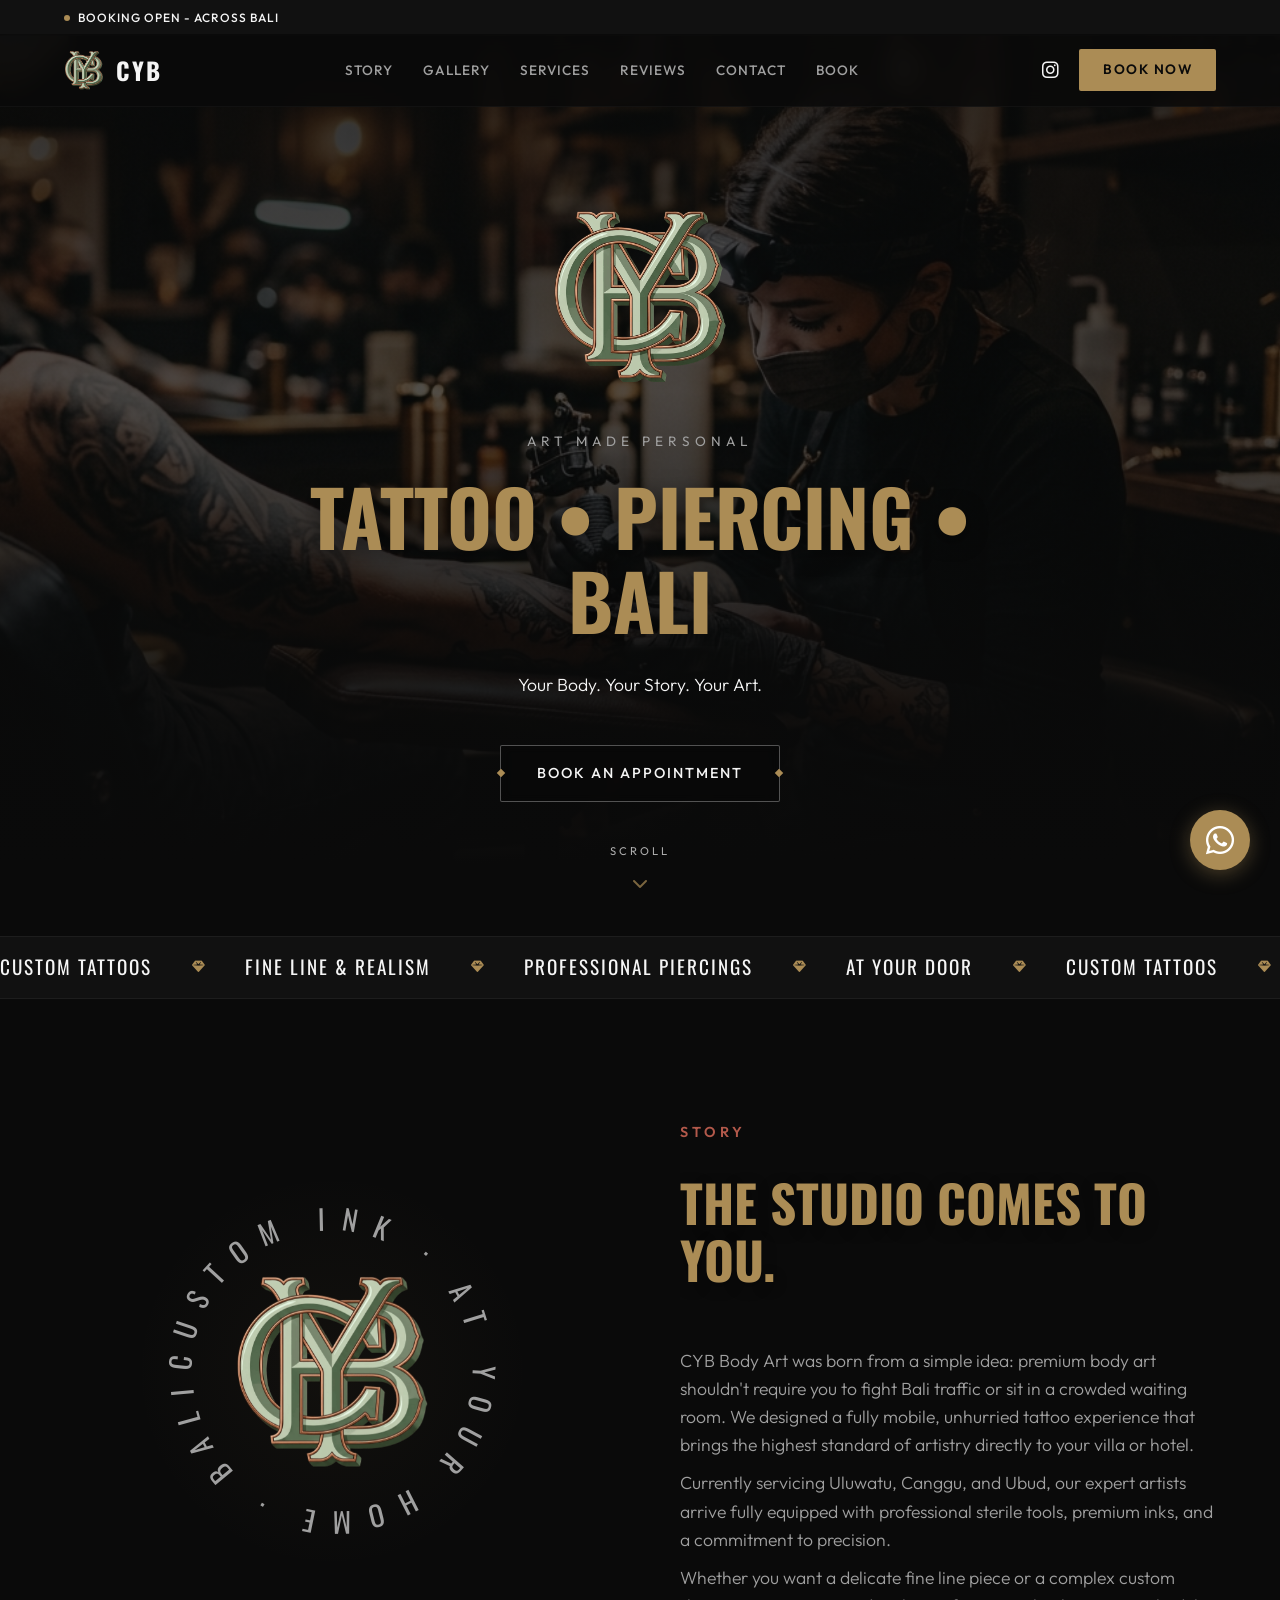
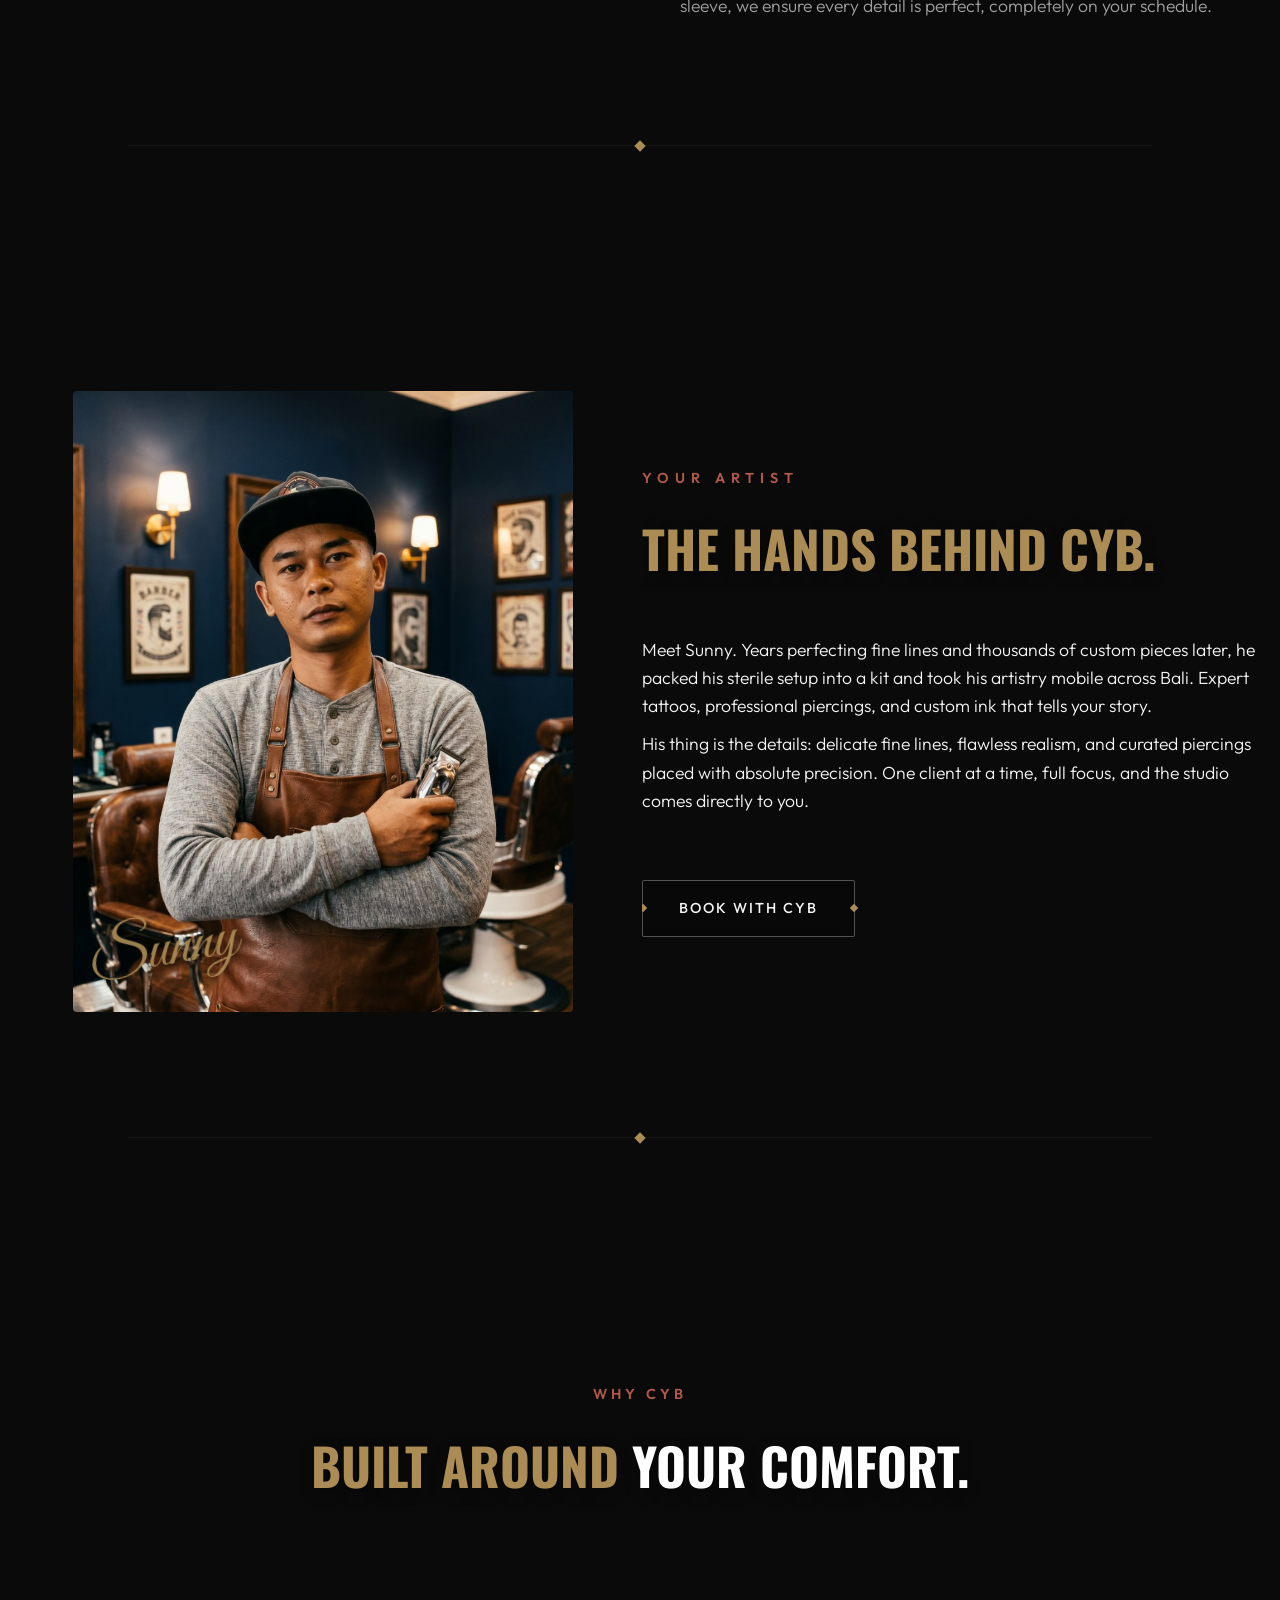
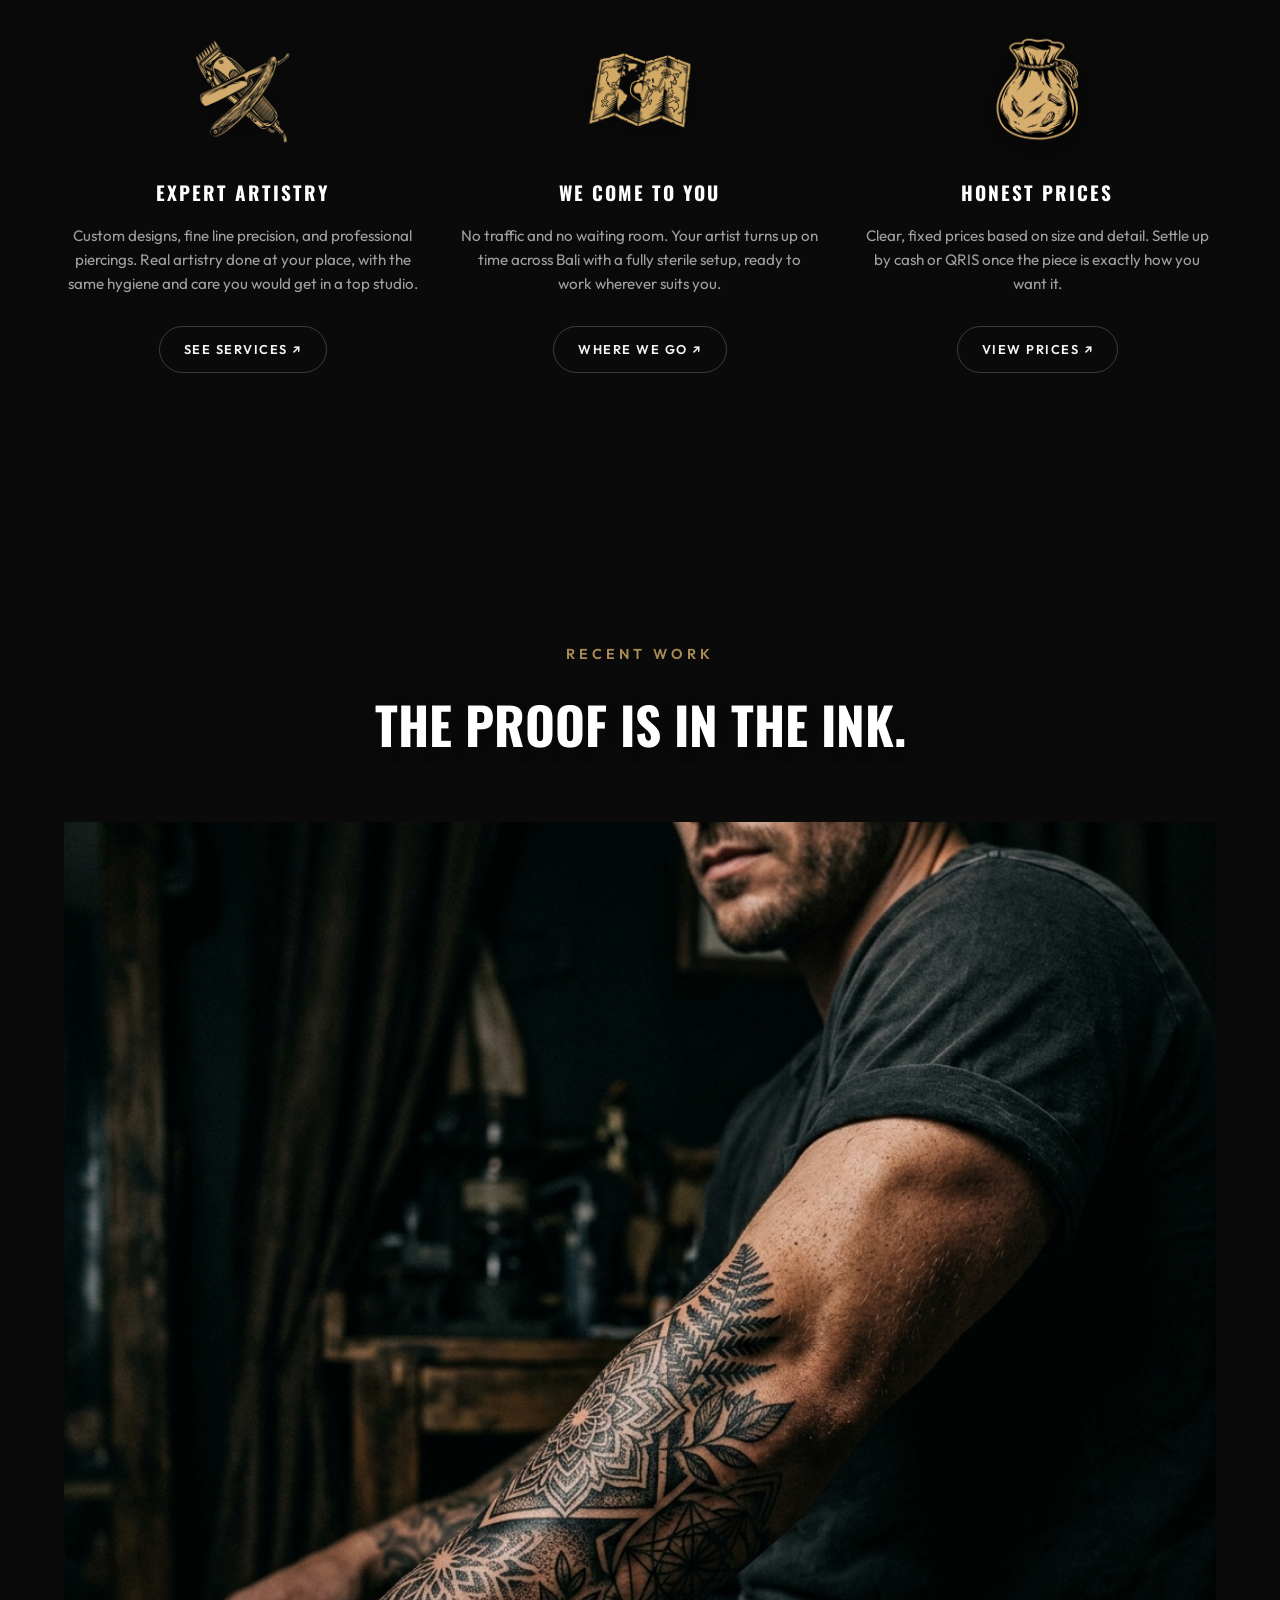
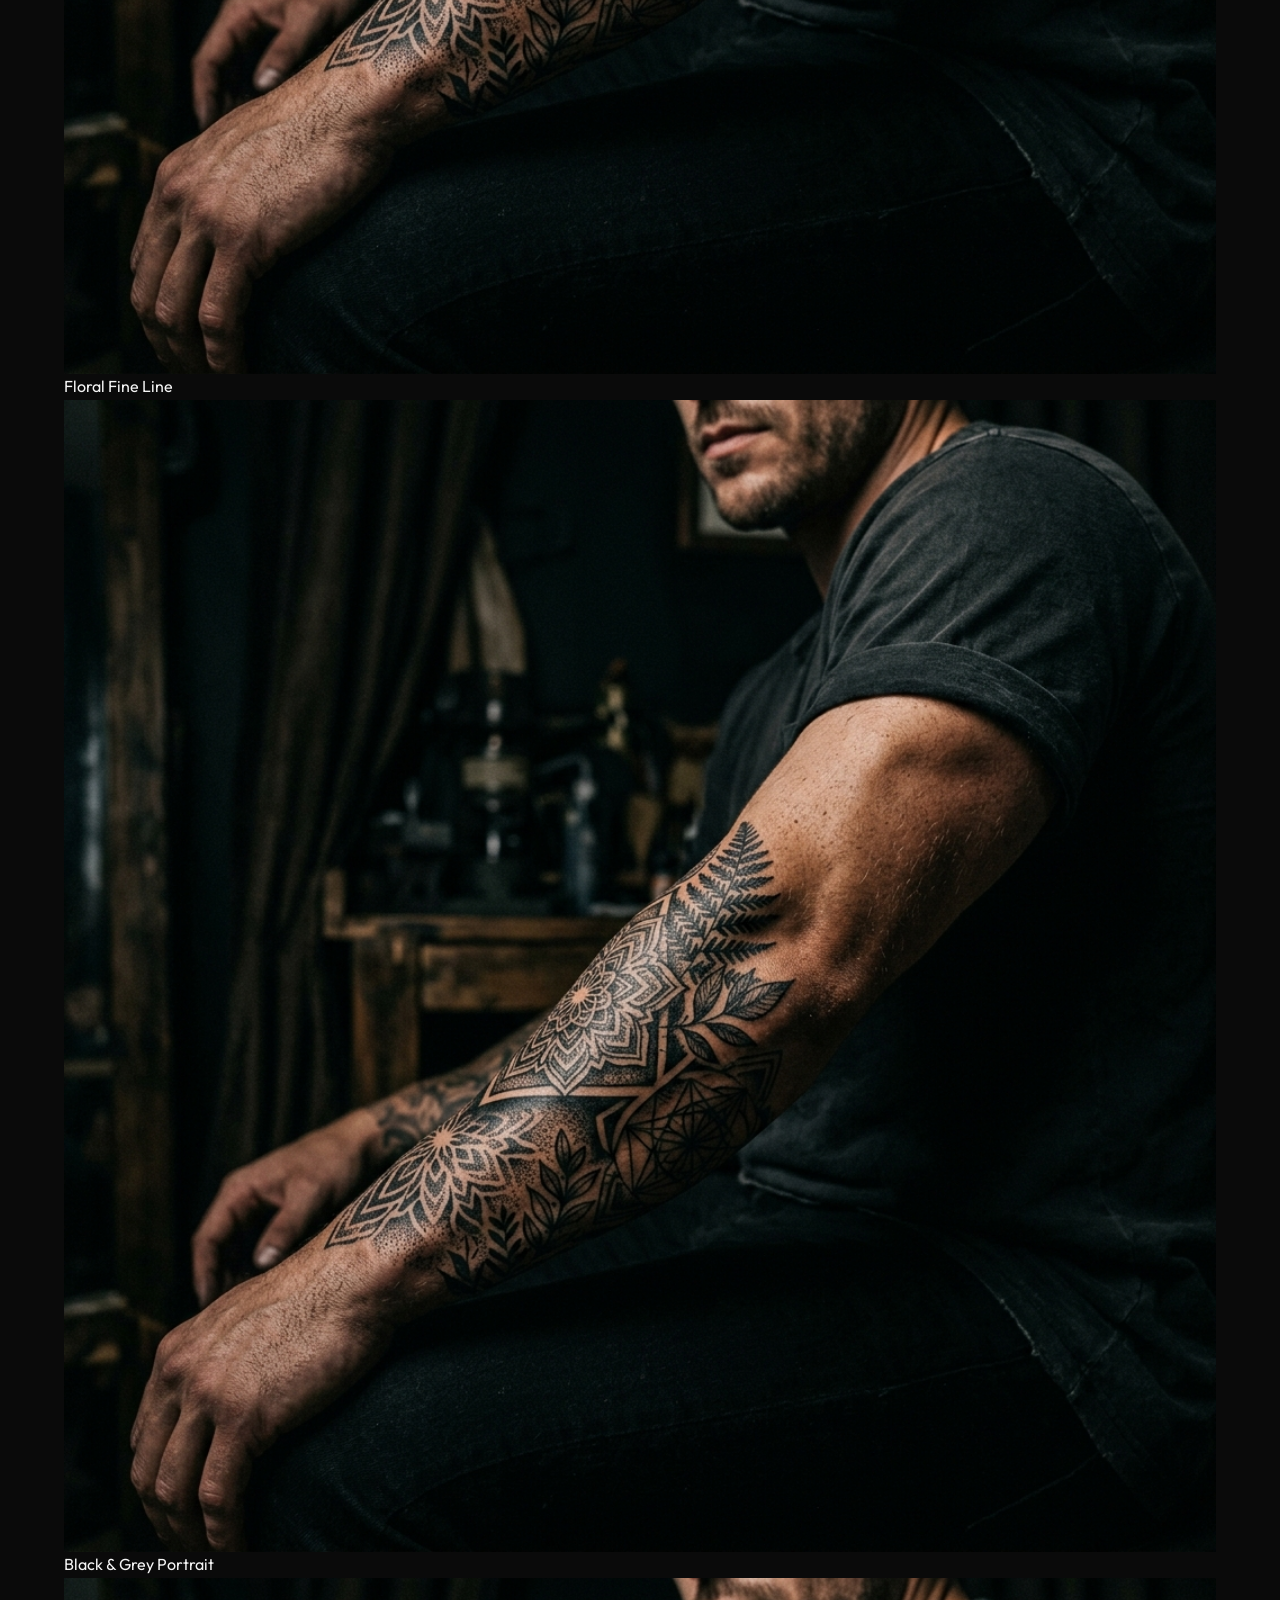
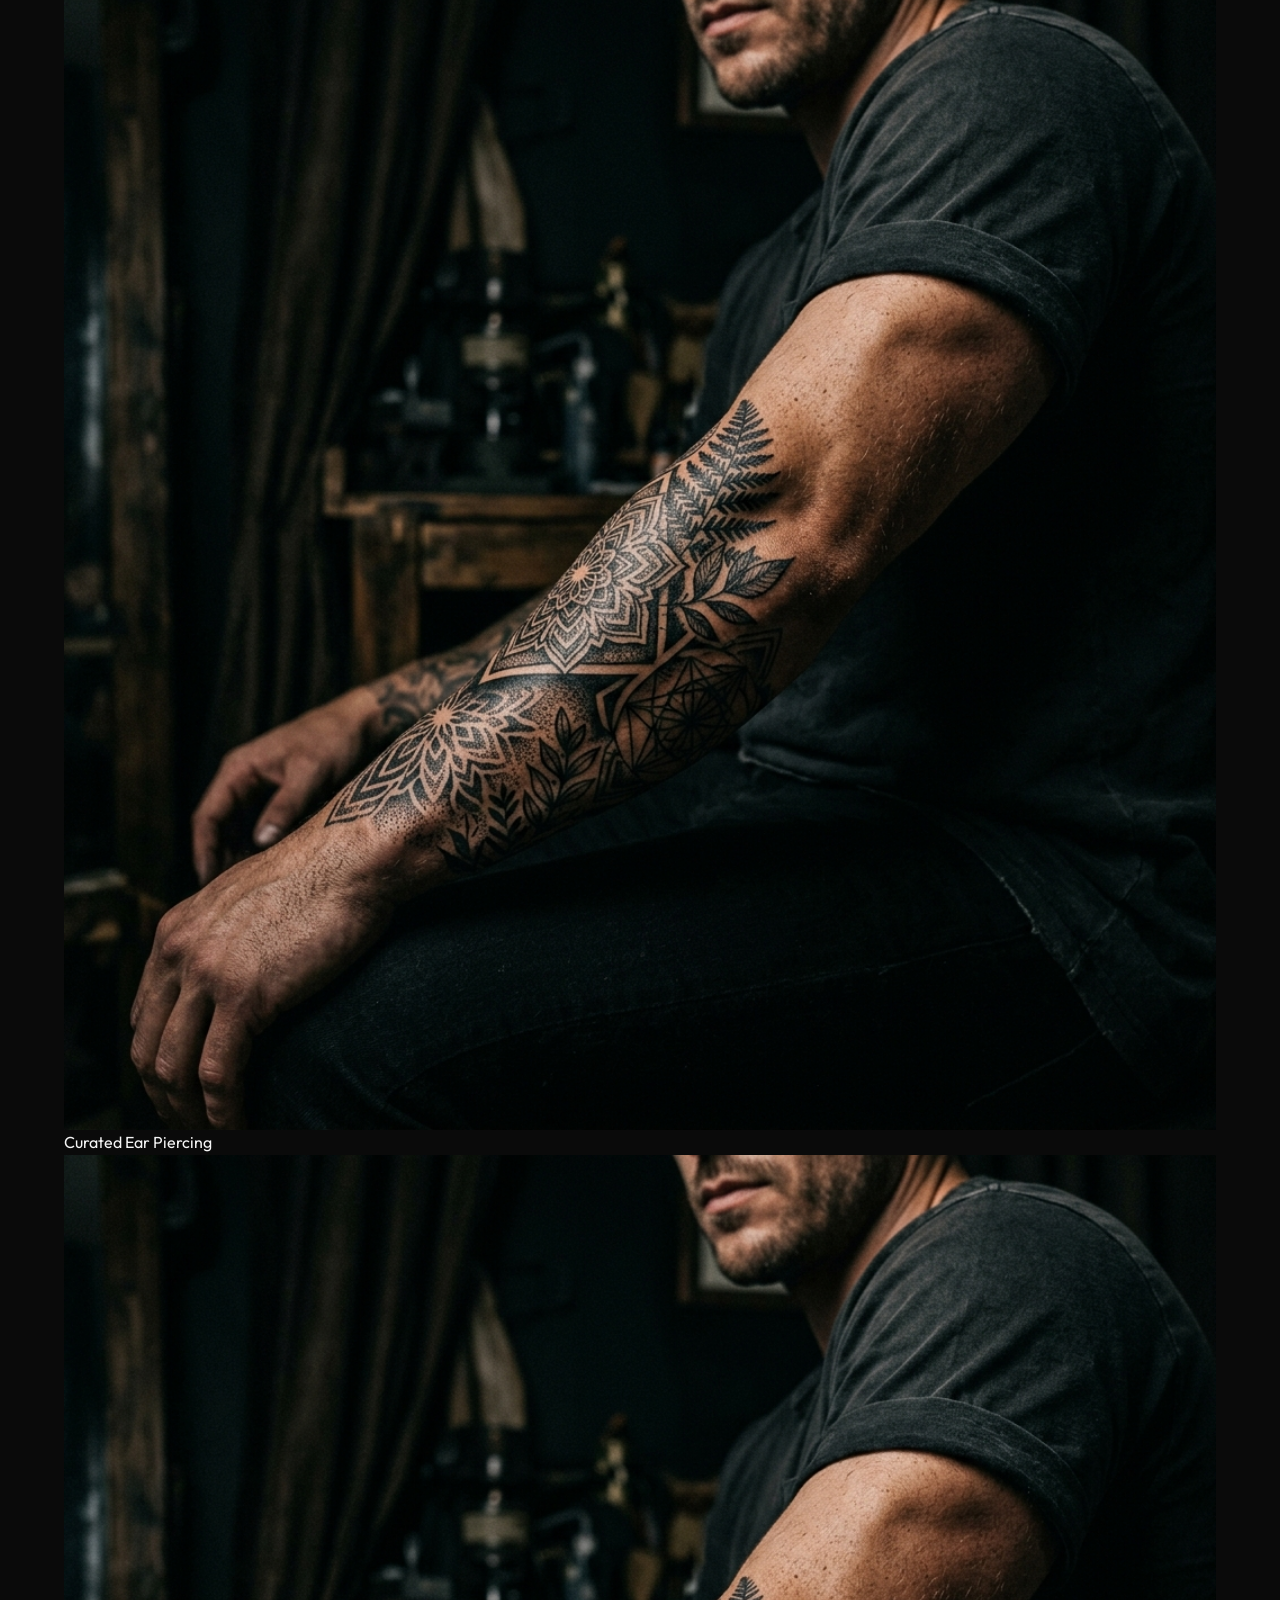
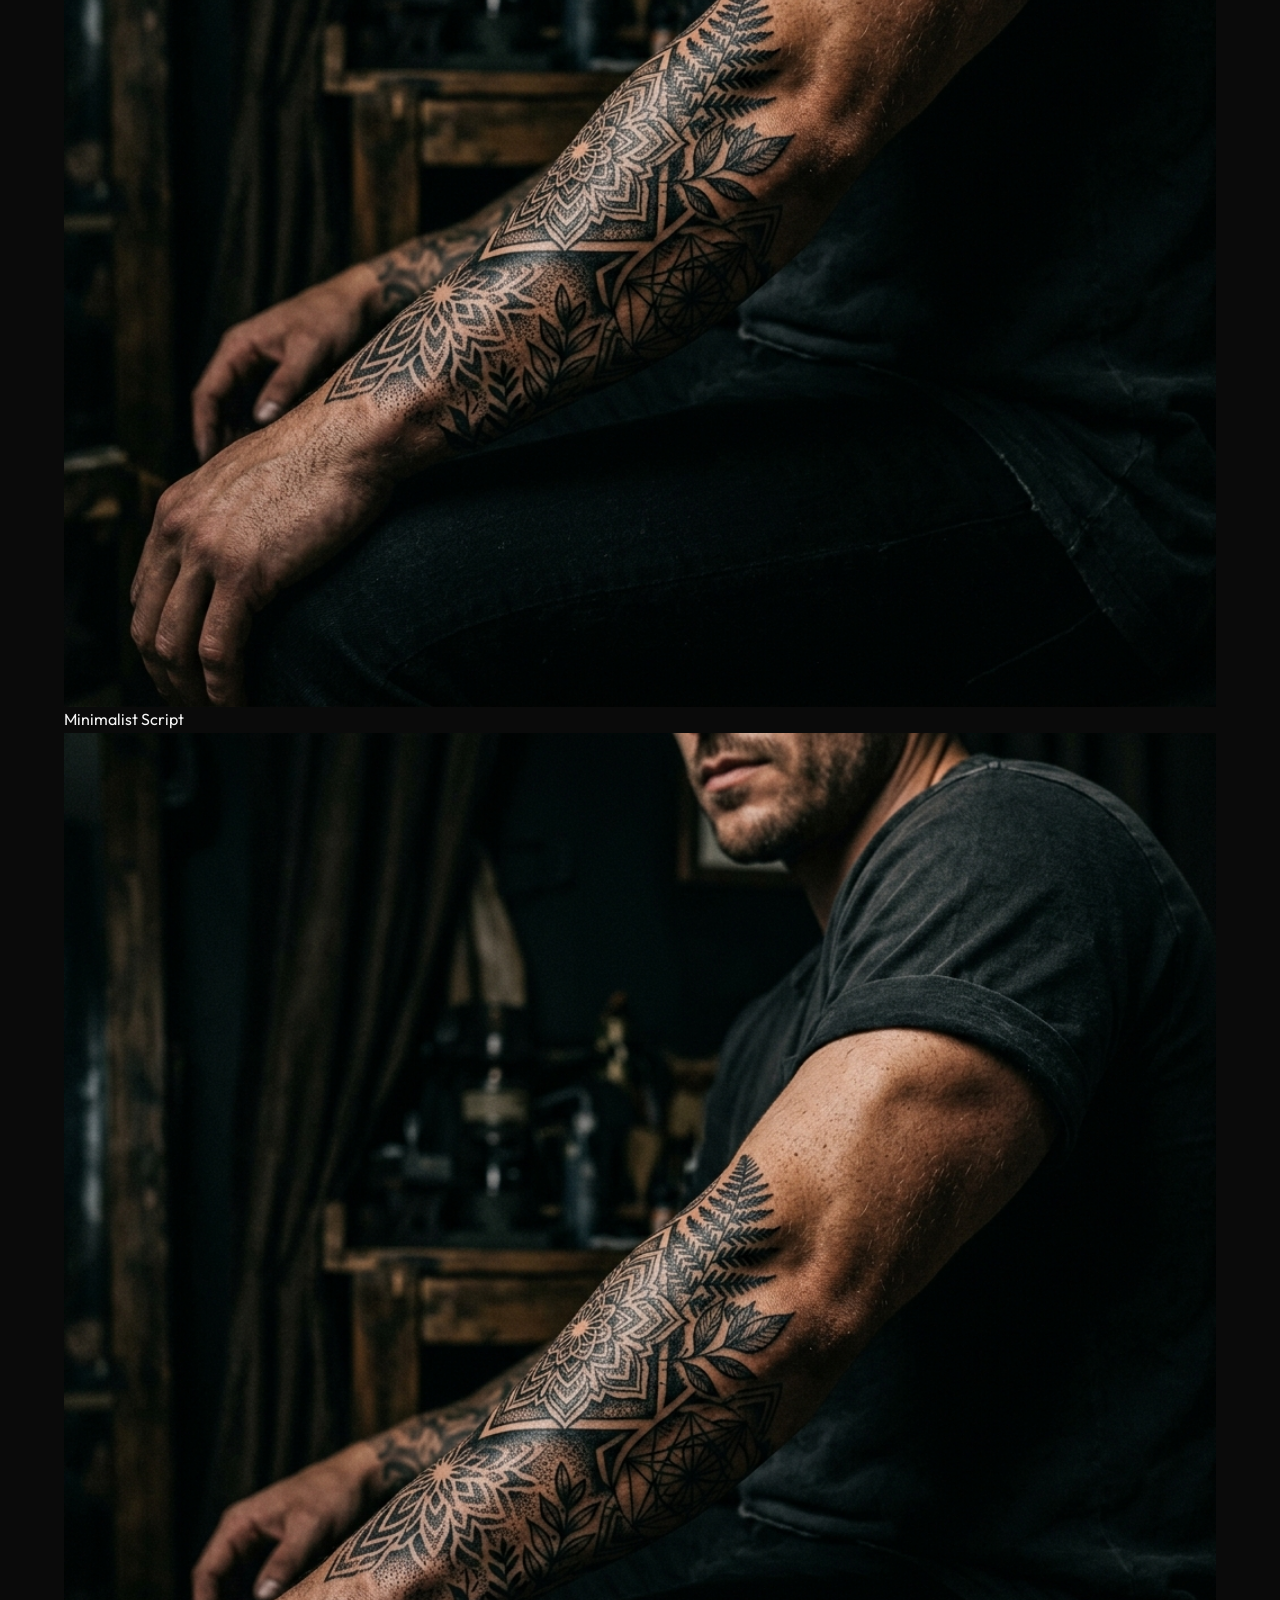
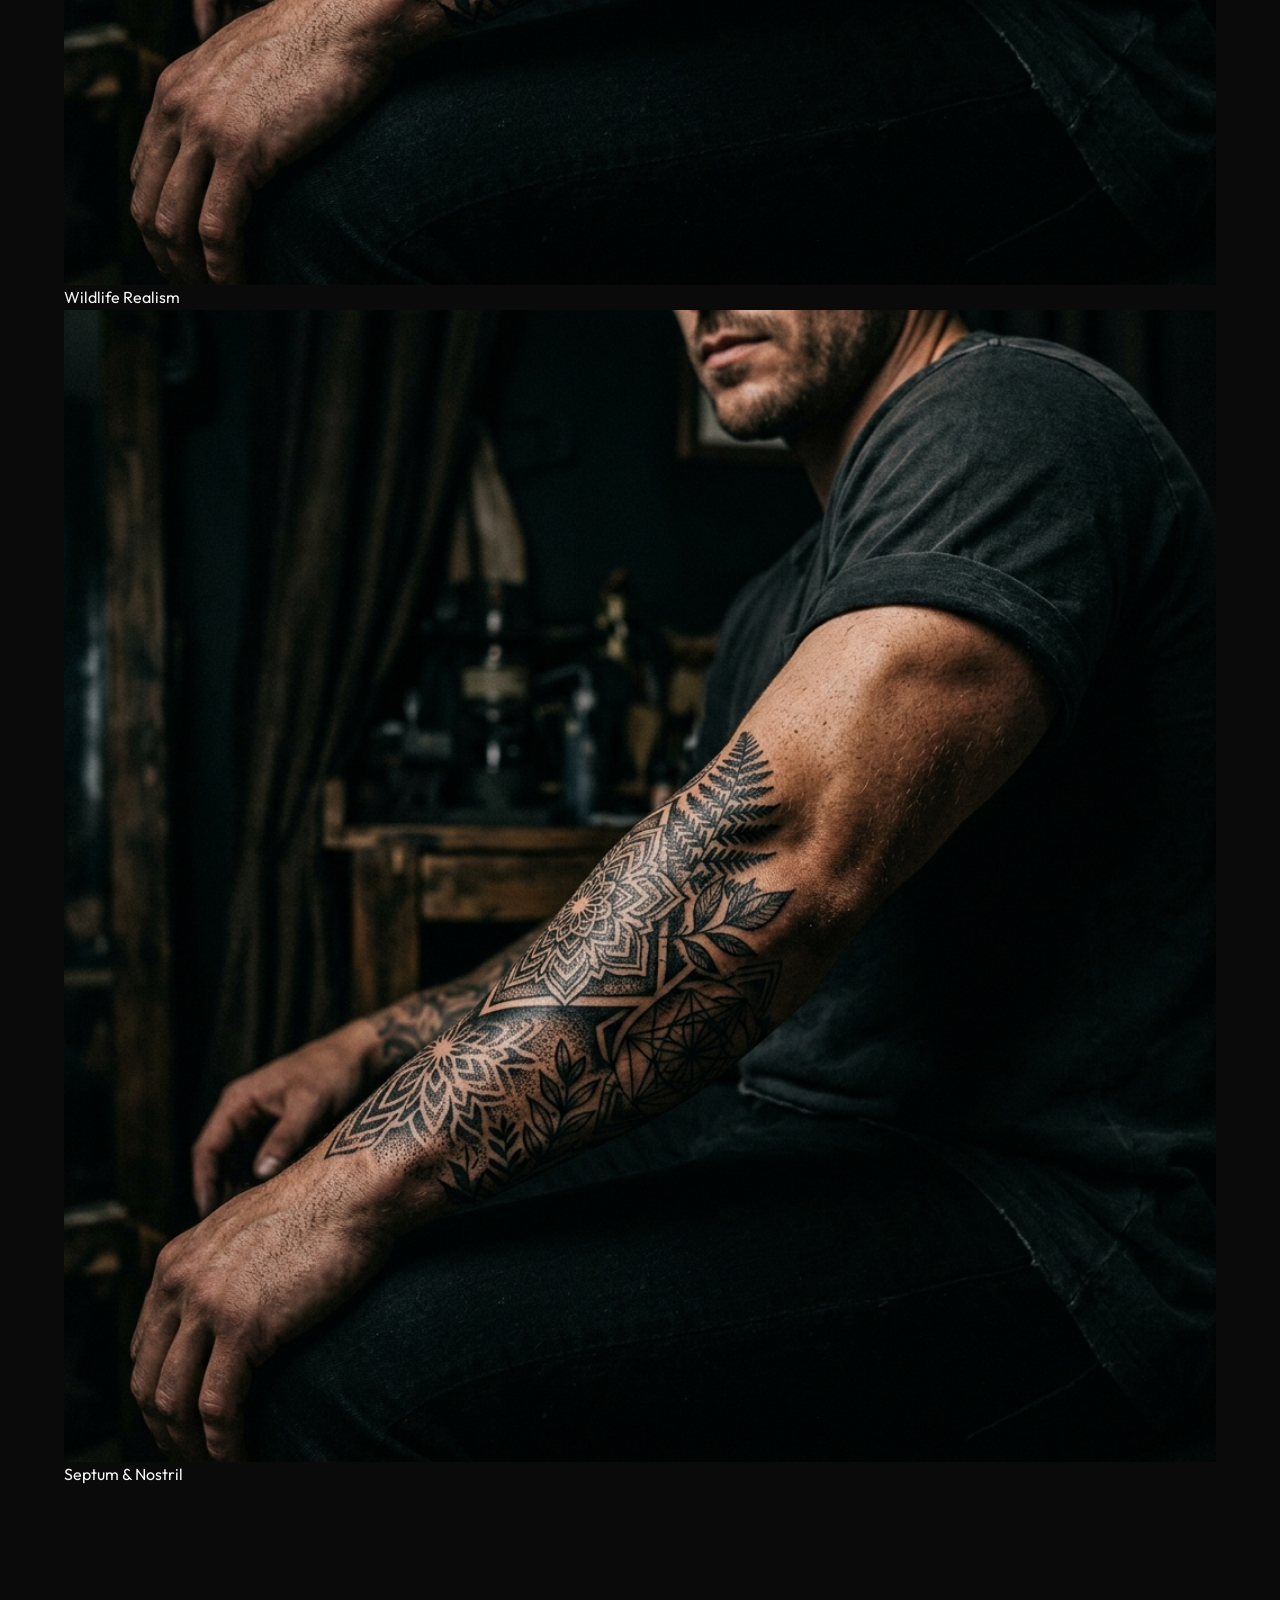
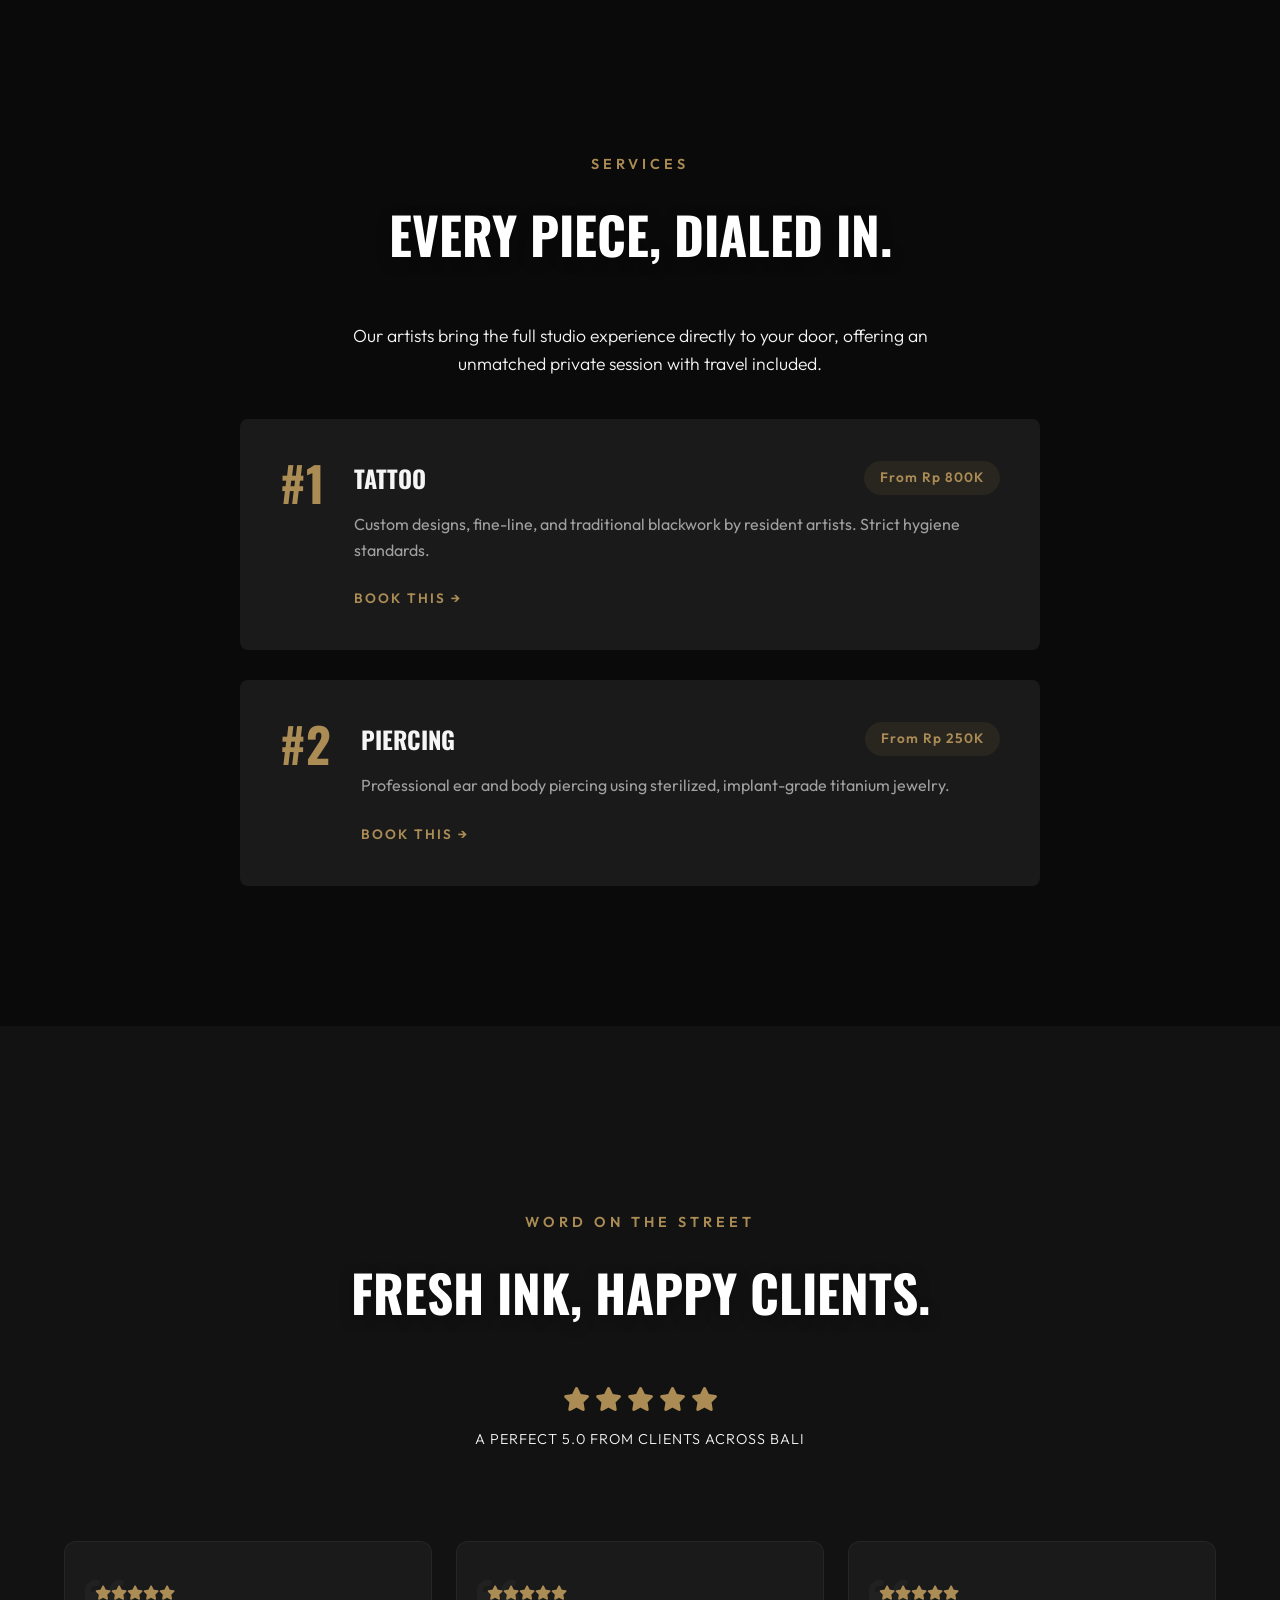
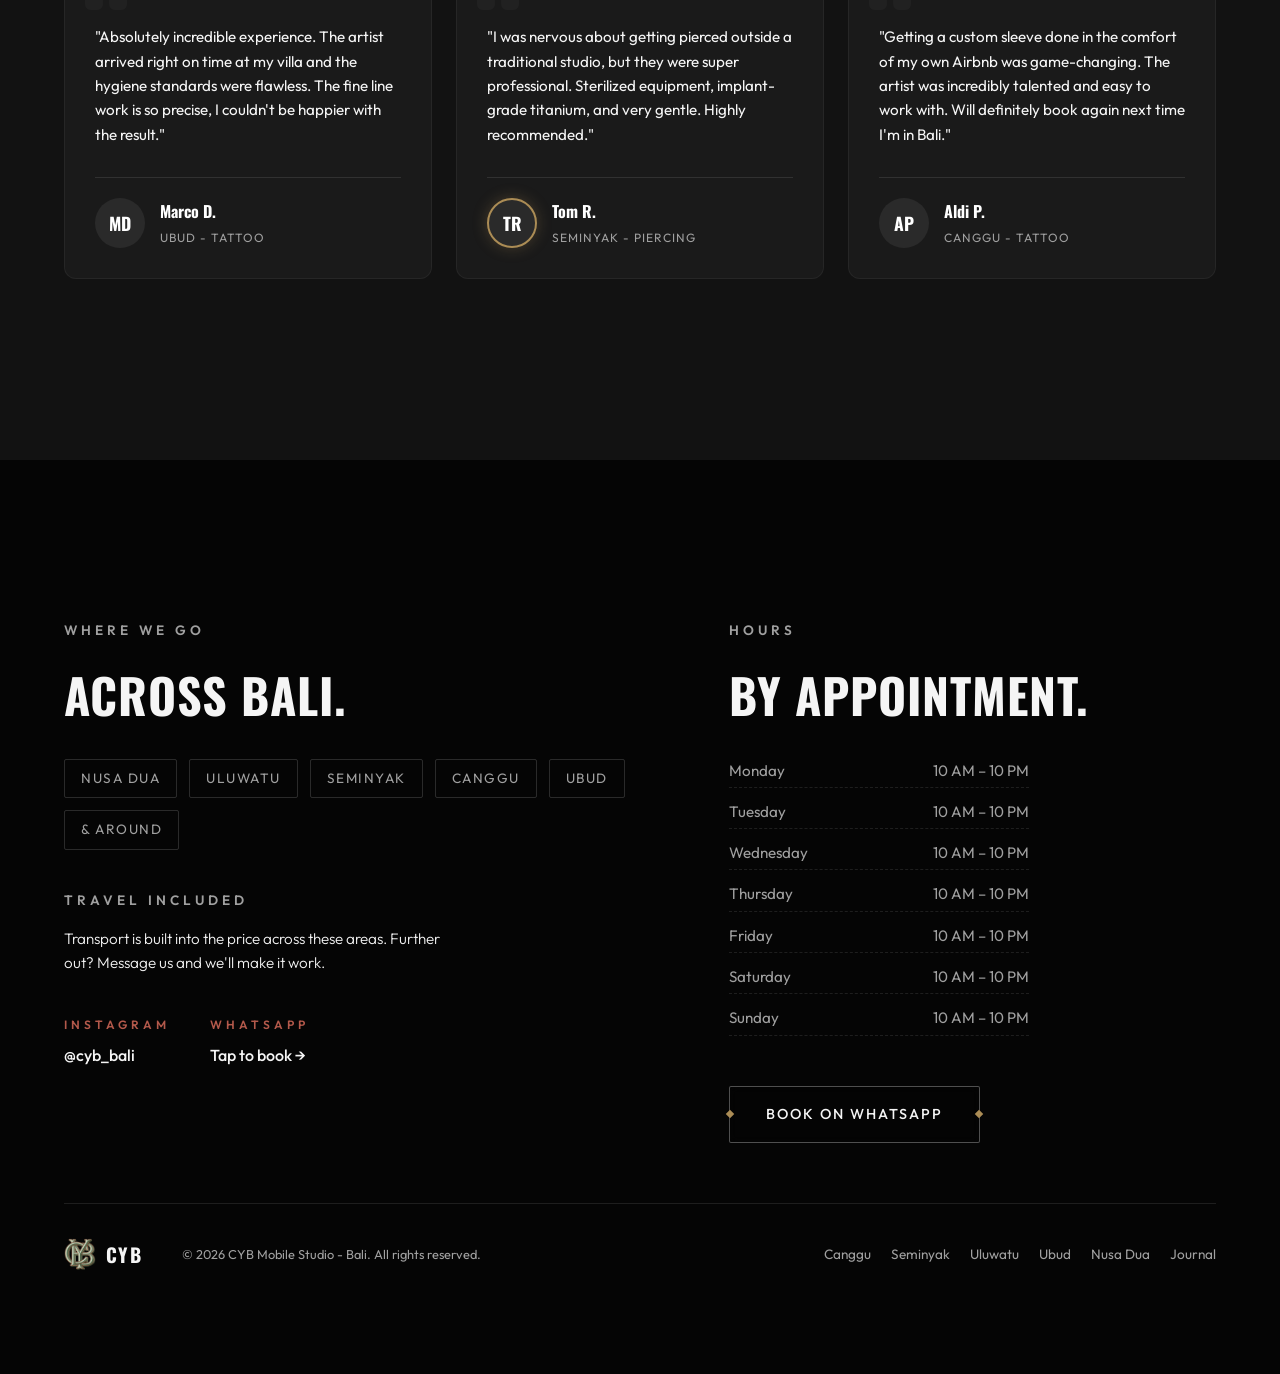
==== index.html @ 910c3307 "Initial commit" ====
<!DOCTYPE html>
<html lang="en">

<head>
    <meta charset="UTF-8">
    <meta name="viewport" content="width=device-width, initial-scale=1.0">
    <meta name="description"
        content="CYT - Call Your Tattooist. The easiest, most premium mobile tattoo and piercing studio in Bali.">
    <title>CYT | Mobile Tattoo & Piercing in Bali</title>

    <!-- Google Fonts -->
    <link rel="preconnect" href="https://fonts.googleapis.com">
    <link rel="preconnect" href="https://fonts.gstatic.com" crossorigin>
    <link
        href="https://fonts.googleapis.com/css2?family=Great+Vibes&family=Oswald:wght@400;500;700&family=Outfit:wght@300;400;500;600&display=swap"
        rel="stylesheet">

    <!-- FontAwesome for Icons -->
    <link rel="stylesheet" href="https://cdnjs.cloudflare.com/ajax/libs/font-awesome/6.4.0/css/all.min.css">

    <link rel="stylesheet" href="styles.css">
</head>

<body>

    <!-- Top Announcement Bar -->
    <div class="announcement-bar">
        <div class="announcement-content">
            <span class="pulse-dot"></span>
            <span class="announcement-text">BOOKING OPEN - ACROSS BALI</span>
        </div>
    </div>

    <!-- Main Navigation -->
    <nav class="main-nav">
        <div class="nav-container">
            <!-- Logo Section -->
            <div class="brand">
                <div class="logo-crest">
                    <!-- We'll keep the same logo placeholder or it can be changed later -->
                    <img src="assets/cyb-logo.png" alt="CYT Logo" style="width: 100%; height: auto;" />
                </div>
                <span class="brand-text">CYB</span>
            </div>

            <!-- Nav Links -->
            <ul class="nav-links">
                <li><a href="#story">STORY</a></li>
                <li><a href="#gallery">GALLERY</a></li>
                <li><a href="#services">SERVICES</a></li>
                <li><a href="#reviews">REVIEWS</a></li>
                <li><a href="#contact">CONTACT</a></li>
                <li><a href="#book">BOOK</a></li>
            </ul>

            <!-- Quick Actions -->
            <div class="quick-actions">
                <a href="#" class="social-icon" aria-label="Instagram"><i class="fab fa-instagram"></i></a>
                <a href="https://wa.me/123456789?text=I%20would%20like%20to%20book%20a%20session" class="btn btn-primary" target="_blank">BOOK NOW</a>
                <!-- Mobile Menu Toggle -->
                <button class="menu-toggle" aria-label="Toggle Menu">
                    <i class="fas fa-bars"></i>
                </button>
            </div>
        </div>
    </nav>

    <!-- Hero Section -->
    <header class="hero">
        <div class="hero-bg">
            <div class="hero-overlay"></div>
        </div>

        <div class="hero-content">
            <!-- Large Centered Logo -->
            <div class="hero-logo">
                <img src="assets/cyb-logo.png" alt="CYT Logo" style="width: 100%; height: auto;" />
            </div>

            <div class="hero-text-block">
                <div class="reveal-wrapper mb-15">
                    <span class="subheading">ART MADE PERSONAL</span>
                </div>
                <div class="reveal-wrapper mb-25">
                    <h1 class="headline">TATTOO • PIERCING • BALI</h1>
                </div>
                <div class="reveal-wrapper mb-40">
                    <p class="body-text">Your Body. Your Story. Your Art.
                    </p>
                </div>

                <div class="reveal-wrapper">
                    <a href="#book" class="btn btn-outline-diamond">
                        <span class="diamond left"></span>
                        BOOK AN APPOINTMENT
                        <span class="diamond right"></span>
                    </a>
                </div>
            </div>
        </div>

        <!-- Scroll Indicator -->
        <div class="scroll-indicator">
            <span class="scroll-text">SCROLL</span>
            <div class="scroll-arrow"><i class="fas fa-chevron-down"></i></div>
        </div>
    </header>

    <!-- Story Section -->
    <section id="story" class="story-section">
        <!-- Scrolling Marquee -->
        <div class="marquee-container">
            <div class="marquee-content">
                <span>CUSTOM TATTOOS</span><i class="fas fa-gem separator"></i>
                <span>FINE LINE & REALISM</span><i class="fas fa-gem separator"></i>
                <span>PROFESSIONAL PIERCINGS</span><i class="fas fa-gem separator"></i>
                <span>AT YOUR DOOR</span><i class="fas fa-gem separator"></i>
                <!-- Duplicates for seamless scroll on wide screens -->
                <span aria-hidden="true">CUSTOM TATTOOS</span><i class="fas fa-gem separator" aria-hidden="true"></i>
                <span aria-hidden="true">FINE LINE & REALISM</span><i class="fas fa-gem separator"
                    aria-hidden="true"></i>
                <span aria-hidden="true">PROFESSIONAL PIERCINGS</span><i class="fas fa-gem separator"
                    aria-hidden="true"></i>
                <span aria-hidden="true">AT YOUR DOOR</span><i class="fas fa-gem separator" aria-hidden="true"></i>

                <span aria-hidden="true">CUSTOM TATTOOS</span><i class="fas fa-gem separator" aria-hidden="true"></i>
                <span aria-hidden="true">FINE LINE & REALISM</span><i class="fas fa-gem separator"
                    aria-hidden="true"></i>
                <span aria-hidden="true">PROFESSIONAL PIERCINGS</span><i class="fas fa-gem separator"
                    aria-hidden="true"></i>
                <span aria-hidden="true">AT YOUR DOOR</span><i class="fas fa-gem separator" aria-hidden="true"></i>

                <span aria-hidden="true">CUSTOM TATTOOS</span><i class="fas fa-gem separator" aria-hidden="true"></i>
                <span aria-hidden="true">FINE LINE & REALISM</span><i class="fas fa-gem separator"
                    aria-hidden="true"></i>
                <span aria-hidden="true">PROFESSIONAL PIERCINGS</span><i class="fas fa-gem separator"
                    aria-hidden="true"></i>
                <span aria-hidden="true">AT YOUR DOOR</span><i class="fas fa-gem separator" aria-hidden="true"></i>
            </div>
        </div>

        <div class="container story-grid">
            <!-- Left Column: Circular Badge -->
            <div class="story-visual reveal-wrapper">
                <div class="circular-badge">
                    <div class="badge-logo">
                        <img src="assets/cyb-logo.png" alt="CYB Logo">
                    </div>
                    <div class="rotating-text">
                        <!-- SVG for curved text -->
                        <svg viewBox="0 0 200 200">
                            <defs>
                                <path id="circlePath"
                                    d="M 100, 100 m -70, 0 a 70,70 0 1,1 140,0 a 70,70 0 1,1 -140,0" />
                            </defs>
                            <text>
                                <textPath href="#circlePath" startOffset="0%">
                                    CUSTOM INK &middot; AT YOUR HOME &middot; BALI TATTOO &middot;
                                </textPath>
                            </text>
                        </svg>
                    </div>
                </div>
            </div>

            <!-- Right Column: Story Copy -->
            <div class="story-copy">
                <div class="reveal-wrapper">
                    <span class="kicker">STORY</span>
                </div>
                <div class="reveal-wrapper mb-25">
                    <h2 class="section-headline">THE STUDIO COMES TO YOU.</h2>
                </div>
                <div class="reveal-wrapper">
                    <p class="body-text">CYB Body Art was born from a simple idea: premium body art shouldn't require
                        you to
                        fight Bali traffic or sit in a crowded waiting room. We designed a fully mobile, unhurried
                        tattoo experience that brings the highest standard of artistry directly to your villa or hotel.
                    </p>
                </div>
                <div class="reveal-wrapper">
                    <p class="body-text">Currently servicing Uluwatu, Canggu, and Ubud, our expert artists arrive fully
                        equipped with professional sterile tools, premium inks, and a commitment to precision.</p>
                </div>
                <div class="reveal-wrapper">
                    <p class="body-text">Whether you want a delicate fine line piece or a complex custom sleeve, we
                        ensure every detail is perfect, completely on your schedule.</p>
                </div>
            </div>
        </div>

        <!-- Bottom Divider -->
        <div class="section-divider">
            <span class="diamond-divider"></span>
        </div>
    </section>

    <!-- About Section -->
    <section id="about" class="about-section">
        <div class="container about-grid">
            <!-- Left Column: Visual Block -->
            <div class="about-visual reveal-wrapper">
                <div class="about-image-container">
                    <img src="assets/barber.jpg" alt="Sunny, Your Barber" class="about-portrait" loading="lazy">
                    <div class="signature-overlay">Sunny</div>
                </div>
            </div>

            <!-- Right Column: Content Block -->
            <div class="about-copy">
                <div class="reveal-wrapper">
                    <span class="kicker" style="letter-spacing: 6px;">YOUR ARTIST</span>
                </div>
                <div class="reveal-wrapper mb-25">
                    <h2 class="section-headline">THE HANDS BEHIND CYB.</h2>
                </div>
                <div class="reveal-wrapper">
                    <p class="body-text">Meet Sunny. Years perfecting fine lines and thousands of custom pieces later,
                        he packed his sterile setup into a kit and took his artistry mobile across Bali. Expert tattoos,
                        professional piercings, and custom ink that tells your story.</p>
                </div>
                <div class="reveal-wrapper mb-40">
                    <p class="body-text">His thing is the details: delicate fine lines, flawless realism, and curated
                        piercings placed with absolute precision. One client at a time, full focus, and the studio comes
                        directly to you.</p>
                </div>
                <div class="reveal-wrapper">
                    <a href="#book" class="btn btn-outline-diamond cta-btn">
                        <span class="diamond left"></span>
                        BOOK WITH CYB
                        <span class="diamond right"></span>
                    </a>
                </div>
            </div>
        </div>

        <!-- Bottom Divider -->
        <div class="section-divider">
            <span class="diamond-divider"></span>
        </div>
    </section>

    <!-- Why Us Section -->
    <section id="whyus" class="whyus-section">
        <div class="container">
            <div class="section-header text-center">
                <div class="reveal-wrapper">
                    <span class="kicker">WHY CYB</span>
                </div>
                <div class="reveal-wrapper mb-40">
                    <h2 class="section-headline"><span class="text-accent">BUILT AROUND</span> YOUR COMFORT.</h2>
                </div>
            </div>

            <div class="feature-grid">
                <!-- Feature 1 -->
                <div class="reveal-wrapper">
                    <div class="feature-card delay-1">
                        <div class="feature-icon">
                            <!-- We can reuse icon-clippers.png as placeholder or rename later, leaving as is for theme consistency unless asked -->
                            <img src="assets/icon-clippers.png" alt="Expert Artistry Icon" />
                        </div>
                        <h3 class="feature-title">EXPERT ARTISTRY</h3>
                        <p class="feature-text">Custom designs, fine line precision, and professional piercings. Real
                            artistry done at your place, with the same hygiene and care you would get in a top studio.
                        </p>
                        <a href="#services" class="btn-pill-outline">SEE SERVICES &nearr;</a>
                    </div>
                </div>

                <!-- Feature 2 -->
                <div class="reveal-wrapper">
                    <div class="feature-card delay-2">
                        <div class="feature-icon">
                            <img src="assets/icon-map.png" alt="We Come To You Icon" />
                        </div>
                        <h3 class="feature-title">WE COME TO YOU</h3>
                        <p class="feature-text">No traffic and no waiting room. Your artist turns up on time across Bali
                            with a fully sterile setup, ready to work wherever suits you.</p>
                        <a href="#locations" class="btn-pill-outline">WHERE WE GO &nearr;</a>
                    </div>
                </div>

                <!-- Feature 3 -->
                <div class="reveal-wrapper">
                    <div class="feature-card delay-3">
                        <div class="feature-icon">
                            <img src="assets/icon-money.png" alt="Honest Prices Icon" />
                        </div>
                        <h3 class="feature-title">HONEST PRICES</h3>
                        <p class="feature-text">Clear, fixed prices based on size and detail. Settle up by cash or QRIS
                            once the piece is exactly how you want it.</p>
                        <a href="#prices" class="btn-pill-outline">VIEW PRICES &nearr;</a>
                    </div>
                </div>
            </div>
        </div>
    </section>

    <!-- Gallery Section -->
    <section id="gallery" class="gallery-section">
        <div class="container">
            <div class="section-header text-center">
                <div class="reveal-wrapper">
                    <span class="kicker text-accent">RECENT WORK</span>
                </div>
                <div class="reveal-wrapper mb-40">
                    <h2 class="section-headline">THE PROOF IS IN THE INK.</h2>
                </div>
            </div>



            <!-- Gallery Grid -->
            <div class="gallery-grid">
                <!-- Gallery Item 1 -->
                <div class="gallery-item" data-category="fine-line">
                    <img src="assets/gallery_demo.jpg" alt="Gallery Work"
                        style="width: 100%; height: 100%; object-fit: cover; display: block;">
                    <div class="gallery-overlay">
                        <span class="gallery-label">Floral Fine Line</span>
                    </div>
                </div>
                <!-- Gallery Item 2 -->
                <div class="gallery-item" data-category="realism">
                    <img src="assets/gallery_demo.jpg" alt="Gallery Work"
                        style="width: 100%; height: 100%; object-fit: cover; display: block;">
                    <div class="gallery-overlay">
                        <span class="gallery-label">Black & Grey Portrait</span>
                    </div>
                </div>
                <!-- Gallery Item 3 -->
                <div class="gallery-item" data-category="piercings">
                    <img src="assets/gallery_demo.jpg" alt="Gallery Work"
                        style="width: 100%; height: 100%; object-fit: cover; display: block;">
                    <div class="gallery-overlay">
                        <span class="gallery-label">Curated Ear Piercing</span>
                    </div>
                </div>
                <!-- Gallery Item 4 -->
                <div class="gallery-item" data-category="fine-line">
                    <img src="assets/gallery_demo.jpg" alt="Gallery Work"
                        style="width: 100%; height: 100%; object-fit: cover; display: block;">
                    <div class="gallery-overlay">
                        <span class="gallery-label">Minimalist Script</span>
                    </div>
                </div>
                <!-- Gallery Item 5 -->
                <div class="gallery-item" data-category="realism">
                    <img src="assets/gallery_demo.jpg" alt="Gallery Work"
                        style="width: 100%; height: 100%; object-fit: cover; display: block;">
                    <div class="gallery-overlay">
                        <span class="gallery-label">Wildlife Realism</span>
                    </div>
                </div>
                <!-- Gallery Item 6 -->
                <div class="gallery-item" data-category="piercings">
                    <img src="assets/gallery_demo.jpg" alt="Gallery Work"
                        style="width: 100%; height: 100%; object-fit: cover; display: block;">
                    <div class="gallery-overlay">
                        <span class="gallery-label">Septum & Nostril</span>
                    </div>
                </div>
            </div>
        </div>
    </section>

    <!-- Services Section -->
    <section id="services" class="services-section">
        <div class="container">
            <div class="section-header text-center">
                <div class="reveal-wrapper">
                    <span class="kicker text-accent">SERVICES</span>
                </div>
                <div class="reveal-wrapper mb-25">
                    <h2 class="section-headline">EVERY PIECE, DIALED IN.</h2>
                </div>
                <div class="reveal-wrapper mb-40">
                    <p class="body-text header-subtext" style="max-width: 600px; margin: 0 auto;">Our artists bring the
                        full studio experience directly to your door, offering an unmatched private session with travel
                        included.</p>
                </div>
            </div>

            <div class="services-stacked">
                <!-- Service 1 -->
                <div class="service-card-stacked delay-1">
                    <div class="service-icon-large">#1</div>
                    <div class="service-content">
                        <div class="service-header-stacked">
                            <h3 class="service-title-stacked">TATTOO</h3>
                            <span class="service-badge-stacked">From Rp 800K</span>
                        </div>
                        <p class="service-desc-stacked">Custom designs, fine-line, and traditional blackwork by resident artists. Strict hygiene standards.</p>
                        <a href="https://wa.me/123456789?text=I%20would%20like%20to%20book%20a%20Tattoo%20session" class="service-cta-stacked">BOOK THIS &rarr;</a>
                    </div>
                </div>
                <!-- Service 2 -->
                <div class="service-card-stacked delay-2">
                    <div class="service-icon-large">#2</div>
                    <div class="service-content">
                        <div class="service-header-stacked">
                            <h3 class="service-title-stacked">PIERCING</h3>
                            <span class="service-badge-stacked">From Rp 250K</span>
                        </div>
                        <p class="service-desc-stacked">Professional ear and body piercing using sterilized, implant-grade titanium jewelry.</p>
                        <a href="https://wa.me/123456789?text=I%20would%20like%20to%20book%20a%20Piercing%20session" class="service-cta-stacked">BOOK THIS &rarr;</a>
                    </div>
                </div>
            </div>
        </div>
    </section>

    <!-- Reviews Section -->
    <section id="reviews" class="reviews-section">
        <div class="container">
            <div class="section-header text-center">
                <div class="reveal-wrapper">
                    <span class="kicker text-accent">WORD ON THE STREET</span>
                </div>
                <div class="reveal-wrapper mb-25">
                    <h2 class="section-headline">FRESH INK, HAPPY CLIENTS.</h2>
                </div>
                <div class="reveal-wrapper mb-40">
                    <div class="trust-signal">
                        <div class="stars-row">
                            <i class="fas fa-star" aria-label="5 out of 5 stars"></i>
                            <i class="fas fa-star"></i>
                            <i class="fas fa-star"></i>
                            <i class="fas fa-star"></i>
                            <i class="fas fa-star"></i>
                        </div>
                        <p class="body-text header-subtext"
                            style="font-size: 0.9rem; text-transform: uppercase; letter-spacing: 1px;">A PERFECT 5.0
                            FROM CLIENTS ACROSS BALI</p>
                    </div>
                </div>
            </div>

            <div class="reviews-grid">
                <!-- Review 1 -->
                <div class="review-card delay-1">
                    <div class="review-card-inner">
                        <div class="quote-icon"><i class="fas fa-quote-left"></i></div>
                        <div class="stars-row small">
                            <i class="fas fa-star"></i><i class="fas fa-star"></i><i class="fas fa-star"></i><i
                                class="fas fa-star"></i><i class="fas fa-star"></i>
                        </div>
                        <p class="review-text">"Absolutely incredible experience. The artist arrived right on time at my
                            villa and the hygiene standards were flawless. The fine line work is so precise, I couldn't
                            be happier with the result."</p>
                        <div class="reviewer-block">
                            <div class="reviewer-avatar">MD</div>
                            <div class="reviewer-info">
                                <h4 class="reviewer-name">Marco D.</h4>
                                <span class="reviewer-tag">UBUD - TATTOO</span>
                            </div>
                        </div>
                    </div>
                </div>
                <!-- Review 2 -->
                <div class="review-card delay-2">
                    <div class="review-card-inner center-card">
                        <div class="quote-icon"><i class="fas fa-quote-left"></i></div>
                        <div class="stars-row small">
                            <i class="fas fa-star"></i><i class="fas fa-star"></i><i class="fas fa-star"></i><i
                                class="fas fa-star"></i><i class="fas fa-star"></i>
                        </div>
                        <p class="review-text">"I was nervous about getting pierced outside a traditional studio, but
                            they were super professional. Sterilized equipment, implant-grade titanium, and very gentle.
                            Highly recommended."</p>
                        <div class="reviewer-block">
                            <div class="reviewer-avatar active-avatar">TR</div>
                            <div class="reviewer-info">
                                <h4 class="reviewer-name">Tom R.</h4>
                                <span class="reviewer-tag">SEMINYAK - PIERCING</span>
                            </div>
                        </div>
                    </div>
                </div>
                <!-- Review 3 -->
                <div class="review-card delay-3">
                    <div class="review-card-inner">
                        <div class="quote-icon"><i class="fas fa-quote-left"></i></div>
                        <div class="stars-row small">
                            <i class="fas fa-star"></i><i class="fas fa-star"></i><i class="fas fa-star"></i><i
                                class="fas fa-star"></i><i class="fas fa-star"></i>
                        </div>
                        <p class="review-text">"Getting a custom sleeve done in the comfort of my own Airbnb was
                            game-changing. The artist was incredibly talented and easy to work with. Will definitely
                            book again next time I'm in Bali."</p>
                        <div class="reviewer-block">
                            <div class="reviewer-avatar">AP</div>
                            <div class="reviewer-info">
                                <h4 class="reviewer-name">Aldi P.</h4>
                                <span class="reviewer-tag">CANGGU - TATTOO</span>
                            </div>
                        </div>
                    </div>
                </div>
            </div>
        </div>
    </section>
    <!-- Footer Section -->
    <footer class="main-footer">
        <div class="container">
            <!-- Main Footer Grid -->
            <div class="footer-grid">
                <!-- Left Column -->
                <div class="footer-left">
                    <div class="footer-block">
                        <span class="kicker">WHERE WE GO</span>
                        <h2 class="footer-headline">ACROSS BALI.</h2>
                        
                        <div class="location-grid">
                            <span class="location-tag">NUSA DUA</span>
                            <span class="location-tag">ULUWATU</span>
                            <span class="location-tag">SEMINYAK</span>
                            <span class="location-tag">CANGGU</span>
                            <span class="location-tag">UBUD</span>
                            <span class="location-tag">& AROUND</span>
                        </div>
                    </div>

                    <div class="footer-block">
                        <span class="kicker">TRAVEL INCLUDED</span>
                        <p class="body-text footer-text">Transport is built into the price across these areas. Further out? Message us and we'll make it work.</p>
                    </div>

                    <div class="footer-contact-links">
                        <div class="contact-block">
                            <span class="kicker">INSTAGRAM</span>
                            <a href="#" class="contact-link">@cyb_bali</a>
                        </div>
                        <div class="contact-block">
                            <span class="kicker">WHATSAPP</span>
                            <a href="https://wa.me/123456789" class="contact-link">Tap to book &rarr;</a>
                        </div>
                    </div>
                </div>

                <!-- Right Column -->
                <div class="footer-right">
                    <div class="footer-block">
                        <span class="kicker">HOURS</span>
                        <h2 class="footer-headline">BY APPOINTMENT.</h2>
                        
                        <ul class="schedule-list">
                            <li><span>Monday</span><span>10 AM &ndash; 10 PM</span></li>
                            <li><span>Tuesday</span><span>10 AM &ndash; 10 PM</span></li>
                            <li><span>Wednesday</span><span>10 AM &ndash; 10 PM</span></li>
                            <li><span>Thursday</span><span>10 AM &ndash; 10 PM</span></li>
                            <li><span>Friday</span><span>10 AM &ndash; 10 PM</span></li>
                            <li><span>Saturday</span><span>10 AM &ndash; 10 PM</span></li>
                            <li><span>Sunday</span><span>10 AM &ndash; 10 PM</span></li>
                        </ul>
                    </div>

                    <a href="https://wa.me/123456789" class="btn btn-outline-diamond footer-cta">
                        <span class="diamond left"></span>
                        BOOK ON WHATSAPP
                        <span class="diamond right"></span>
                    </a>
                </div>
            </div>

            <!-- Sub-Footer -->
            <div class="sub-footer">
                <div class="sub-footer-left">
                    <div class="brand">
                        <div class="logo-crest">
                            <img src="assets/cyb-logo.png" alt="CYB Logo" style="width: 100%; height: auto;" />
                        </div>
                        <span class="brand-text">CYB</span>
                    </div>
                    <p class="copyright">&copy; 2026 CYB Mobile Studio - Bali. All rights reserved.</p>
                </div>
                
                <ul class="sub-footer-nav">
                    <li><a href="#">Canggu</a></li>
                    <li><a href="#">Seminyak</a></li>
                    <li><a href="#">Uluwatu</a></li>
                    <li><a href="#">Ubud</a></li>
                    <li><a href="#">Nusa Dua</a></li>
                    <li><a href="#">Journal</a></li>
                </ul>
            </div>
        </div>
    </footer>

    <!-- Floating Action Button -->
    <a href="https://wa.me/123456789" class="fab-whatsapp" aria-label="Chat on WhatsApp">
        <span class="fab-tooltip">Book Your Tattoo</span>
        <i class="fab fa-whatsapp"></i>
    </a>

    <script src="script.js"></script>
</body>

</html>
---- styles.css ----
/* CSS Reset and Variables */
:root {
    --bg-dark: #0a0a0a;
    --bg-nav: rgba(10, 10, 10, 0.85);
    --text-light: #f5f5f5;
    --text-muted: #a0a0a0;
    --primary-green: #AB8C55;
    /* Bronze/Gold Accent */
    --primary-green-hover: #c0a068;

    --font-heading: 'Oswald', sans-serif;
    --font-body: 'Outfit', sans-serif;

    --transition-fast: 0.2s ease;
    --transition-smooth: 0.5s cubic-bezier(0.22, 1, 0.36, 1);
}

* {
    margin: 0;
    padding: 0;
    box-sizing: border-box;
}

html {
    scroll-behavior: smooth;
    font-size: 16px;
}

body {
    background-color: var(--bg-dark);
    color: var(--text-light);
    font-family: var(--font-body);
    line-height: 1.6;
    overflow-x: hidden;
    -webkit-font-smoothing: antialiased;
}

a {
    text-decoration: none;
    color: inherit;
}

ul {
    list-style: none;
}

/* Typography */
h1,
h2,
h3,
.brand-text {
    font-family: var(--font-heading);
    text-transform: uppercase;
}

/* Announcement Bar */
.announcement-bar {
    background-color: #111;
    color: var(--text-light);
    padding: 8px 5%;
    font-size: 0.75rem;
    font-weight: 500;
    letter-spacing: 1px;
    display: flex;
    justify-content: flex-start;
    border-bottom: 1px solid rgba(255, 255, 255, 0.05);
}

.announcement-content {
    display: flex;
    align-items: center;
    gap: 8px;
}

.pulse-dot {
    width: 6px;
    height: 6px;
    background-color: var(--primary-green);
    border-radius: 50%;
    animation: pulse 2s infinite;
}

@keyframes pulse {
    0% {
        box-shadow: 0 0 0 0 rgba(171, 140, 85, 0.7);
    }

    70% {
        box-shadow: 0 0 0 6px rgba(171, 140, 85, 0);
    }

    100% {
        box-shadow: 0 0 0 0 rgba(171, 140, 85, 0);
    }
}

/* Main Navigation */
.main-nav {
    position: fixed;
    top: 34px;
    /* below announcement bar */
    left: 0;
    width: 100%;
    padding: 15px 5%;
    background: var(--bg-nav);
    backdrop-filter: blur(10px);
    z-index: 100;
    border-bottom: 1px solid rgba(255, 255, 255, 0.03);
    transition: var(--transition-smooth);
    animation: slideDownNav 0.8s cubic-bezier(0.16, 1, 0.3, 1) forwards;
}

@keyframes slideDownNav {
    from {
        transform: translateY(-100%);
        opacity: 0;
    }

    to {
        transform: translateY(0);
        opacity: 1;
    }
}

.main-nav.scrolled {
    top: 0;
    padding: 12px 5%;
    background: rgba(5, 5, 5, 0.95);
}

.nav-container {
    display: flex;
    justify-content: space-between;
    align-items: center;
    max-width: 1400px;
    margin: 0 auto;
}

.brand {
    display: flex;
    align-items: center;
    gap: 12px;
}

.logo-crest {
    width: 40px;
    height: 40px;
}

.brand-text {
    font-size: 1.5rem;
    font-weight: 700;
    letter-spacing: 2px;
}

.nav-links {
    display: flex;
    gap: 30px;
}

.nav-links li {
    opacity: 0;
    animation: fadeInRight 0.6s cubic-bezier(0.22, 1, 0.36, 1) forwards;
}

.nav-links li:nth-child(1) {
    animation-delay: 0.2s;
}

.nav-links li:nth-child(2) {
    animation-delay: 0.3s;
}

.nav-links li:nth-child(3) {
    animation-delay: 0.4s;
}

.nav-links li:nth-child(4) {
    animation-delay: 0.5s;
}

.nav-links li:nth-child(5) {
    animation-delay: 0.6s;
}

.nav-links li:nth-child(6) {
    animation-delay: 0.7s;
}

@keyframes fadeInRight {
    from {
        opacity: 0;
        transform: translateX(20px);
        filter: blur(4px);
    }

    to {
        opacity: 1;
        transform: translateX(0);
        filter: blur(0);
    }
}

.nav-links a {
    font-size: 0.85rem;
    font-weight: 500;
    letter-spacing: 1px;
    text-transform: uppercase;
    position: relative;
    padding-bottom: 4px;
    color: var(--text-muted);
    transition: var(--transition-fast);
}

.nav-links a:hover {
    color: var(--text-light);
}

.nav-links a::after {
    content: '';
    position: absolute;
    bottom: 0;
    left: 0;
    width: 0;
    height: 1px;
    background-color: var(--primary-green);
    transition: var(--transition-smooth);
}

.nav-links a:hover::after {
    width: 100%;
}

.quick-actions {
    display: flex;
    align-items: center;
    gap: 20px;
}

.social-icon {
    font-size: 1.2rem;
    color: var(--text-light);
    transition: var(--transition-fast);
}

.social-icon:hover {
    color: var(--primary-green);
    transform: translateY(-2px);
}

.btn {
    display: inline-block;
    padding: 10px 24px;
    font-size: 0.85rem;
    font-weight: 600;
    letter-spacing: 1.5px;
    text-transform: uppercase;
    border-radius: 2px;
    cursor: pointer;
    transition: var(--transition-smooth);
    border: none;
    font-family: inherit;
}

.btn-primary {
    background-color: var(--primary-green);
    color: var(--bg-dark);
}

.btn-primary:hover {
    background-color: var(--primary-green-hover);
    box-shadow: 0 4px 15px rgba(171, 140, 85, 0.3);
    transform: translateY(-2px);
}

.menu-toggle {
    display: none;
    background: none;
    border: none;
    color: var(--text-light);
    font-size: 1.5rem;
    cursor: pointer;
}

/* Hero Section */
.hero {
    position: relative;
    height: 100vh;
    min-height: 700px;
    display: flex;
    align-items: center;
    justify-content: center;
    overflow: hidden;
}

.hero-bg {
    position: absolute;
    top: 0;
    left: 0;
    width: 100%;
    height: 100%;
    background-image: url('assets/tattoo_bg.jpg');
    background-size: cover;
    background-position: center;
    z-index: -2;
    transform: scale(1.05);
    animation: bgZoom 20s infinite alternate;
}

@keyframes bgZoom {
    0% {
        transform: scale(1.05);
    }

    100% {
        transform: scale(1.1);
    }
}

.hero-overlay {
    position: absolute;
    top: 0;
    left: 0;
    width: 100%;
    height: 100%;
    background: linear-gradient(to bottom, rgba(10, 10, 10, 0.85) 0%, rgba(10, 10, 10, 0.7) 40%, rgba(10, 10, 10, 0.9) 70%, var(--bg-dark) 90%, var(--bg-dark) 100%);
    z-index: -1;
}

.hero-content {
    display: flex;
    flex-direction: column;
    align-items: center;
    text-align: center;
    max-width: 800px;
    padding: 0 20px;
    z-index: 10;
    margin-top: 40px;
}

.hero-logo {
    width: 180px;
    height: 180px;
    margin-bottom: 40px;
    opacity: 1;
}

.hero-text-block {
    display: flex;
    flex-direction: column;
    align-items: center;
}

.subheading {
    font-size: 0.85rem;
    letter-spacing: 5px;
    text-transform: uppercase;
    color: var(--text-muted);
}

.headline {
    font-size: clamp(3rem, 6vw, 5rem);
    color: var(--primary-green);
    line-height: 1.1;
    text-shadow: 0 4px 20px rgba(0, 0, 0, 0.5);
    opacity: 0;
    animation: revealUp 2s cubic-bezier(0.22, 1, 0.36, 1) 0.2s forwards;
}

.body-text {
    font-size: 1.1rem;
    color: var(--text-light);
    max-width: 600px;
    font-weight: 300;
    opacity: 0;
    animation: revealUp 2s cubic-bezier(0.22, 1, 0.36, 1) 0.6s forwards;
}

.reveal-wrapper {
    overflow: hidden;
    width: 100%;
    display: flex;
    justify-content: center;
    padding: 5px 0;
}

.mb-15 {
    margin-bottom: 10px;
}

.mb-25 {
    margin-bottom: 20px;
}

.mb-40 {
    margin-bottom: 35px;
}

/* Diamond Button */
.btn-outline-diamond {
    position: relative;
    display: flex;
    align-items: center;
    justify-content: center;
    padding: 16px 36px;
    border: 1px solid rgba(255, 255, 255, 0.3);
    color: var(--text-light);
    font-size: 0.9rem;
    font-weight: 500;
    letter-spacing: 2px;
    text-transform: uppercase;
    transition: var(--transition-smooth);
    background: rgba(0, 0, 0, 0.2);
    backdrop-filter: blur(5px);
    opacity: 0;
    animation: revealUp 2s cubic-bezier(0.22, 1, 0.36, 1) 1s forwards;
}

.diamond {
    width: 6px;
    height: 6px;
    background-color: var(--primary-green);
    position: absolute;
    transform: rotate(45deg);
    transition: var(--transition-smooth);
}

.diamond.left {
    left: -3px;
}

.diamond.right {
    right: -3px;
}

.btn-outline-diamond:hover {
    border-color: var(--primary-green);
    background: rgba(171, 140, 85, 0.1);
    box-shadow: 0 0 20px rgba(171, 140, 85, 0.2);
}

.btn-outline-diamond:hover .diamond {
    box-shadow: 0 0 10px var(--primary-green);
}

@keyframes revealUp {
    from {
        opacity: 0;
        transform: translateY(100%);
    }

    to {
        opacity: 1;
        transform: translateY(0);
    }
}

/* Scroll Indicator */
.scroll-indicator {
    position: absolute;
    bottom: 40px;
    left: 50%;
    transform: translateX(-50%);
    display: flex;
    flex-direction: column;
    align-items: center;
    gap: 10px;
    opacity: 0.7;
    transition: var(--transition-fast);
}

.scroll-indicator:hover {
    opacity: 1;
}

.scroll-text {
    font-size: 0.7rem;
    letter-spacing: 3px;
}

.scroll-arrow {
    color: var(--primary-green);
    animation: bounce 2s infinite;
}

@keyframes bounce {

    0%,
    20%,
    50%,
    80%,
    100% {
        transform: translateY(0);
    }

    40% {
        transform: translateY(8px);
    }

    60% {
        transform: translateY(4px);
    }
}

/* Floating Action Button */
.fab-whatsapp {
    position: fixed;
    bottom: 30px;
    right: 30px;
    width: 60px;
    height: 60px;
    background-color: var(--primary-green);
    color: #fff;
    border-radius: 50%;
    display: flex;
    align-items: center;
    justify-content: center;
    font-size: 32px;
    box-shadow: 0 4px 20px rgba(171, 140, 85, 0.4);
    z-index: 999;
    transition: var(--transition-smooth);
    text-decoration: none;
    animation: pulseFab 2s infinite cubic-bezier(0.66, 0, 0, 1), scaleUp 0.8s cubic-bezier(0.22, 1, 0.36, 1) 1.5s backwards;
}

@keyframes scaleUp {
    from {
        transform: scale(0);
        opacity: 0;
    }

    to {
        transform: scale(1);
        opacity: 1;
    }
}

@keyframes pulseFab {
    0% {
        box-shadow: 0 0 0 0 rgba(171, 140, 85, 0.6);
    }
    70% {
        box-shadow: 0 0 0 15px rgba(171, 140, 85, 0);
    }
    100% {
        box-shadow: 0 0 0 0 rgba(171, 140, 85, 0);
    }
}

.fab-whatsapp:hover {
    transform: scale(1.1) rotate(5deg);
    background-color: var(--primary-green-hover);
    animation-play-state: paused;
}

.fab-tooltip {
    position: absolute;
    right: 75px;
    top: 50%;
    transform: translateY(-50%) translateX(10px);
    background: rgba(0, 0, 0, 0.8);
    color: #fff;
    padding: 8px 14px;
    border-radius: 6px;
    font-size: 0.85rem;
    white-space: nowrap;
    opacity: 0;
    pointer-events: none;
    transition: all 0.3s ease;
    font-weight: 500;
}

.fab-tooltip::after {
    content: '';
    position: absolute;
    right: -5px;
    top: 50%;
    transform: translateY(-50%);
    border-width: 5px 0 5px 6px;
    border-style: solid;
    border-color: transparent transparent transparent rgba(0, 0, 0, 0.8);
}

.fab-whatsapp:hover .fab-tooltip {
    opacity: 1;
    transform: translateY(-50%) translateX(0);
}

/* Responsive */
@media (max-width: 992px) {
    .nav-links {
        display: none;
        /* simple hide for mobile */
    }

    .menu-toggle {
        display: block;
    }
}

@media (max-width: 576px) {
    .announcement-text {
        font-size: 0.65rem;
    }

    .headline {
        font-size: 2.5rem;
    }

    .btn-outline-diamond {
        padding: 12px 24px;
        font-size: 0.8rem;
    }

    .hero-logo {
        width: 120px;
        height: 120px;
    }
}

/* Story Section */
.story-section {
    padding-top: 100px;
    background-color: var(--bg-dark);
    position: relative;
    padding-bottom: 60px;
}

/* Marquee */
.marquee-container {
    width: 100%;
    overflow: hidden;
    background-color: #111;
    border-top: 1px solid rgba(255, 255, 255, 0.05);
    border-bottom: 1px solid rgba(255, 255, 255, 0.05);
    padding: 15px 0;
    position: absolute;
    top: 0;
    left: 0;
    display: flex;
    white-space: nowrap;
}

.marquee-content {
    display: flex;
    width: max-content;
    align-items: center;
    /* Increase duration since content is 4x wider */
    animation: scrollMarquee 40s linear infinite;
}

.marquee-content span {
    font-family: var(--font-heading);
    font-size: 1.2rem;
    letter-spacing: 2px;
    color: var(--text-light);
    text-transform: uppercase;
}

.separator {
    color: var(--primary-green);
    margin: 0 40px;
    font-size: 0.8rem;
}

@keyframes scrollMarquee {
    0% {
        transform: translateX(0);
    }

    100% {
        transform: translateX(-50%);
    }
}

/* Layout */
.container {
    max-width: 1400px;
    margin: 0 auto;
    padding: 80px 5%;
}

.story-grid {
    display: grid;
    grid-template-columns: 1fr 1fr;
    gap: 80px;
    align-items: center;
}

/* Left Column: Badge */
.story-visual {
    display: flex;
    justify-content: center;
    align-items: center;
}

.circular-badge {
    position: relative;
    width: 400px;
    height: 400px;
    border-radius: 50%;
    display: flex;
    justify-content: center;
    align-items: center;
    background: radial-gradient(circle, rgba(171, 140, 85, 0.05) 0%, rgba(10, 10, 10, 0) 70%);
}

.badge-logo {
    width: 200px;
    height: 200px;
    z-index: 2;
}

.badge-logo img {
    width: 100%;
    height: auto;
}

.rotating-text {
    position: absolute;
    top: 0;
    left: 0;
    width: 100%;
    height: 100%;
    animation: rotateText 20s linear infinite;
}

.rotating-text svg {
    width: 100%;
    height: 100%;
}

.rotating-text text {
    font-family: var(--font-heading);
    font-size: 14px;
    letter-spacing: 8px;
    fill: var(--text-muted);
    text-transform: uppercase;
}

@keyframes rotateText {
    0% {
        transform: rotate(0deg);
    }

    100% {
        transform: rotate(360deg);
    }
}

/* Right Column: Copy */
.story-copy {
    display: flex;
    flex-direction: column;
    align-items: flex-start;
}

.story-copy .reveal-wrapper {
    justify-content: flex-start;
}

.kicker {
    font-size: 0.9rem;
    font-weight: 600;
    letter-spacing: 4px;
    text-transform: uppercase;
    color: #b3594b;
    margin-bottom: 20px;
    display: block;
}

.section-headline {
    font-size: clamp(2.5rem, 4vw, 4rem);
    color: var(--primary-green);
    line-height: 1.1;
    margin-bottom: 30px;
    text-shadow: 0 4px 15px rgba(0, 0, 0, 0.3);
}

.story-copy .body-text {
    margin-bottom: 20px;
    color: var(--text-muted);
    text-align: left;
    max-width: 100%;
}

.story-copy .body-text:last-child {
    margin-bottom: 0;
}

/* Bottom Divider */
.section-divider {
    position: relative;
    width: 80%;
    margin: 40px auto 0;
    height: 1px;
    background: rgba(255, 255, 255, 0.05);
    display: flex;
    justify-content: center;
    align-items: center;
}

.diamond-divider {
    width: 8px;
    height: 8px;
    background-color: var(--primary-green);
    transform: rotate(45deg);
    position: absolute;
}

/* Responsive Story */
@media (max-width: 992px) {
    .story-grid {
        grid-template-columns: 1fr;
        gap: 60px;
        text-align: center;
    }

    .story-copy {
        align-items: center;
    }

    .story-copy .reveal-wrapper {
        justify-content: center;
    }

    .story-copy .body-text {
        text-align: center;
    }
}

@media (max-width: 576px) {
    .circular-badge {
        width: 300px;
        height: 300px;
    }
}

/* Why Us Section */
.whyus-section {
    background-color: var(--bg-dark);
    padding: 100px 0;
    position: relative;
}

.text-center {
    text-align: center;
    display: flex;
    flex-direction: column;
    align-items: center;
}

.text-accent {
    color: var(--primary-green);
}

.section-header .section-headline {
    color: #fff; /* "YOUR CHAIR." is white */
}

.feature-grid {
    display: grid;
    grid-template-columns: repeat(3, 1fr);
    gap: 40px;
    margin-top: 60px;
}

.feature-card {
    display: flex;
    flex-direction: column;
    align-items: center;
    text-align: center;
    opacity: 0;
    animation: revealUp 2s cubic-bezier(0.22, 1, 0.36, 1) forwards;
}

.feature-card.delay-1 { animation-delay: 0.2s; }
.feature-card.delay-2 { animation-delay: 0.4s; }
.feature-card.delay-3 { animation-delay: 0.6s; }

.feature-icon {
    margin-bottom: 25px;
    height: 125px;
    display: flex;
    align-items: center;
    justify-content: center;
}

.feature-icon img {
    height: 115px;
    width: auto;
    max-width: 130px;
    object-fit: contain;
    filter: drop-shadow(0 6px 20px rgba(0, 0, 0, 0.5));
    transition: transform var(--transition-smooth), filter var(--transition-smooth);
}

.feature-card:hover .feature-icon img {
    transform: translateY(-6px) scale(1.08);
    filter: drop-shadow(0 10px 30px rgba(171, 140, 85, 0.4));
}

.feature-title {
    font-size: 1.2rem;
    letter-spacing: 2px;
    color: #fff;
    margin-bottom: 15px;
}

.feature-text {
    font-size: 0.95rem;
    color: var(--text-muted);
    line-height: 1.6;
    margin-bottom: 30px;
    flex-grow: 1;
}

.btn-pill-outline {
    display: inline-block;
    padding: 12px 24px;
    font-size: 0.8rem;
    font-weight: 600;
    letter-spacing: 1.5px;
    text-transform: uppercase;
    border-radius: 50px;
    border: 1px solid rgba(255, 255, 255, 0.2);
    color: var(--text-light);
    transition: var(--transition-fast);
}

.btn-pill-outline:hover {
    border-color: var(--primary-green);
    color: var(--primary-green);
    background: rgba(171, 140, 85, 0.05);
}

/* Responsive Why Us */
@media (max-width: 992px) {
    .feature-grid {
        grid-template-columns: 1fr;
        gap: 60px;
    }
}
 
 / *   G a l l e r y   S e c t i o n   * / 
 
 . g a l l e r y - s e c t i o n   {   b a c k g r o u n d - c o l o r :   # 1 2 1 2 1 2 ;   p a d d i n g :   1 0 0 p x   0 ;   p o s i t i o n :   r e l a t i v e ;   } 
 
 . g a l l e r y - f i l t e r s   {   m a r g i n :   4 0 p x   0 ;   w i d t h :   1 0 0 % ;   d i s p l a y :   f l e x ;   j u s t i f y - c o n t e n t :   c e n t e r ;   } 
 
 . f i l t e r - s c r o l l   {   d i s p l a y :   f l e x ;   g a p :   1 2 p x ;   o v e r f l o w - x :   a u t o ;   p a d d i n g - b o t t o m :   1 0 p x ;   s c r o l l b a r - w i d t h :   n o n e ;   - m s - o v e r f l o w - s t y l e :   n o n e ;   } 
 
 . f i l t e r - s c r o l l : : - w e b k i t - s c r o l l b a r   {   d i s p l a y :   n o n e ;   } 
 
 . f i l t e r - b t n   {   b a c k g r o u n d :   t r a n s p a r e n t ;   b o r d e r :   1 p x   s o l i d   r g b a ( 2 5 5 ,   2 5 5 ,   2 5 5 ,   0 . 2 ) ;   c o l o r :   v a r ( - - t e x t - l i g h t ) ;   p a d d i n g :   1 0 p x   2 4 p x ;   b o r d e r - r a d i u s :   5 0 p x ;   f o n t - s i z e :   0 . 8 5 r e m ;   f o n t - w e i g h t :   5 0 0 ;   l e t t e r - s p a c i n g :   1 p x ;   c u r s o r :   p o i n t e r ;   t r a n s i t i o n :   v a r ( - - t r a n s i t i o n - f a s t ) ;   w h i t e - s p a c e :   n o w r a p ;   } 
 
 . f i l t e r - b t n : h o v e r ,   . f i l t e r - b t n . a c t i v e   {   b a c k g r o u n d :   v a r ( - - p r i m a r y - g r e e n ) ;   c o l o r :   v a r ( - - b g - d a r k ) ;   b o r d e r - c o l o r :   v a r ( - - p r i m a r y - g r e e n ) ;   } 
 
 . g a l l e r y - g r i d   {   d i s p l a y :   g r i d ;   g r i d - t e m p l a t e - c o l u m n s :   r e p e a t ( 3 ,   1 f r ) ;   g a p :   2 4 p x ;   m a r g i n - t o p :   4 0 p x ;   } 
 
 . g a l l e r y - i t e m   {   p o s i t i o n :   r e l a t i v e ;   b o r d e r - r a d i u s :   1 2 p x ;   o v e r f l o w :   h i d d e n ;   c u r s o r :   p o i n t e r ;   a s p e c t - r a t i o :   4   /   5 ;   b a c k g r o u n d - c o l o r :   # 1 a 1 a 1 a ;   t r a n s f o r m :   s c a l e ( 1 ) ;   t r a n s i t i o n :   t r a n s f o r m   v a r ( - - t r a n s i t i o n - s m o o t h ) ;   } 
 
 @ m e d i a   ( h o v e r :   h o v e r )   {   . g a l l e r y - i t e m : h o v e r   {   t r a n s f o r m :   s c a l e ( 1 . 0 5 ) ;   z - i n d e x :   2 ;   b o x - s h a d o w :   0   1 5 p x   3 5 p x   r g b a ( 0 ,   0 ,   0 ,   0 . 5 ) ;   }   . g a l l e r y - i t e m : h o v e r   . g a l l e r y - o v e r l a y   {   o p a c i t y :   1 ;   }   } 
 
 . g a l l e r y - p l a c e h o l d e r   {   w i d t h :   1 0 0 % ;   h e i g h t :   1 0 0 % ;   b a c k g r o u n d :   l i n e a r - g r a d i e n t ( 1 3 5 d e g ,   # 2 2 2   0 % ,   # 1 1 1   1 0 0 % ) ;   } 
 
 . g a l l e r y - o v e r l a y   {   p o s i t i o n :   a b s o l u t e ;   b o t t o m :   0 ;   l e f t :   0 ;   w i d t h :   1 0 0 % ;   h e i g h t :   6 0 % ;   b a c k g r o u n d :   l i n e a r - g r a d i e n t ( t o   t o p ,   r g b a ( 0 , 0 , 0 , 0 . 9 )   0 % ,   r g b a ( 0 , 0 , 0 , 0 )   1 0 0 % ) ;   d i s p l a y :   f l e x ;   a l i g n - i t e m s :   f l e x - e n d ;   p a d d i n g :   2 0 p x ;   o p a c i t y :   0 ;   t r a n s i t i o n :   o p a c i t y   v a r ( - - t r a n s i t i o n - s m o o t h ) ;   } 
 
 @ m e d i a   ( h o v e r :   n o n e )   {   . g a l l e r y - o v e r l a y   {   o p a c i t y :   1 ;   b a c k g r o u n d :   l i n e a r - g r a d i e n t ( t o   t o p ,   r g b a ( 0 , 0 , 0 , 0 . 8 )   0 % ,   r g b a ( 0 , 0 , 0 , 0 )   8 0 % ) ;   }   } 
 
 . g a l l e r y - l a b e l   {   c o l o r :   # f f f ;   f o n t - f a m i l y :   v a r ( - - f o n t - h e a d i n g ) ;   f o n t - s i z e :   1 . 2 r e m ;   l e t t e r - s p a c i n g :   1 p x ;   t e x t - t r a n s f o r m :   u p p e r c a s e ;   t r a n s f o r m :   t r a n s l a t e Y ( 1 0 p x ) ;   t r a n s i t i o n :   t r a n s f o r m   v a r ( - - t r a n s i t i o n - s m o o t h ) ;   } 
 
 . g a l l e r y - i t e m : h o v e r   . g a l l e r y - l a b e l   {   t r a n s f o r m :   t r a n s l a t e Y ( 0 ) ;   } 
 
 @ m e d i a   ( m a x - w i d t h :   9 9 2 p x )   {   . g a l l e r y - g r i d   {   g r i d - t e m p l a t e - c o l u m n s :   r e p e a t ( 2 ,   1 f r ) ;   g a p :   1 6 p x ;   }   } 
 
 @ m e d i a   ( m a x - w i d t h :   5 7 6 p x )   {   . g a l l e r y - g r i d   {   g r i d - t e m p l a t e - c o l u m n s :   1 f r ;   g a p :   1 6 p x ;   }   . f i l t e r - s c r o l l   {   j u s t i f y - c o n t e n t :   f l e x - s t a r t ;   }   } 
 
 

/* Services Section */
.services-section {
    background-color: #0a0a0a;
    padding: 100px 0;
    position: relative;
}

.services-grid {
    display: flex;
    flex-wrap: wrap;
    justify-content: center;
    gap: 24px;
    margin-top: 50px;
}

.service-card {
    width: calc(33.333% - 16px);
    display: flex;
    opacity: 0;
    animation: revealUp 2s cubic-bezier(0.22, 1, 0.36, 1) forwards;
}

.service-card.delay-1 { animation-delay: 0.2s; }
.service-card.delay-2 { animation-delay: 0.4s; }
.service-card.delay-3 { animation-delay: 0.6s; }

.service-card-inner {
    background-color: #1A1A1A;
    border: 1px solid rgba(255, 255, 255, 0.05);
    border-radius: 12px;
    padding: 30px;
    height: 100%;
    width: 100%;
    flex: 1;
    display: flex;
    flex-direction: column;
    transition: transform var(--transition-smooth), border-color var(--transition-smooth), box-shadow var(--transition-smooth);
    position: relative;
    overflow: hidden;
}

.service-card-inner:hover {
    transform: translateY(-8px);
    border-color: var(--primary-green);
    box-shadow: 0 10px 30px rgba(0, 0, 0, 0.5);
}

.service-icon {
    font-size: 2rem;
    color: var(--primary-green);
    margin-bottom: 20px;
}

.service-header {
    display: flex;
    justify-content: space-between;
    align-items: flex-start;
    margin-bottom: 15px;
    gap: 10px;
}

.service-title {
    font-size: 1.1rem;
    font-weight: 700;
    letter-spacing: 2px;
    color: #fff;
    margin: 0;
}

.service-price {
    background: rgba(171, 140, 85, 0.1);
    color: var(--primary-green);
    padding: 4px 12px;
    border-radius: 50px;
    font-size: 0.8rem;
    font-weight: 600;
    white-space: nowrap;
}

.service-desc {
    color: var(--text-muted);
    font-size: 0.95rem;
    line-height: 1.5;
    margin-bottom: 25px;
    flex-grow: 1;
}

.service-cta {
    display: inline-flex;
    align-items: center;
    color: #fff;
    font-size: 0.85rem;
    font-weight: 600;
    letter-spacing: 1px;
    text-transform: uppercase;
    transition: var(--transition-fast);
}

.service-cta:hover {
    color: var(--primary-green);
}

/* Services Grid Responsive */
@media (max-width: 1024px) {
    .service-card {
        width: calc(50% - 12px);
    }
}

@media (max-width: 768px) {
    .service-card {
        width: 100%;
    }
}

/* Gallery Background Override */
.gallery-placeholder {
    background: #000000 !important;
}

/* Reviews Section */
.reviews-section {
    background-color: #121212;
    padding: 100px 0;
    position: relative;
}

.trust-signal .stars-row {
    color: var(--primary-green);
    font-size: 1.5rem;
    margin-bottom: 10px;
}

.reviews-grid {
    display: grid;
    grid-template-columns: repeat(3, 1fr);
    gap: 24px;
    margin-top: 50px;
}

.review-card {
    opacity: 0;
    animation: revealUp 2s cubic-bezier(0.22, 1, 0.36, 1) forwards;
}

.review-card.delay-1 { animation-delay: 0.2s; }
.review-card.delay-2 { animation-delay: 0.4s; }
.review-card.delay-3 { animation-delay: 0.6s; }

.review-card-inner {
    background-color: #1A1A1A;
    border: 1px solid rgba(255, 255, 255, 0.05);
    border-radius: 12px;
    padding: 40px 30px 30px;
    height: 100%;
    display: flex;
    flex-direction: column;
    position: relative;
}

.quote-icon {
    font-size: 3rem;
    color: rgba(255, 255, 255, 0.03);
    position: absolute;
    top: 15px;
    left: 20px;
    z-index: 0;
}

.stars-row.small {
    color: var(--primary-green);
    font-size: 0.9rem;
    margin-bottom: 20px;
    position: relative;
    z-index: 1;
}

.review-text {
    color: var(--text-light);
    font-size: 0.95rem;
    line-height: 1.6;
    margin-bottom: 30px;
    flex-grow: 1;
    position: relative;
    z-index: 1;
}

.reviewer-block {
    display: flex;
    align-items: center;
    gap: 15px;
    border-top: 1px solid rgba(255, 255, 255, 0.1);
    padding-top: 20px;
}

.reviewer-avatar {
    width: 50px;
    height: 50px;
    border-radius: 50%;
    background-color: #2a2a2a;
    display: flex;
    align-items: center;
    justify-content: center;
    font-family: var(--font-heading);
    font-weight: 700;
    font-size: 1.1rem;
    color: #fff;
    border: 2px solid transparent;
}

.reviewer-avatar.active-avatar {
    border-color: var(--primary-green);
    box-shadow: 0 0 15px rgba(171, 140, 85, 0.3);
}

.reviewer-info {
    display: flex;
    flex-direction: column;
}

.reviewer-name {
    font-family: var(--font-heading);
    font-size: 1rem;
    color: #fff;
    margin: 0 0 4px 0;
}

.reviewer-tag {
    font-size: 0.75rem;
    color: var(--text-muted);
    text-transform: uppercase;
    letter-spacing: 1px;
}

/* Reviews Responsive */
@media (max-width: 992px) {
    .reviews-grid {
        grid-template-columns: 1fr;
        gap: 20px;
    }
}

/* About Section */
.about-section {
    padding-top: 100px;
    background-color: var(--bg-dark);
    position: relative;
    padding-bottom: 60px;
}

.about-grid {
    display: grid;
    grid-template-columns: 45% 55%;
    gap: 60px;
    align-items: center;
}

.about-visual {
    display: flex;
    justify-content: center;
}

.about-image-container {
    position: relative;
    width: 100%;
    max-width: 500px;
    border-radius: 4px;
    overflow: hidden;
}

.about-portrait {
    width: 100%;
    height: auto;
    display: block;
    object-fit: cover;
    transition: transform 0.5s cubic-bezier(0.22, 1, 0.36, 1), box-shadow 0.5s ease;
}

.about-section:hover .about-portrait {
    transform: scale(1.03);
    box-shadow: inset 0 0 50px rgba(0,0,0,0.5);
}

.signature-overlay {
    position: absolute;
    bottom: 10px;
    left: 15px;
    font-family: 'Great Vibes', cursive;
    font-size: 4rem;
    color: var(--primary-green);
    opacity: 0.9;
    text-shadow: 2px 2px 10px rgba(0,0,0,0.8);
    z-index: 10;
    pointer-events: none;
    transform: rotate(-10deg);
}

.about-copy {
    display: flex;
    flex-direction: column;
    align-items: flex-start;
}

.about-copy .reveal-wrapper {
    justify-content: flex-start;
}

.about-copy .body-text {
    text-align: left;
    max-width: 100%;
}

.cta-btn {
    margin-top: 20px;
    transition: all 0.3s ease-in-out;
}

.cta-btn:hover {
    background-color: var(--primary-green) !important;
    color: var(--bg-dark) !important;
}

/* About Responsive */
@media (max-width: 1023px) {
    .about-grid {
        grid-template-columns: 1fr 1fr;
        gap: 40px;
    }
    
    .about-copy .body-text {
        font-size: 1rem;
    }
}

@media (max-width: 767px) {
    .about-grid {
        grid-template-columns: 1fr;
        display: flex;
        flex-direction: column;
    }
    
    .signature-overlay {
        font-size: 3rem;
        bottom: 5px;
        left: 5px;
    }
}

/* Footer Section */
.main-footer {
    background-color: #050505;
    padding: 80px 0 20px;
    border-top: 1px solid rgba(255, 255, 255, 0.05);
    position: relative;
    z-index: 10;
}

.footer-grid {
    display: grid;
    grid-template-columns: 1.2fr 1fr;
    gap: 80px;
    margin-bottom: 60px;
}

.footer-block {
    margin-bottom: 40px;
}

.footer-block .kicker {
    margin-bottom: 15px;
    font-size: 0.85rem;
    color: var(--text-muted);
}

.footer-headline {
    font-size: clamp(2rem, 4vw, 3rem);
    color: var(--text-light);
    margin-bottom: 25px;
    letter-spacing: 1px;
}

.location-grid {
    display: flex;
    flex-wrap: wrap;
    gap: 12px;
}

.location-tag {
    padding: 8px 16px;
    border: 1px solid rgba(255, 255, 255, 0.15);
    border-radius: 2px;
    font-size: 0.85rem;
    letter-spacing: 1.5px;
    text-transform: uppercase;
    color: var(--text-muted);
    transition: var(--transition-fast);
    cursor: default;
}

.location-tag:hover {
    border-color: var(--primary-green);
    color: var(--text-light);
}

.footer-text {
    max-width: 400px;
    font-size: 0.95rem;
}

.footer-contact-links {
    display: flex;
    gap: 40px;
}

.contact-block {
    display: flex;
    flex-direction: column;
}

.contact-block .kicker {
    margin-bottom: 8px;
    font-size: 0.75rem;
}

.contact-link {
    font-size: 1rem;
    font-weight: 500;
    transition: var(--transition-fast);
}

.contact-link:hover {
    color: var(--primary-green);
}

/* Right Column */
.schedule-list {
    display: flex;
    flex-direction: column;
    gap: 12px;
    max-width: 300px;
    margin-bottom: 40px;
}

.schedule-list li {
    display: flex;
    justify-content: space-between;
    font-size: 0.95rem;
    color: var(--text-muted);
    border-bottom: 1px dashed rgba(255, 255, 255, 0.1);
    padding-bottom: 4px;
}

.footer-cta {
    display: inline-flex;
    margin-top: 10px;
}

/* Sub-Footer */
.sub-footer {
    display: flex;
    justify-content: space-between;
    align-items: center;
    padding-top: 30px;
    border-top: 1px solid rgba(255, 255, 255, 0.1);
}

.sub-footer-left {
    display: flex;
    align-items: center;
    gap: 20px;
}

.sub-footer-left .brand {
    transform: scale(0.8);
    transform-origin: left center;
}

.copyright {
    font-size: 0.8rem;
    color: var(--text-muted);
}

.sub-footer-nav {
    display: flex;
    gap: 20px;
}

.sub-footer-nav a {
    font-size: 0.85rem;
    color: var(--text-muted);
    transition: var(--transition-fast);
}

.sub-footer-nav a:hover {
    color: var(--primary-green);
}

/* Footer Responsive */
@media (max-width: 1023px) {
    .footer-grid {
        gap: 40px;
    }
}

@media (max-width: 767px) {
    .footer-grid {
        grid-template-columns: 1fr;
        gap: 60px;
    }
    
    .sub-footer {
        flex-direction: column;
        gap: 20px;
        text-align: center;
    }
    
    .sub-footer-left {
        flex-direction: column;
        gap: 10px;
    }
    
    .sub-footer-left .brand {
        transform-origin: center center;
    }
    
    .sub-footer-nav {
        flex-wrap: wrap;
        justify-content: center;
    }
}

/* Stacked Services Section */
.services-section {
    padding-top: 100px;
    padding-bottom: 60px;
    background-color: var(--bg-dark);
}

.services-stacked {
    display: flex;
    flex-direction: column;
    gap: 30px;
    max-width: 800px;
    margin: 0 auto;
}

.service-card-stacked {
    background-color: #1a1a1a;
    border-radius: 8px;
    padding: 40px;
    display: flex;
    gap: 30px;
    align-items: flex-start;
    transition: transform 0.3s ease, box-shadow 0.3s ease;
}

.service-card-stacked:hover {
    transform: translateY(-5px);
    box-shadow: 0 10px 30px rgba(0, 0, 0, 0.5);
}

.service-icon-large {
    font-size: 3rem;
    font-weight: 700;
    color: var(--primary-green);
    font-family: var(--font-heading);
    line-height: 1;
}

.service-content {
    flex: 1;
    display: flex;
    flex-direction: column;
}

.service-header-stacked {
    display: flex;
    justify-content: space-between;
    align-items: center;
    margin-bottom: 15px;
    flex-wrap: wrap;
    gap: 10px;
}

.service-title-stacked {
    font-size: 1.5rem;
    color: var(--text-light);
    margin: 0;
}

.service-badge-stacked {
    background-color: rgba(171, 140, 85, 0.1);
    color: var(--primary-green);
    padding: 6px 16px;
    border-radius: 50px;
    font-size: 0.85rem;
    font-weight: 600;
    letter-spacing: 1px;
}

.service-desc-stacked {
    color: var(--text-muted);
    font-size: 1rem;
    margin-bottom: 25px;
    line-height: 1.6;
}

.service-cta-stacked {
    color: var(--primary-green);
    font-weight: 600;
    letter-spacing: 2px;
    font-size: 0.85rem;
    text-transform: uppercase;
    align-self: flex-start;
    transition: color 0.3s ease;
}

.service-cta-stacked:hover {
    color: var(--text-light);
}

@media (max-width: 767px) {
    .service-card-stacked {
        flex-direction: column;
        padding: 30px 20px;
        gap: 20px;
    }
    
    .service-header-stacked {
        flex-direction: column;
        align-items: flex-start;
    }
}
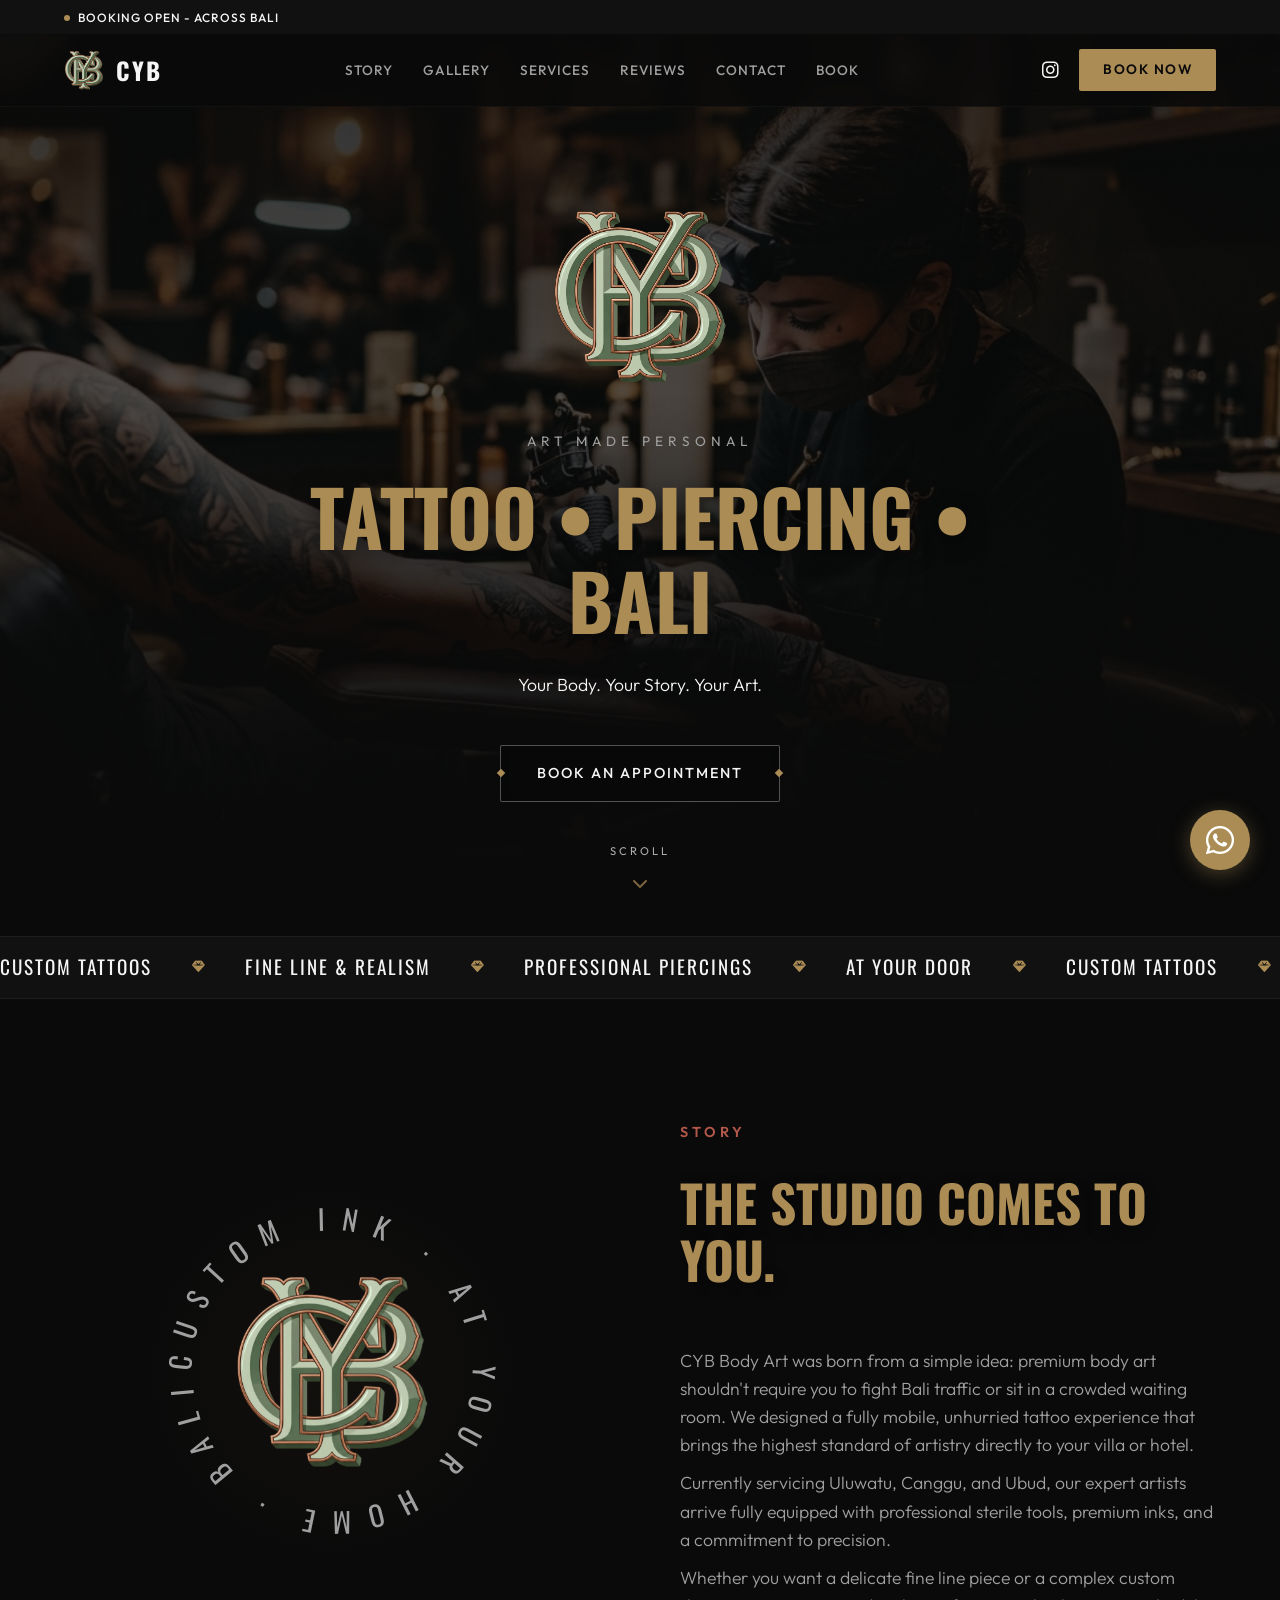
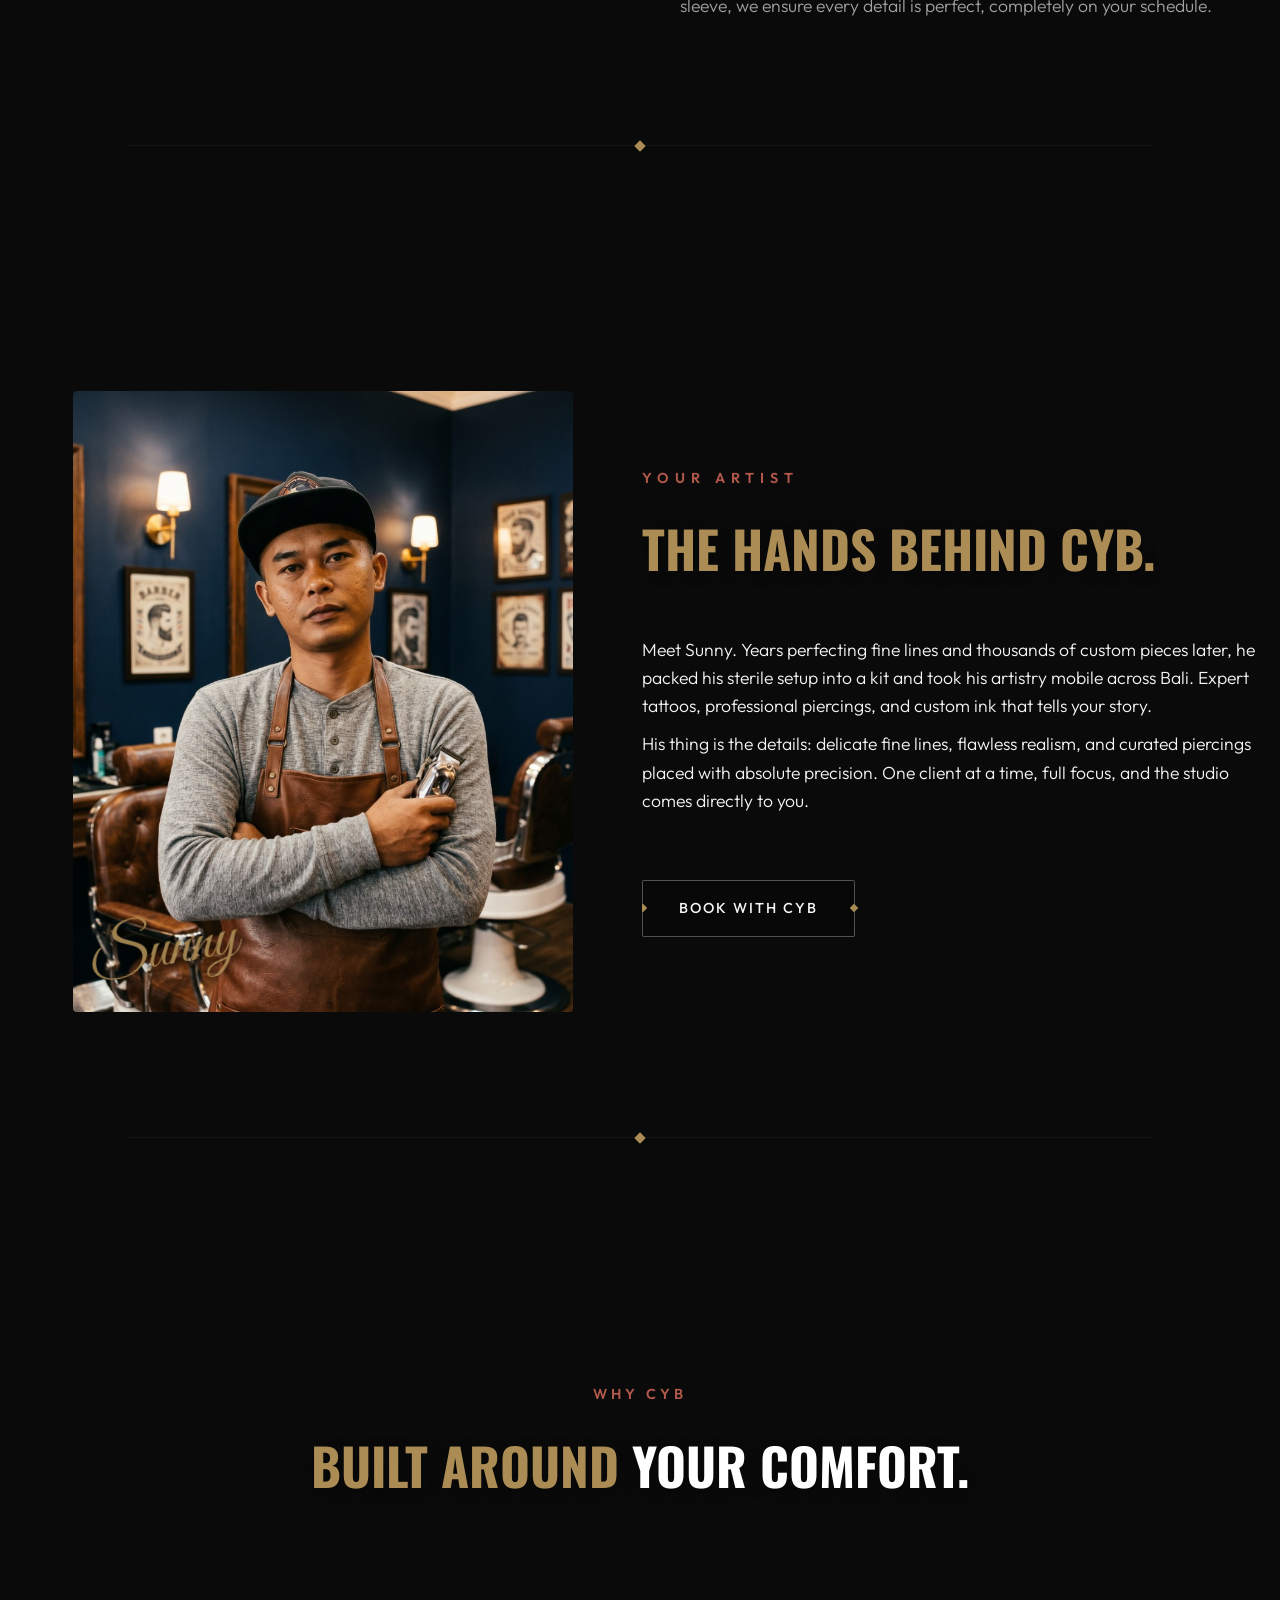
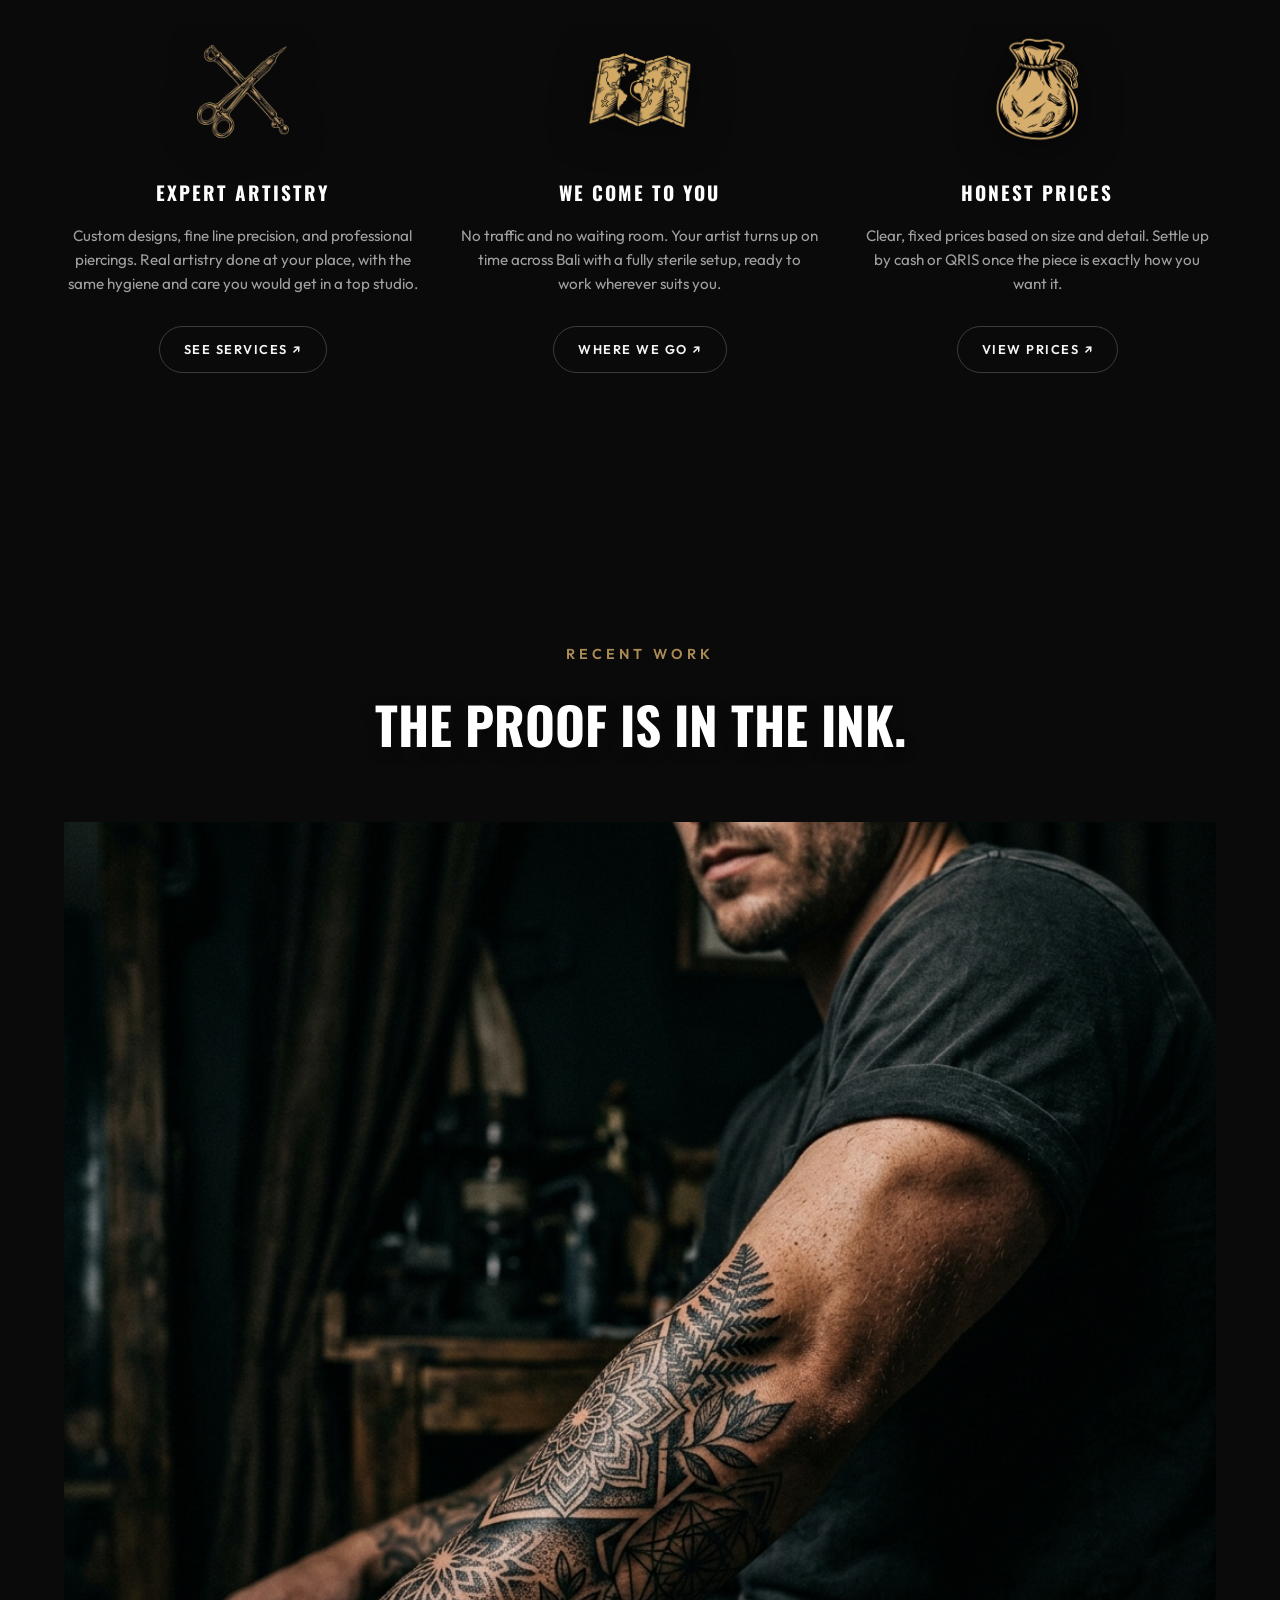
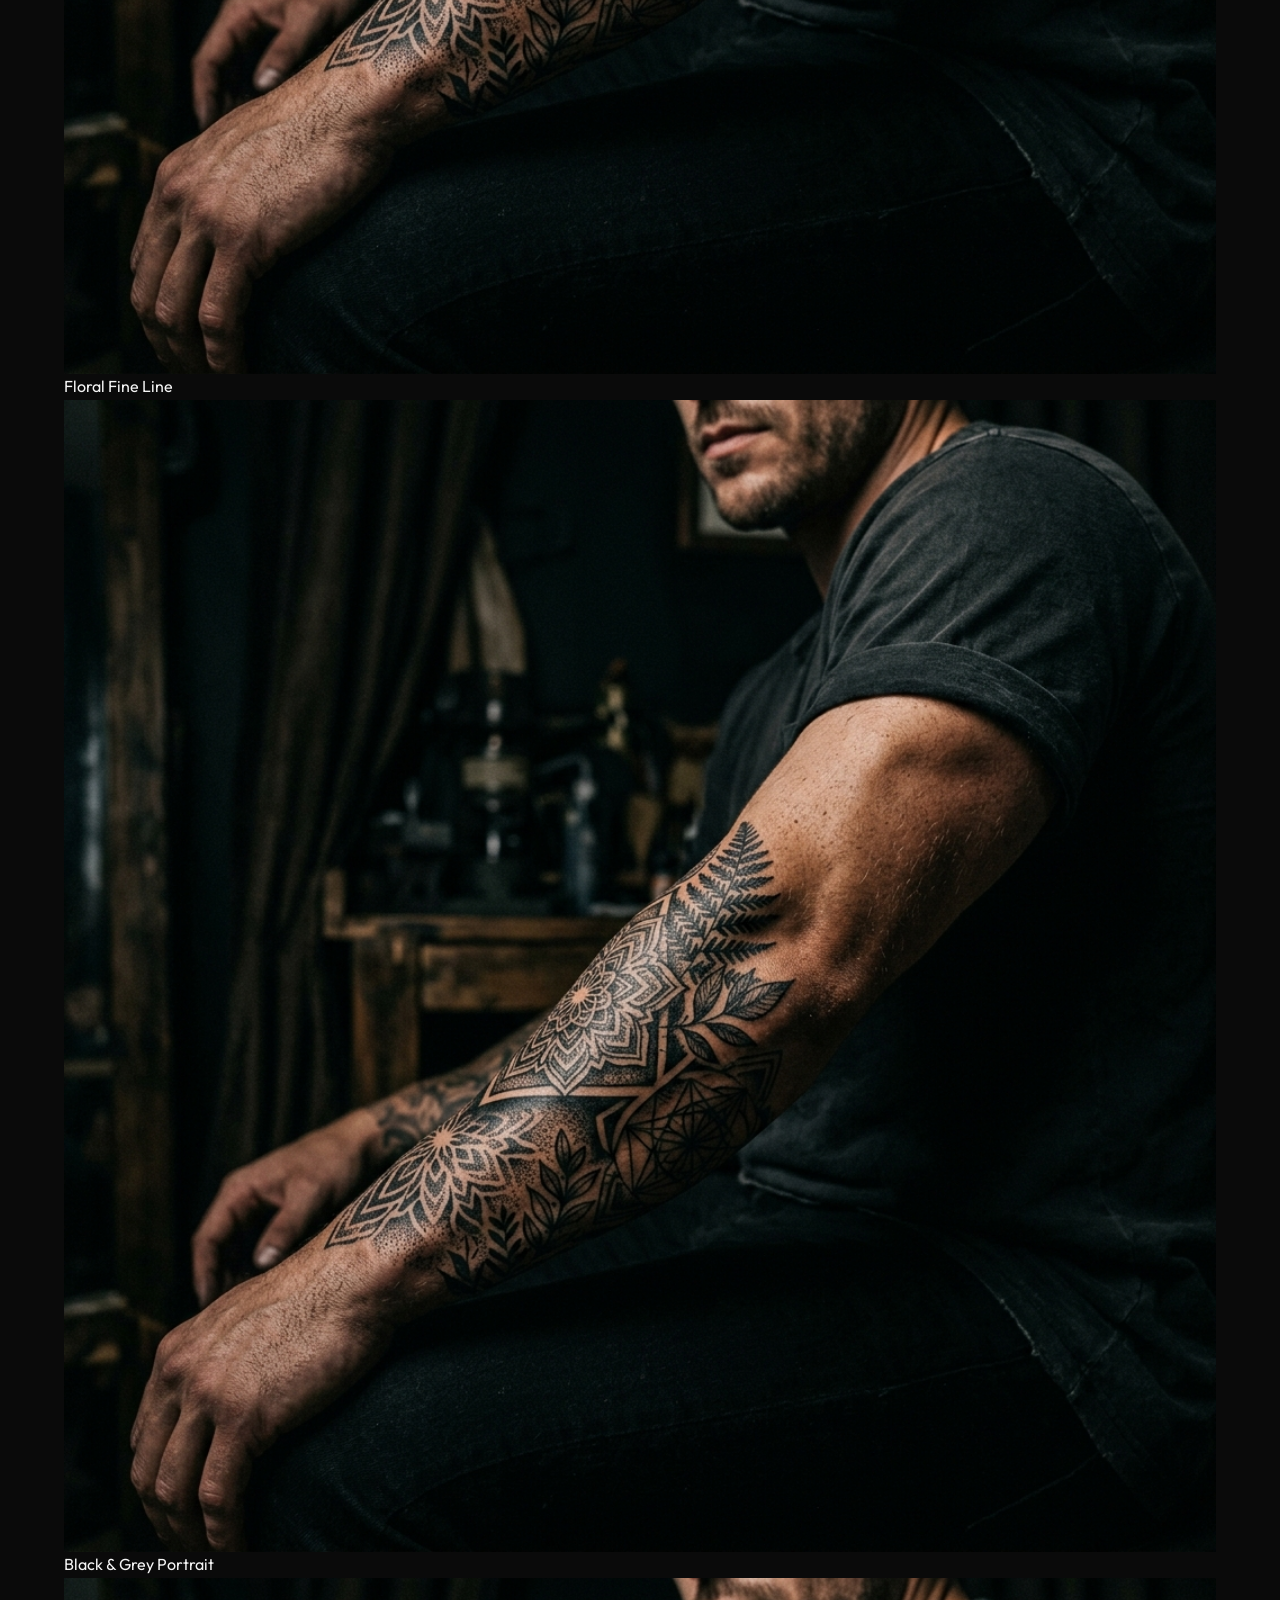
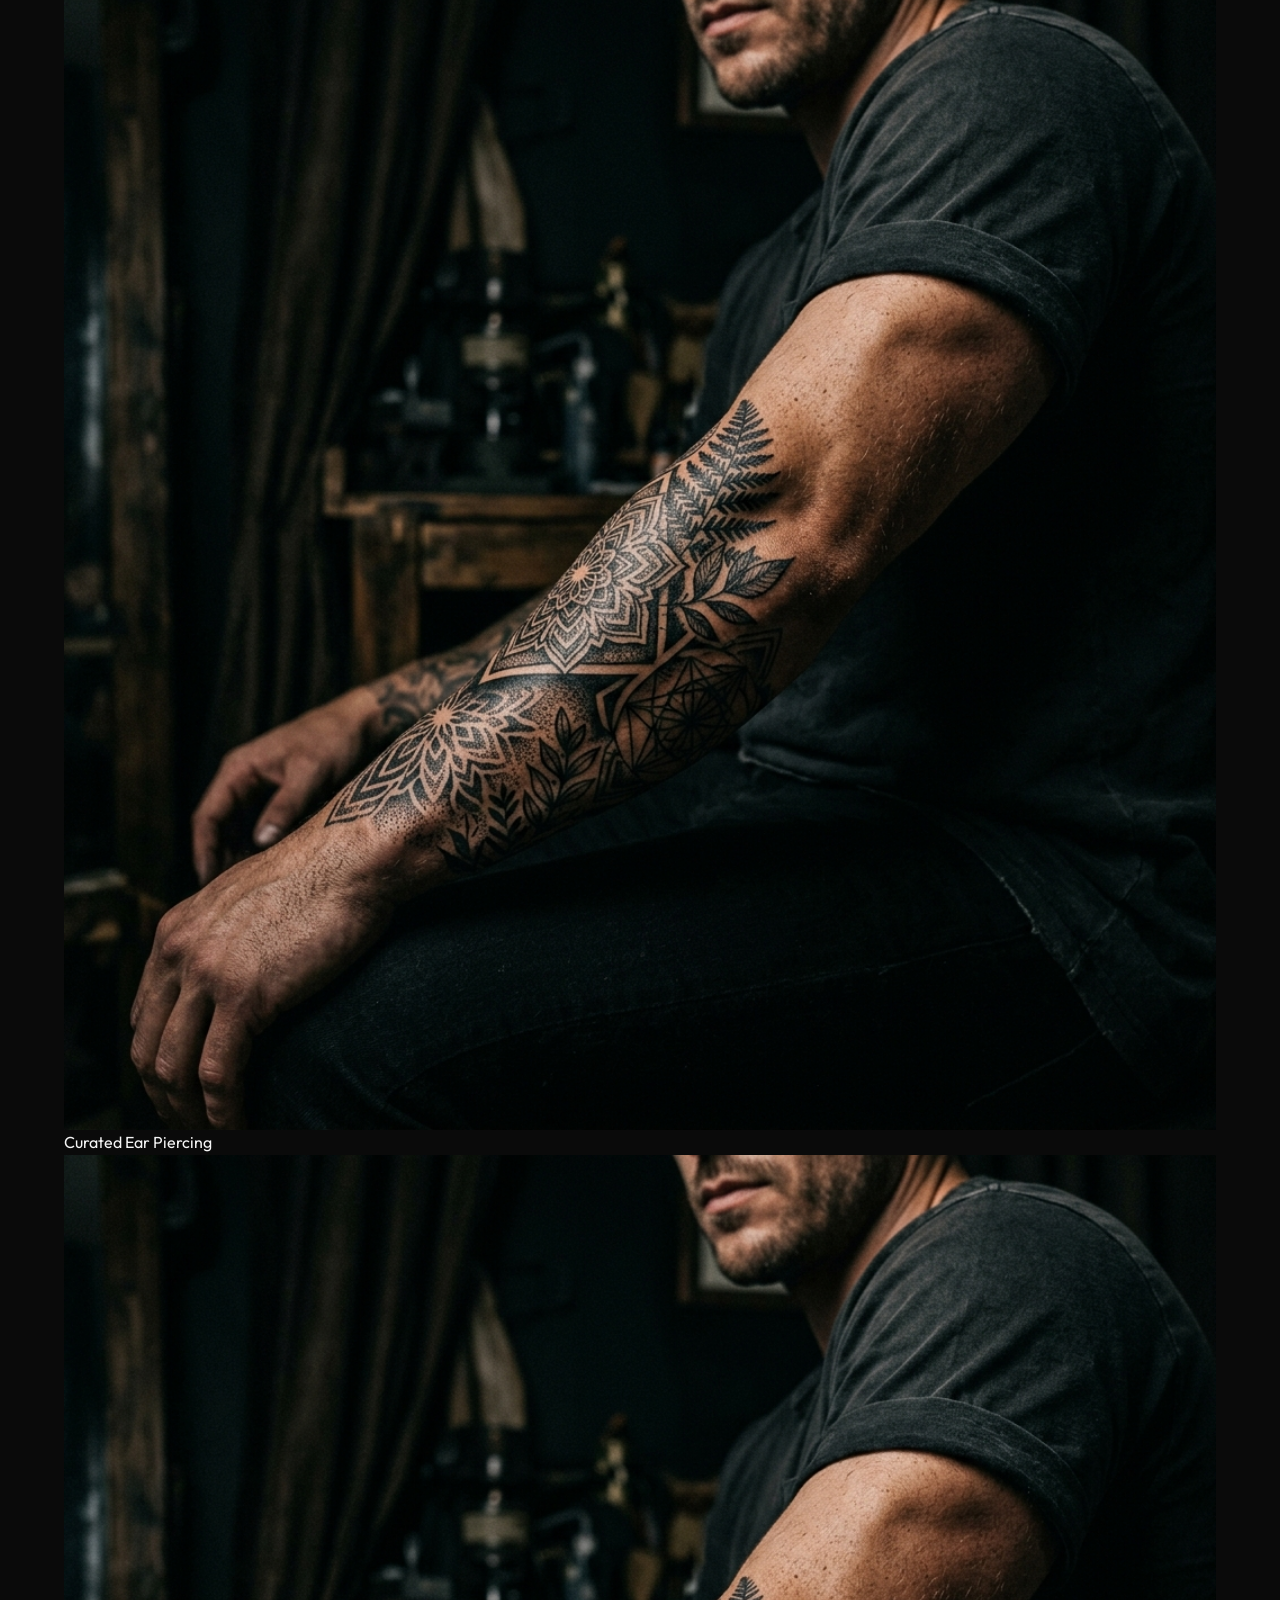
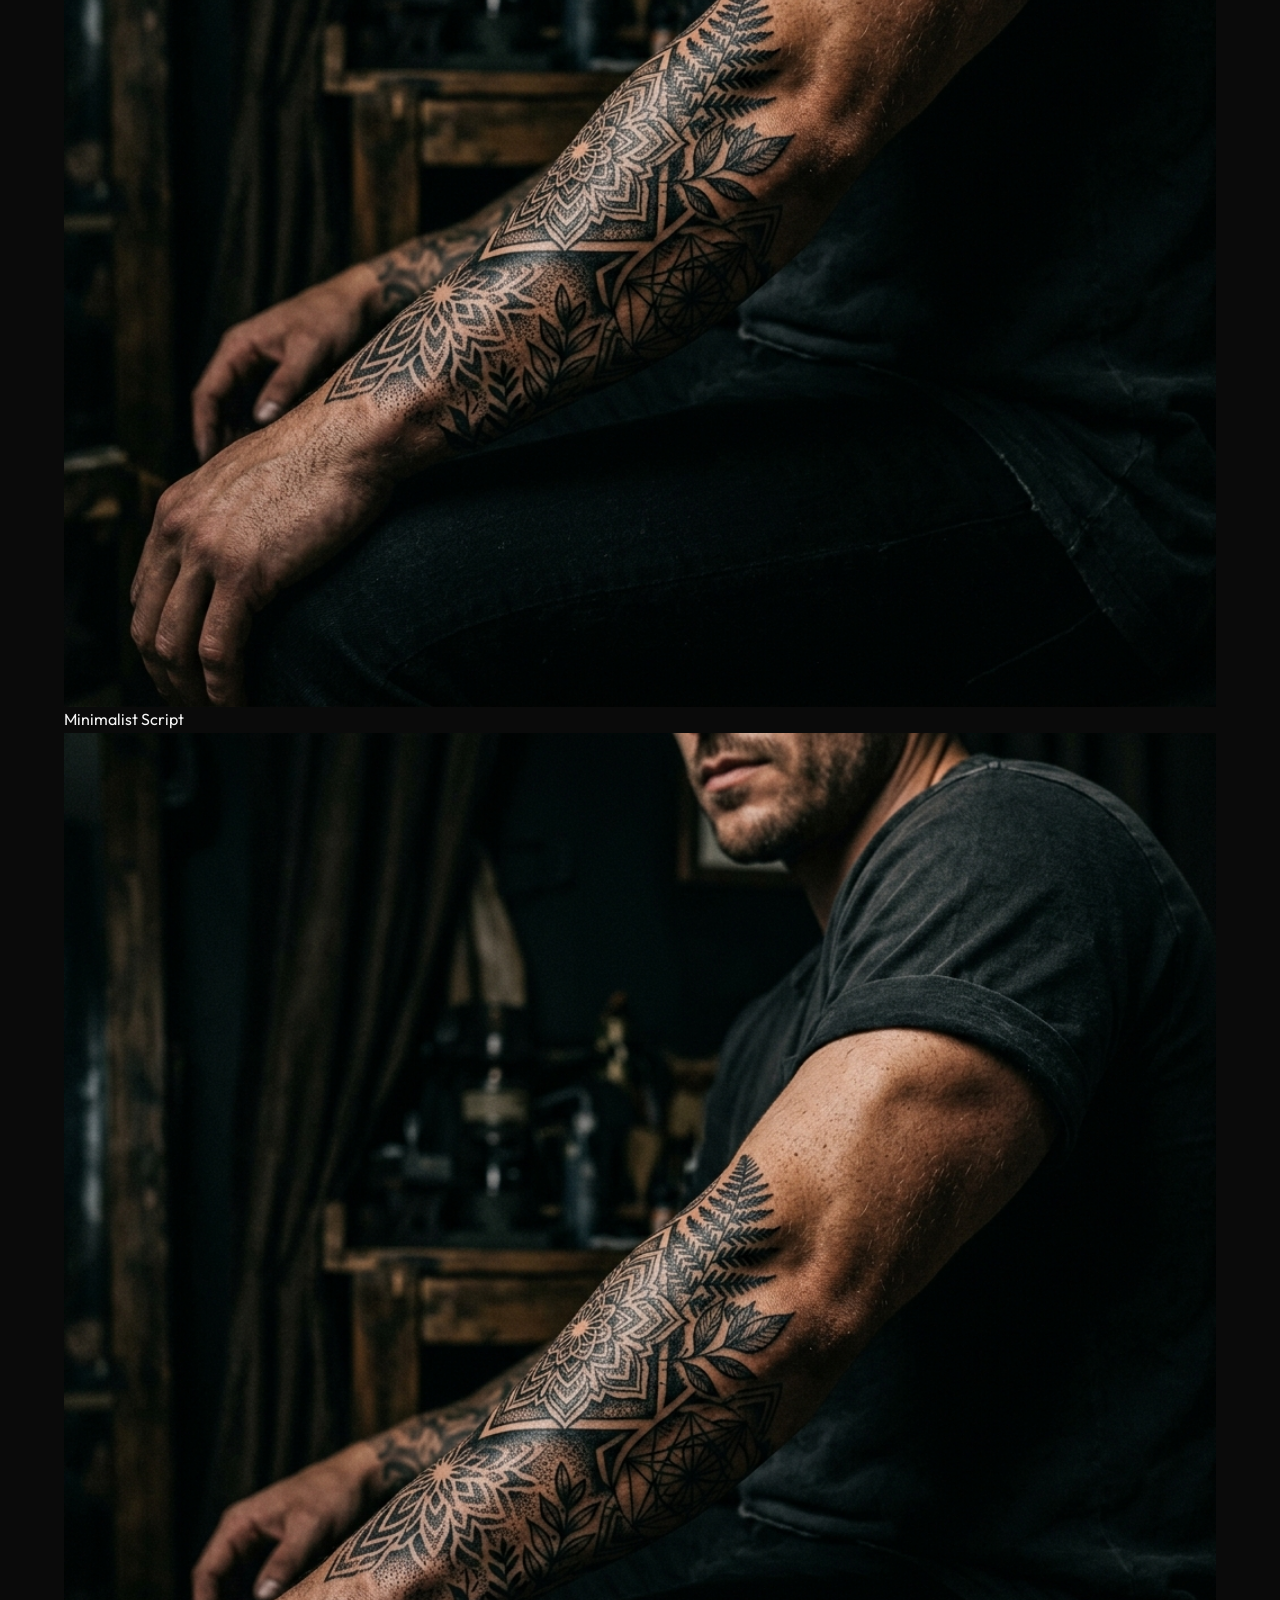
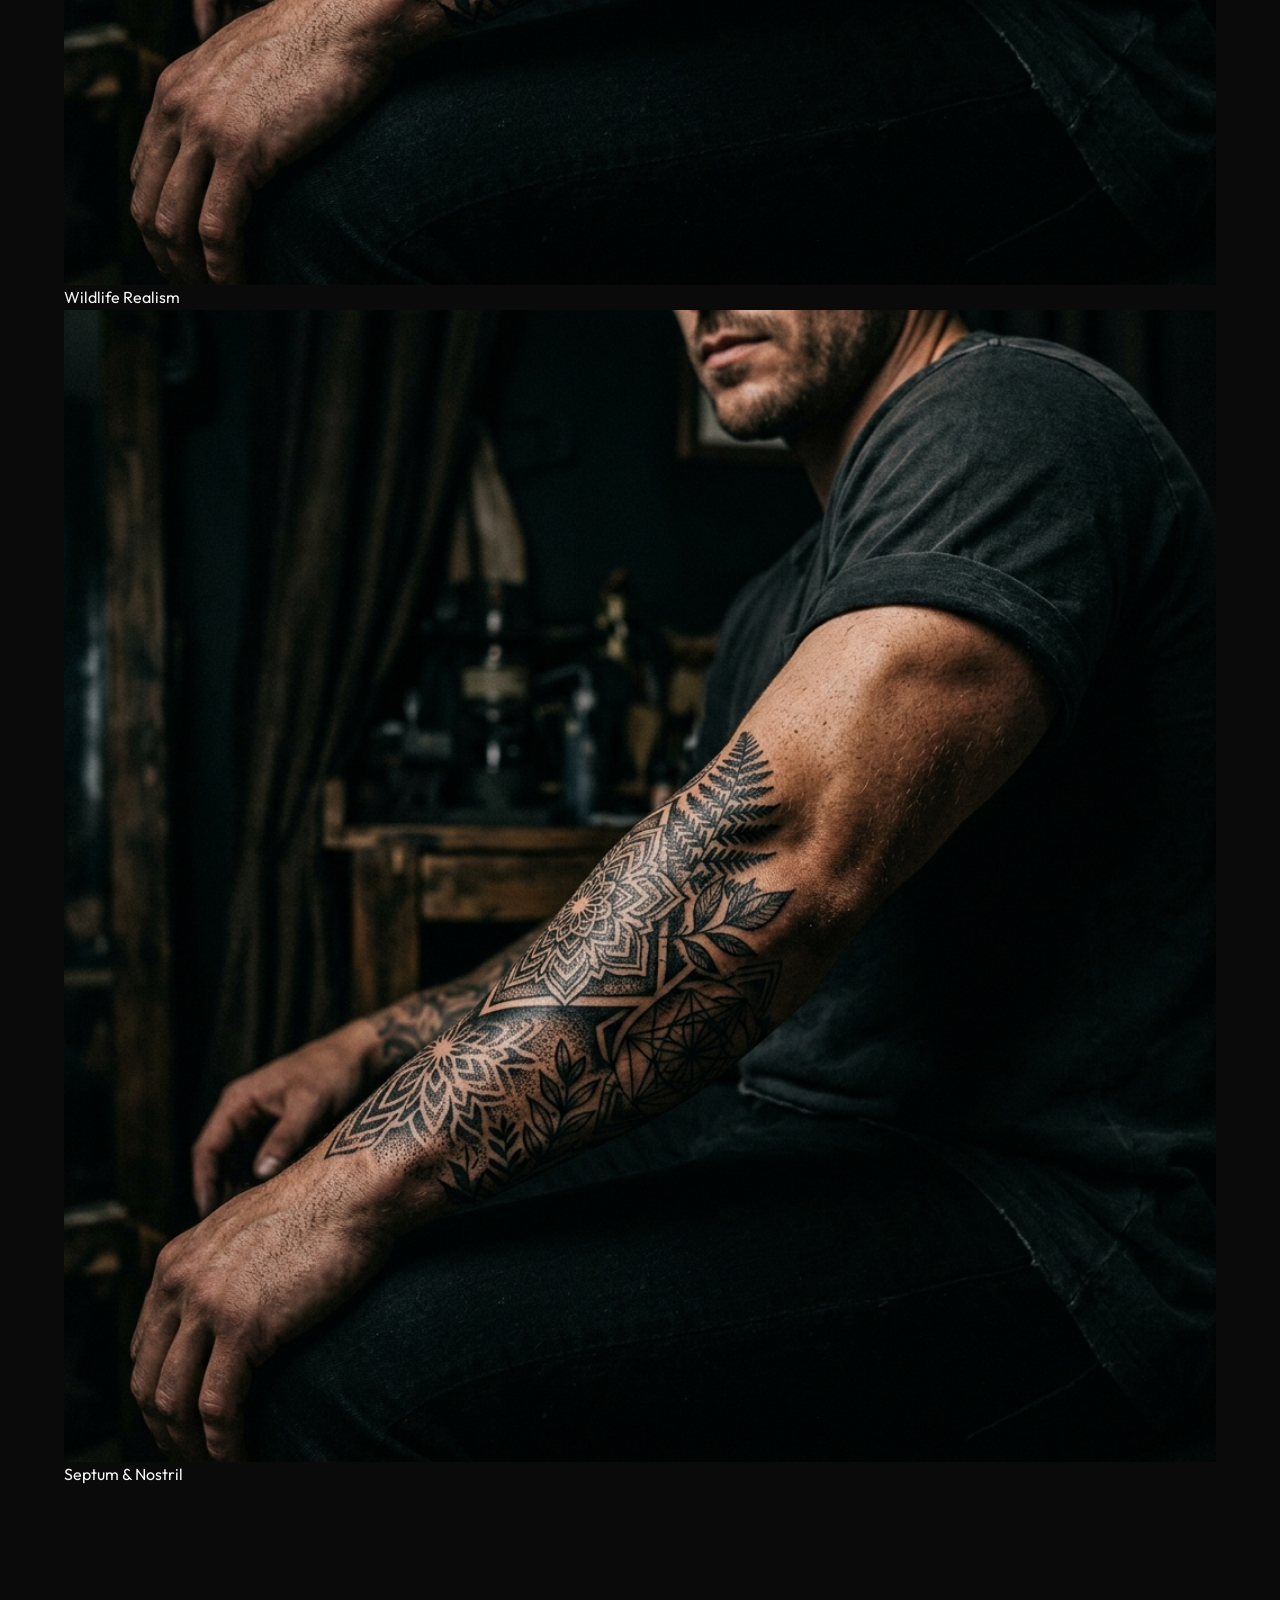
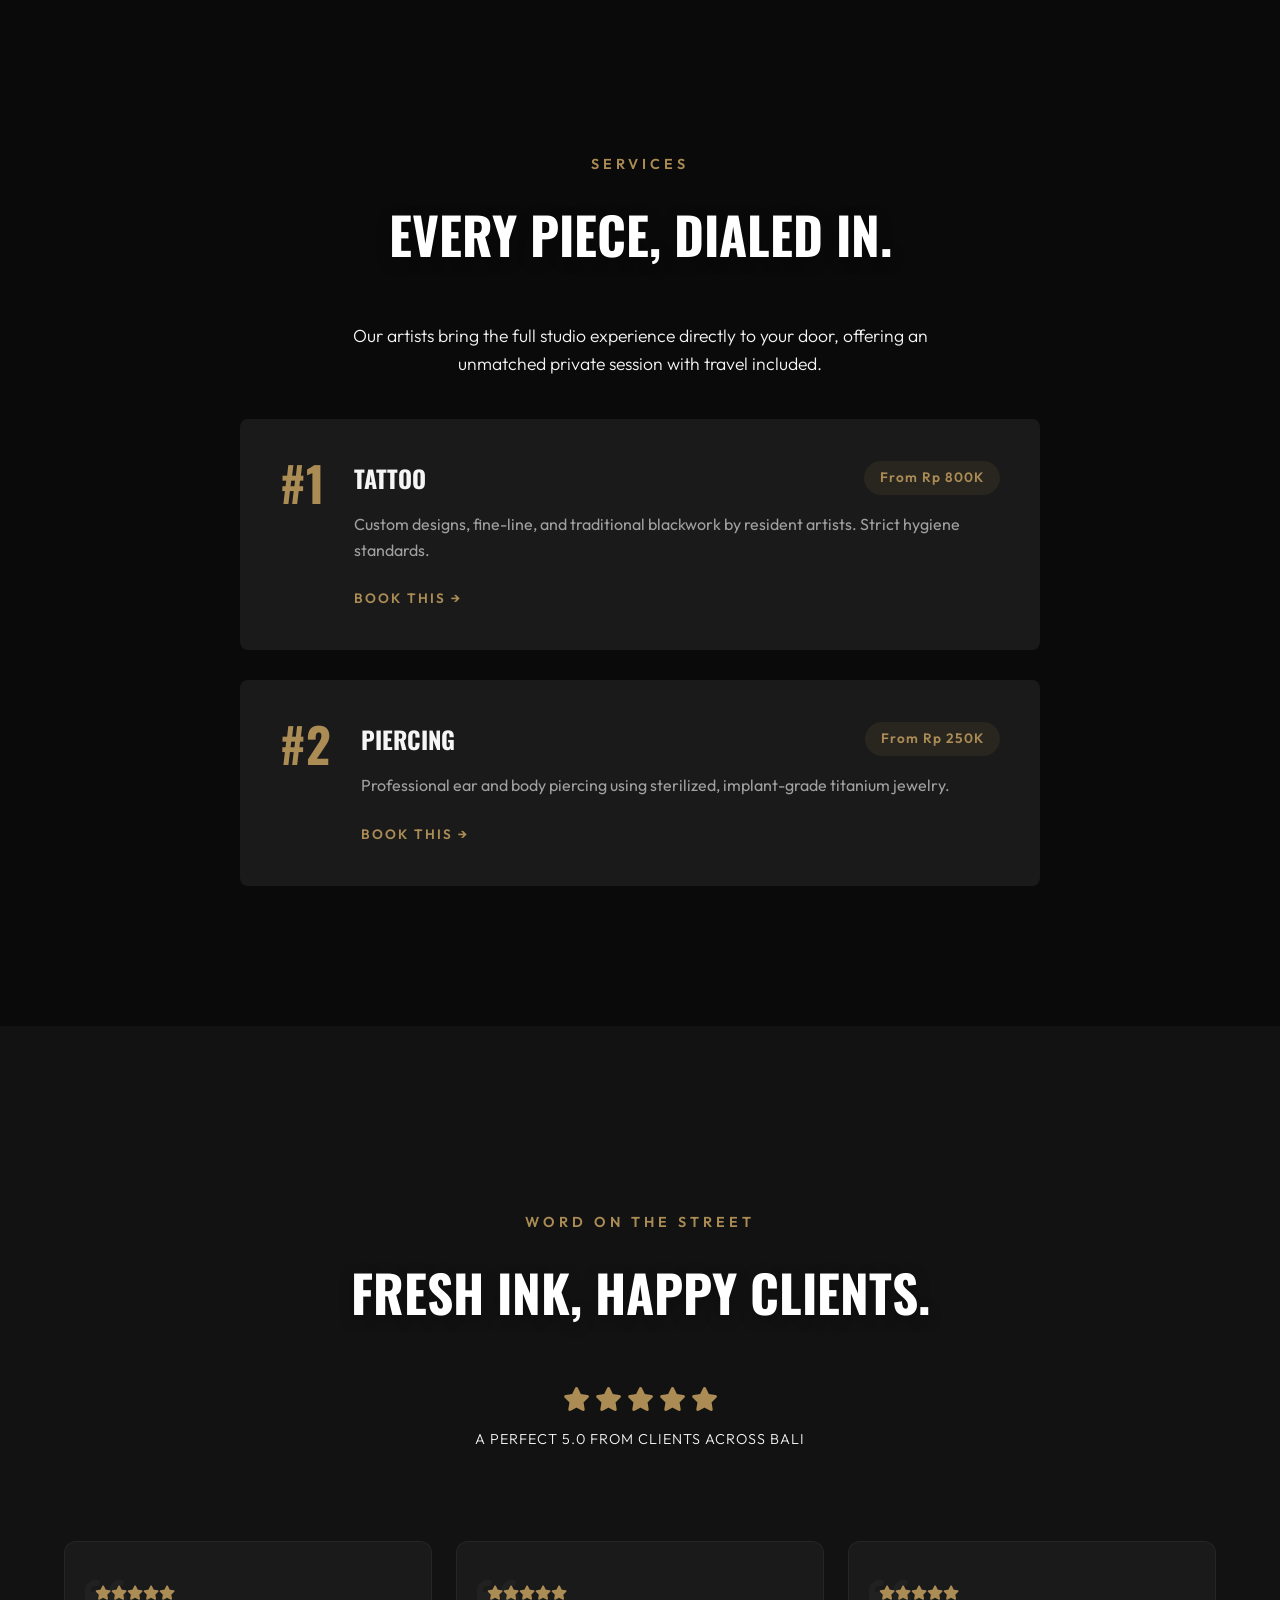
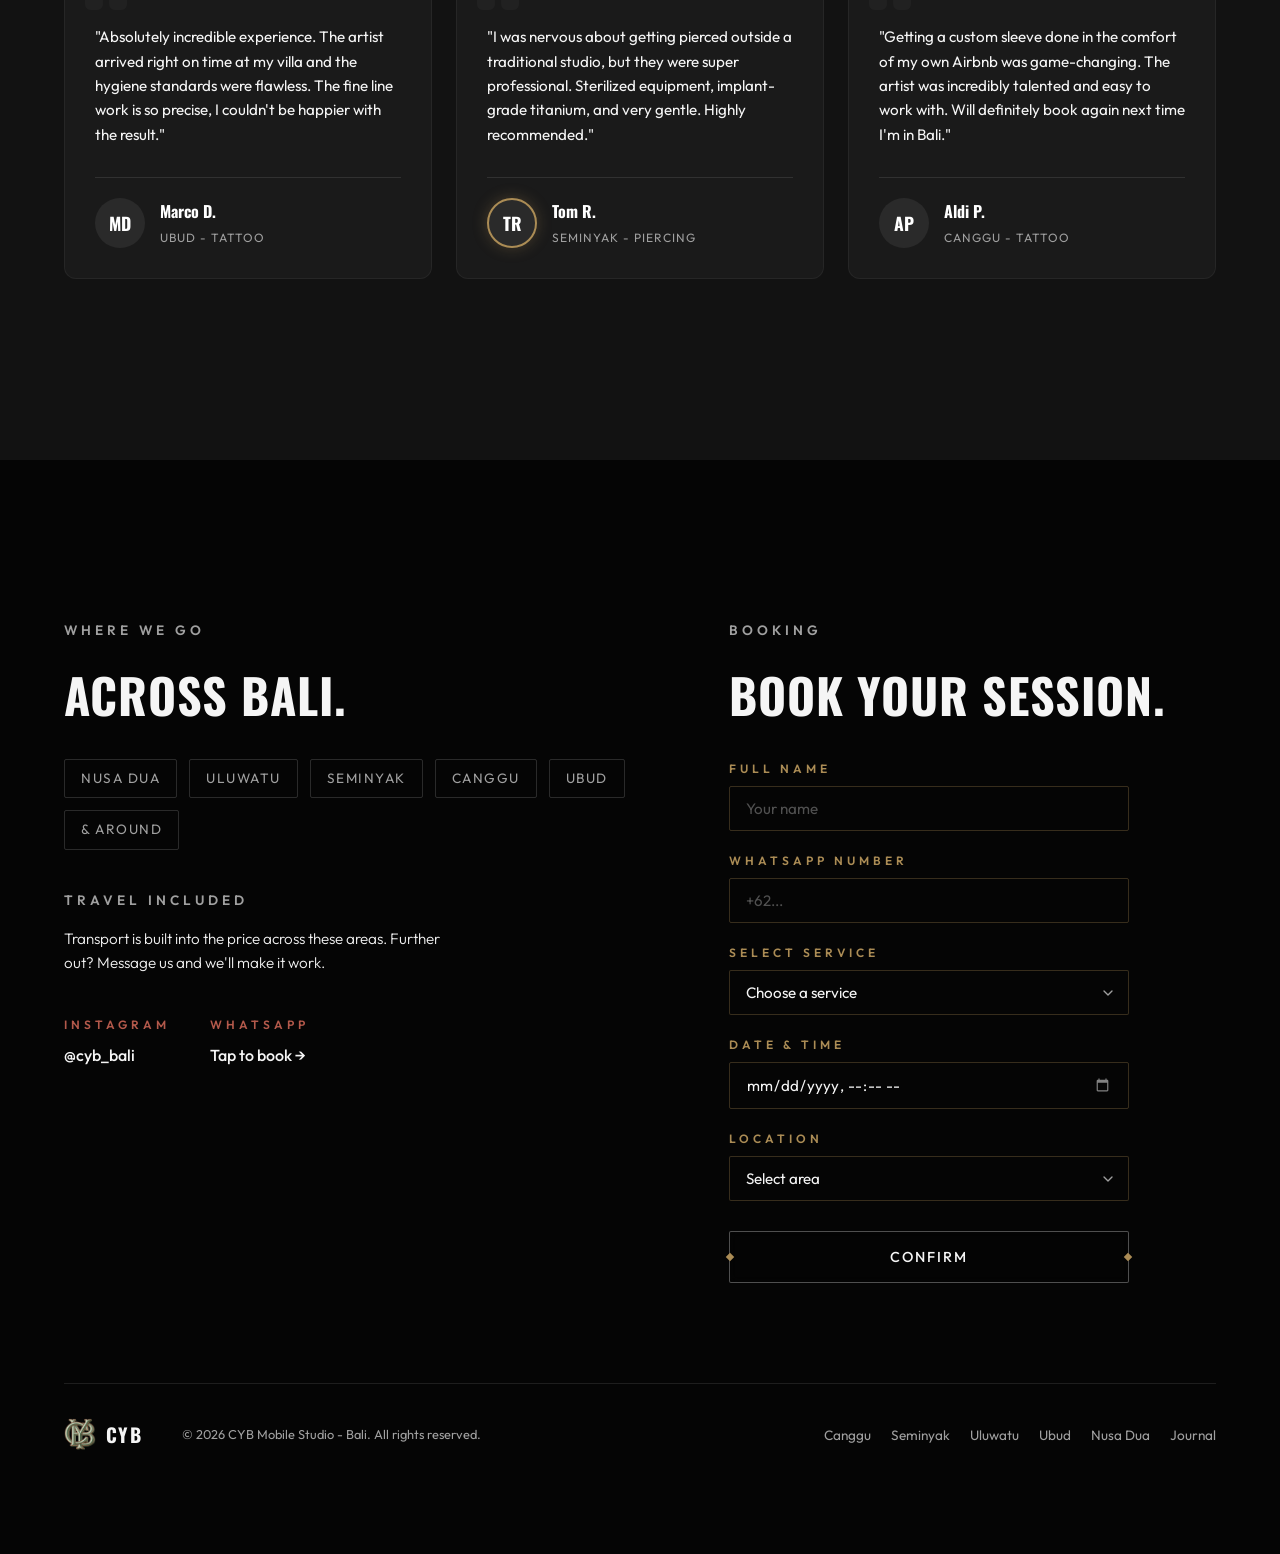
==== commit 984d45f7: "update: menambah prd dan struktur frontend admin dashboard" ====
--- a/index.html
+++ b/index.html
@@ -56,7 +56,8 @@
             <!-- Quick Actions -->
             <div class="quick-actions">
                 <a href="#" class="social-icon" aria-label="Instagram"><i class="fab fa-instagram"></i></a>
-                <a href="https://wa.me/123456789?text=I%20would%20like%20to%20book%20a%20session" class="btn btn-primary" target="_blank">BOOK NOW</a>
+                <a href="https://wa.me/123456789?text=I%20would%20like%20to%20book%20a%20session"
+                    class="btn btn-primary" target="_blank">BOOK NOW</a>
                 <!-- Mobile Menu Toggle -->
                 <button class="menu-toggle" aria-label="Toggle Menu">
                     <i class="fas fa-bars"></i>
@@ -258,7 +259,7 @@
                     <div class="feature-card delay-1">
                         <div class="feature-icon">
                             <!-- We can reuse icon-clippers.png as placeholder or rename later, leaving as is for theme consistency unless asked -->
-                            <img src="assets/icon-clippers.png" alt="Expert Artistry Icon" />
+                            <img src="assets/pngttot-removebg-preview.png" alt="Expert Artistry Icon" />
                         </div>
                         <h3 class="feature-title">EXPERT ARTISTRY</h3>
                         <p class="feature-text">Custom designs, fine line precision, and professional piercings. Real
@@ -391,8 +392,10 @@
                             <h3 class="service-title-stacked">TATTOO</h3>
                             <span class="service-badge-stacked">From Rp 800K</span>
                         </div>
-                        <p class="service-desc-stacked">Custom designs, fine-line, and traditional blackwork by resident artists. Strict hygiene standards.</p>
-                        <a href="https://wa.me/123456789?text=I%20would%20like%20to%20book%20a%20Tattoo%20session" class="service-cta-stacked">BOOK THIS &rarr;</a>
+                        <p class="service-desc-stacked">Custom designs, fine-line, and traditional blackwork by resident
+                            artists. Strict hygiene standards.</p>
+                        <a href="https://wa.me/123456789?text=I%20would%20like%20to%20book%20a%20Tattoo%20session"
+                            class="service-cta-stacked">BOOK THIS &rarr;</a>
                     </div>
                 </div>
                 <!-- Service 2 -->
@@ -403,8 +406,10 @@
                             <h3 class="service-title-stacked">PIERCING</h3>
                             <span class="service-badge-stacked">From Rp 250K</span>
                         </div>
-                        <p class="service-desc-stacked">Professional ear and body piercing using sterilized, implant-grade titanium jewelry.</p>
-                        <a href="https://wa.me/123456789?text=I%20would%20like%20to%20book%20a%20Piercing%20session" class="service-cta-stacked">BOOK THIS &rarr;</a>
+                        <p class="service-desc-stacked">Professional ear and body piercing using sterilized,
+                            implant-grade titanium jewelry.</p>
+                        <a href="https://wa.me/123456789?text=I%20would%20like%20to%20book%20a%20Piercing%20session"
+                            class="service-cta-stacked">BOOK THIS &rarr;</a>
                     </div>
                 </div>
             </div>
@@ -511,7 +516,7 @@
                     <div class="footer-block">
                         <span class="kicker">WHERE WE GO</span>
                         <h2 class="footer-headline">ACROSS BALI.</h2>
-                        
+
                         <div class="location-grid">
                             <span class="location-tag">NUSA DUA</span>
                             <span class="location-tag">ULUWATU</span>
@@ -524,7 +529,8 @@
 
                     <div class="footer-block">
                         <span class="kicker">TRAVEL INCLUDED</span>
-                        <p class="body-text footer-text">Transport is built into the price across these areas. Further out? Message us and we'll make it work.</p>
+                        <p class="body-text footer-text">Transport is built into the price across these areas. Further
+                            out? Message us and we'll make it work.</p>
                     </div>
 
                     <div class="footer-contact-links">
@@ -542,25 +548,55 @@
                 <!-- Right Column -->
                 <div class="footer-right">
                     <div class="footer-block">
-                        <span class="kicker">HOURS</span>
-                        <h2 class="footer-headline">BY APPOINTMENT.</h2>
-                        
-                        <ul class="schedule-list">
-                            <li><span>Monday</span><span>10 AM &ndash; 10 PM</span></li>
-                            <li><span>Tuesday</span><span>10 AM &ndash; 10 PM</span></li>
-                            <li><span>Wednesday</span><span>10 AM &ndash; 10 PM</span></li>
-                            <li><span>Thursday</span><span>10 AM &ndash; 10 PM</span></li>
-                            <li><span>Friday</span><span>10 AM &ndash; 10 PM</span></li>
-                            <li><span>Saturday</span><span>10 AM &ndash; 10 PM</span></li>
-                            <li><span>Sunday</span><span>10 AM &ndash; 10 PM</span></li>
-                        </ul>
-                    </div>
-
-                    <a href="https://wa.me/123456789" class="btn btn-outline-diamond footer-cta">
-                        <span class="diamond left"></span>
-                        BOOK ON WHATSAPP
-                        <span class="diamond right"></span>
-                    </a>
+                        <span class="kicker">BOOKING</span>
+                        <h2 class="footer-headline">BOOK YOUR SESSION.</h2>
+
+                        <form class="booking-form" id="bookingForm">
+                            <div class="form-group">
+                                <label for="fullName" class="form-label kicker">FULL NAME</label>
+                                <input type="text" id="fullName" class="form-input" placeholder="Your name" required>
+                            </div>
+
+                            <div class="form-group">
+                                <label for="whatsapp" class="form-label kicker">WHATSAPP NUMBER</label>
+                                <input type="tel" id="whatsapp" class="form-input" placeholder="+62..." required>
+                            </div>
+
+                            <div class="form-group">
+                                <label for="service" class="form-label kicker">SELECT SERVICE</label>
+                                <select id="service" class="form-input" required>
+                                    <option value="" disabled selected>Choose a service</option>
+                                    <option value="Tattoo Session">Tattoo Session</option>
+                                    <option value="Piercing">Piercing</option>
+                                    <option value="Consultation">Consultation</option>
+                                </select>
+                            </div>
+
+                            <div class="form-group">
+                                <label for="datetime" class="form-label kicker">DATE & TIME</label>
+                                <input type="datetime-local" id="datetime" class="form-input" required>
+                            </div>
+
+                            <div class="form-group">
+                                <label for="location" class="form-label kicker">LOCATION</label>
+                                <select id="location" class="form-input" required>
+                                    <option value="" disabled selected>Select area</option>
+                                    <option value="Nusa Dua">Nusa Dua</option>
+                                    <option value="Uluwatu">Uluwatu</option>
+                                    <option value="Seminyak">Seminyak</option>
+                                    <option value="Canggu">Canggu</option>
+                                    <option value="Ubud">Ubud</option>
+                                    <option value="Other">Other (specify on WhatsApp)</option>
+                                </select>
+                            </div>
+
+                            <button type="submit" class="btn btn-outline-diamond footer-cta booking-submit">
+                                <span class="diamond left"></span>
+                                CONFIRM
+                                <span class="diamond right"></span>
+                            </button>
+                        </form>
+                    </div>
                 </div>
             </div>
 
@@ -575,7 +611,7 @@
                     </div>
                     <p class="copyright">&copy; 2026 CYB Mobile Studio - Bali. All rights reserved.</p>
                 </div>
-                
+
                 <ul class="sub-footer-nav">
                     <li><a href="#">Canggu</a></li>
                     <li><a href="#">Seminyak</a></li>
--- a/styles.css
+++ b/styles.css
@@ -589,7 +589,25 @@
 /* Responsive */
 @media (max-width: 992px) {
     .nav-links {
-        display: none;
+        display: flex;
+        position: absolute;
+        top: 100%;
+        left: 0;
+        width: 100%;
+        background: var(--bg-nav);
+        backdrop-filter: blur(10px);
+        flex-direction: column;
+        padding: 30px 0;
+        gap: 25px;
+        align-items: center;
+        border-bottom: 1px solid rgba(255, 255, 255, 0.03);
+        /* Hidden state */
+        clip-path: polygon(0 0, 100% 0, 100% 0, 0 0);
+        transition: clip-path 0.4s ease-in-out;
+    }
+
+    .nav-links.active {
+        clip-path: polygon(0 0, 100% 0, 100% 100%, 0 100%);
         /* simple hide for mobile */
     }
 
@@ -1435,6 +1453,82 @@
     margin-top: 10px;
 }
 
+/* Booking Form */
+.booking-form {
+    display: flex;
+    flex-direction: column;
+    gap: 20px;
+    width: 100%;
+    max-width: 400px;
+}
+
+.form-group {
+    display: flex;
+    flex-direction: column;
+    gap: 8px;
+}
+
+.form-label.kicker {
+    margin-bottom: 0;
+    color: var(--primary-green);
+    font-size: 0.75rem;
+}
+
+.form-input {
+    width: 100%;
+    background-color: transparent;
+    border: 1px solid rgba(171, 140, 85, 0.3);
+    color: var(--text-light);
+    padding: 12px 16px;
+    font-family: var(--font-body);
+    font-size: 0.95rem;
+    border-radius: 2px;
+    transition: var(--transition-fast);
+    outline: none;
+}
+
+.form-input::placeholder {
+    color: rgba(255, 255, 255, 0.3);
+}
+
+.form-input:focus, .form-input:hover {
+    border-color: var(--primary-green);
+    box-shadow: 0 0 8px rgba(171, 140, 85, 0.1);
+}
+
+select.form-input {
+    appearance: none;
+    -webkit-appearance: none;
+    background-image: url("data:image/svg+xml;charset=UTF-8,%3csvg xmlns='http://www.w3.org/2000/svg' viewBox='0 0 24 24' fill='none' stroke='%23a0a0a0' stroke-width='2' stroke-linecap='round' stroke-linejoin='round'%3e%3cpolyline points='6 9 12 15 18 9'%3e%3c/polyline%3e%3c/svg%3e");
+    background-repeat: no-repeat;
+    background-position: right 12px center;
+    background-size: 16px;
+}
+
+select.form-input option {
+    background-color: var(--bg-dark);
+    color: var(--text-light);
+}
+
+input[type="datetime-local"]::-webkit-calendar-picker-indicator {
+    filter: invert(1);
+    opacity: 0.5;
+    cursor: pointer;
+}
+
+input[type="datetime-local"]::-webkit-calendar-picker-indicator:hover {
+    opacity: 1;
+}
+
+.booking-submit {
+    margin-top: 10px;
+    width: 100%;
+}
+
+.booking-submit:hover {
+    background-color: rgba(171, 140, 85, 0.15);
+}
+
 /* Sub-Footer */
 .sub-footer {
     display: flex;
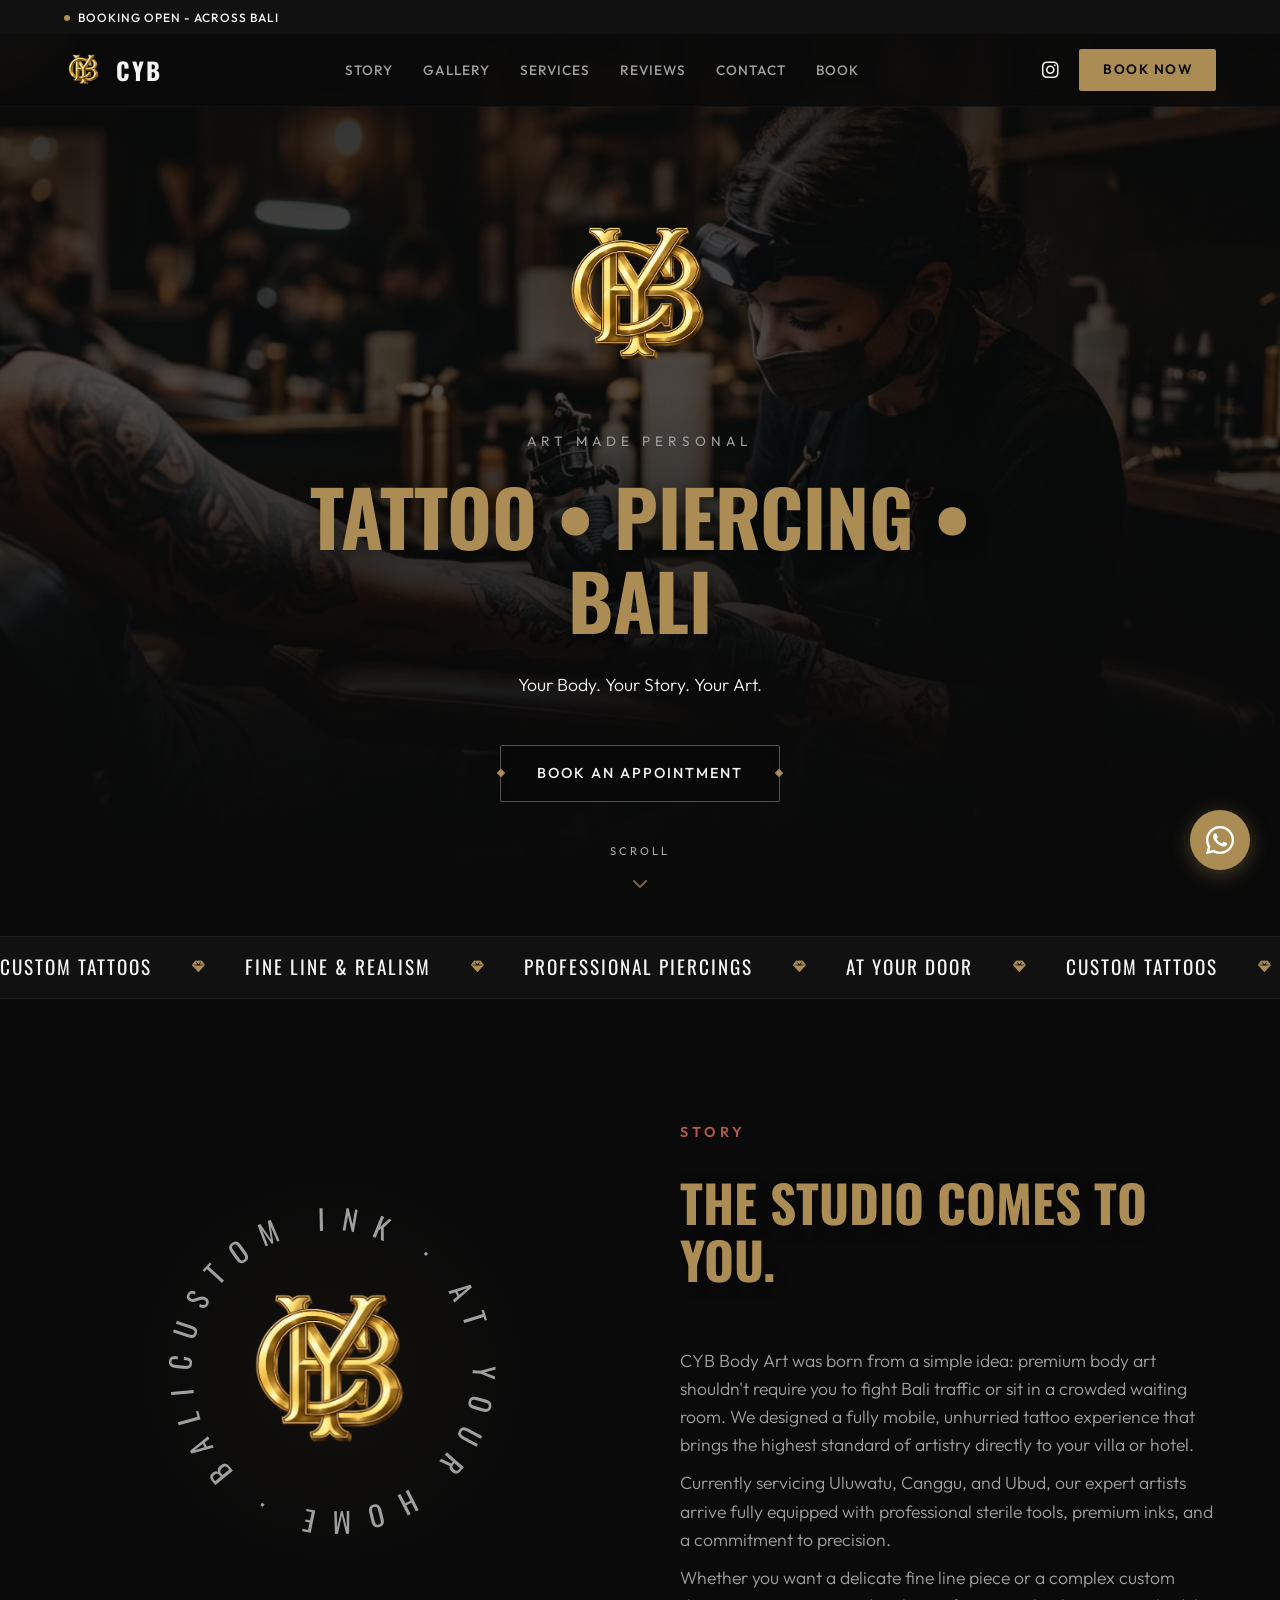
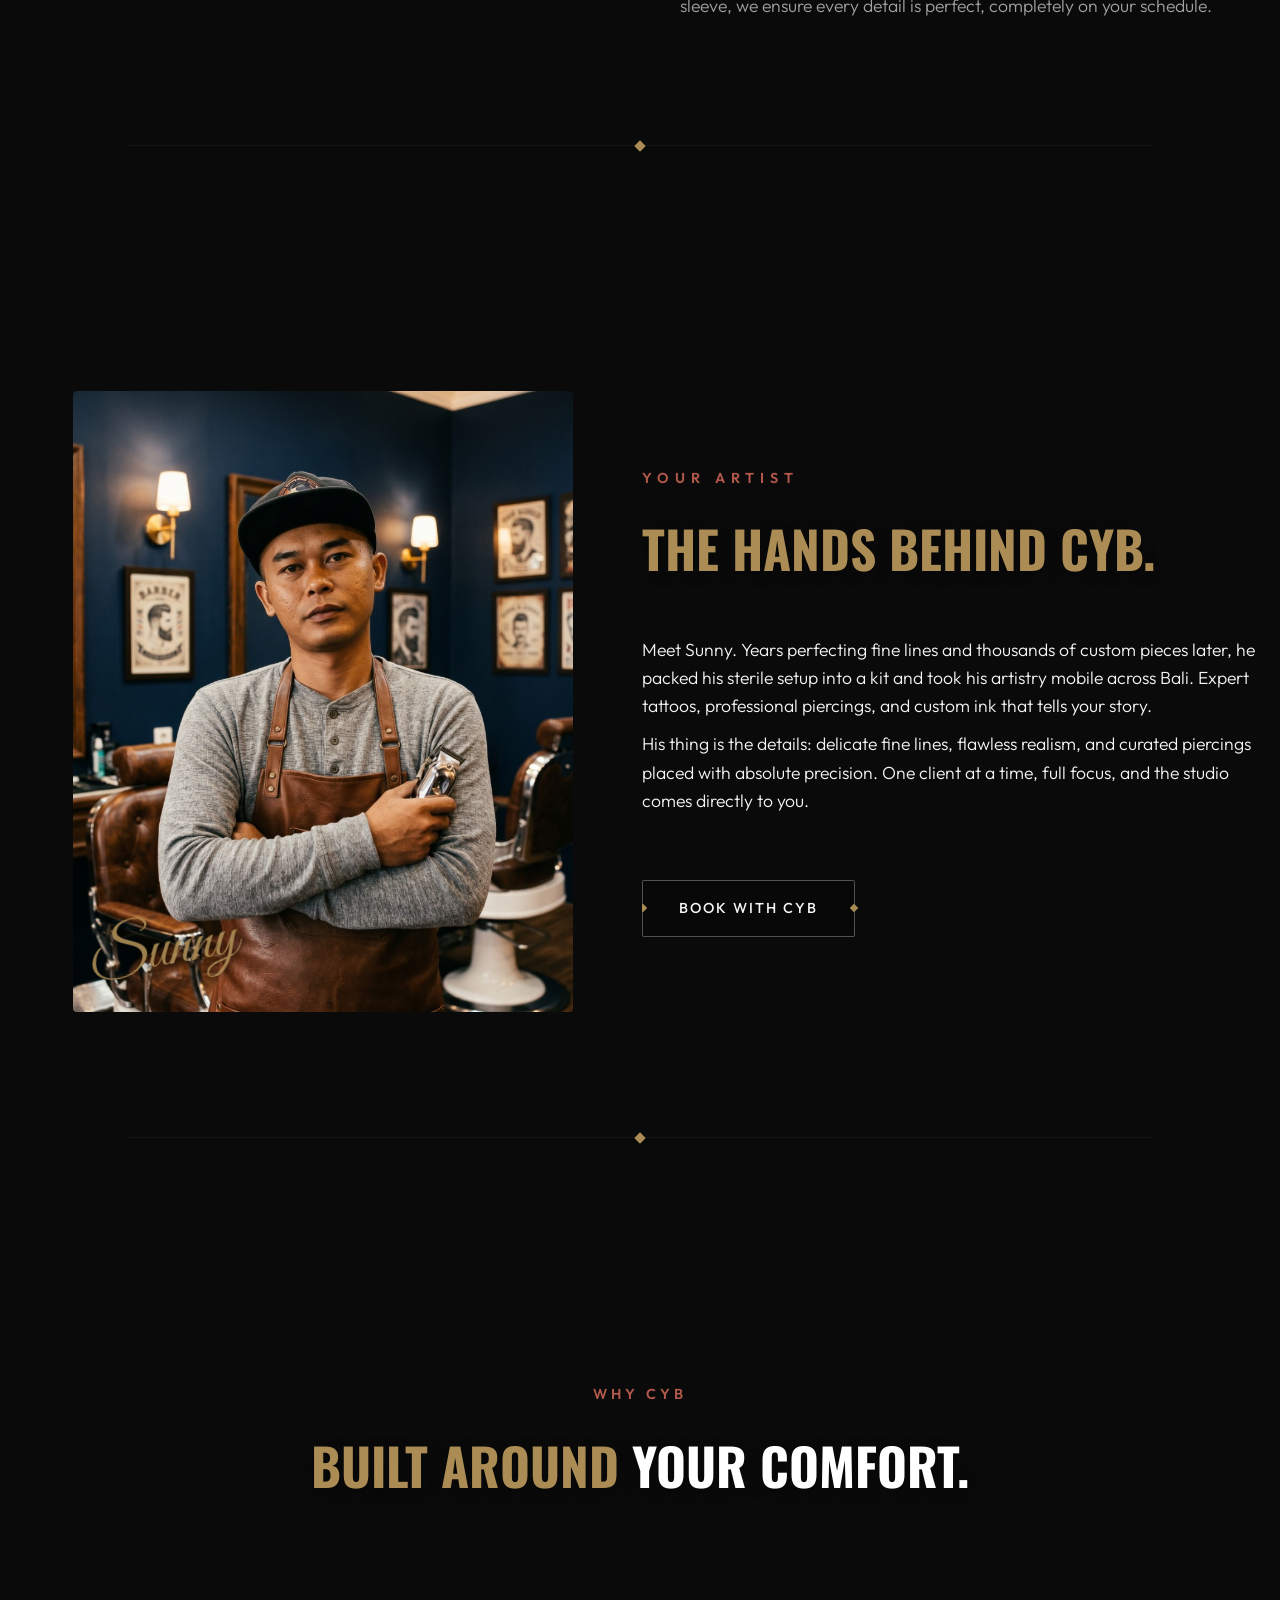
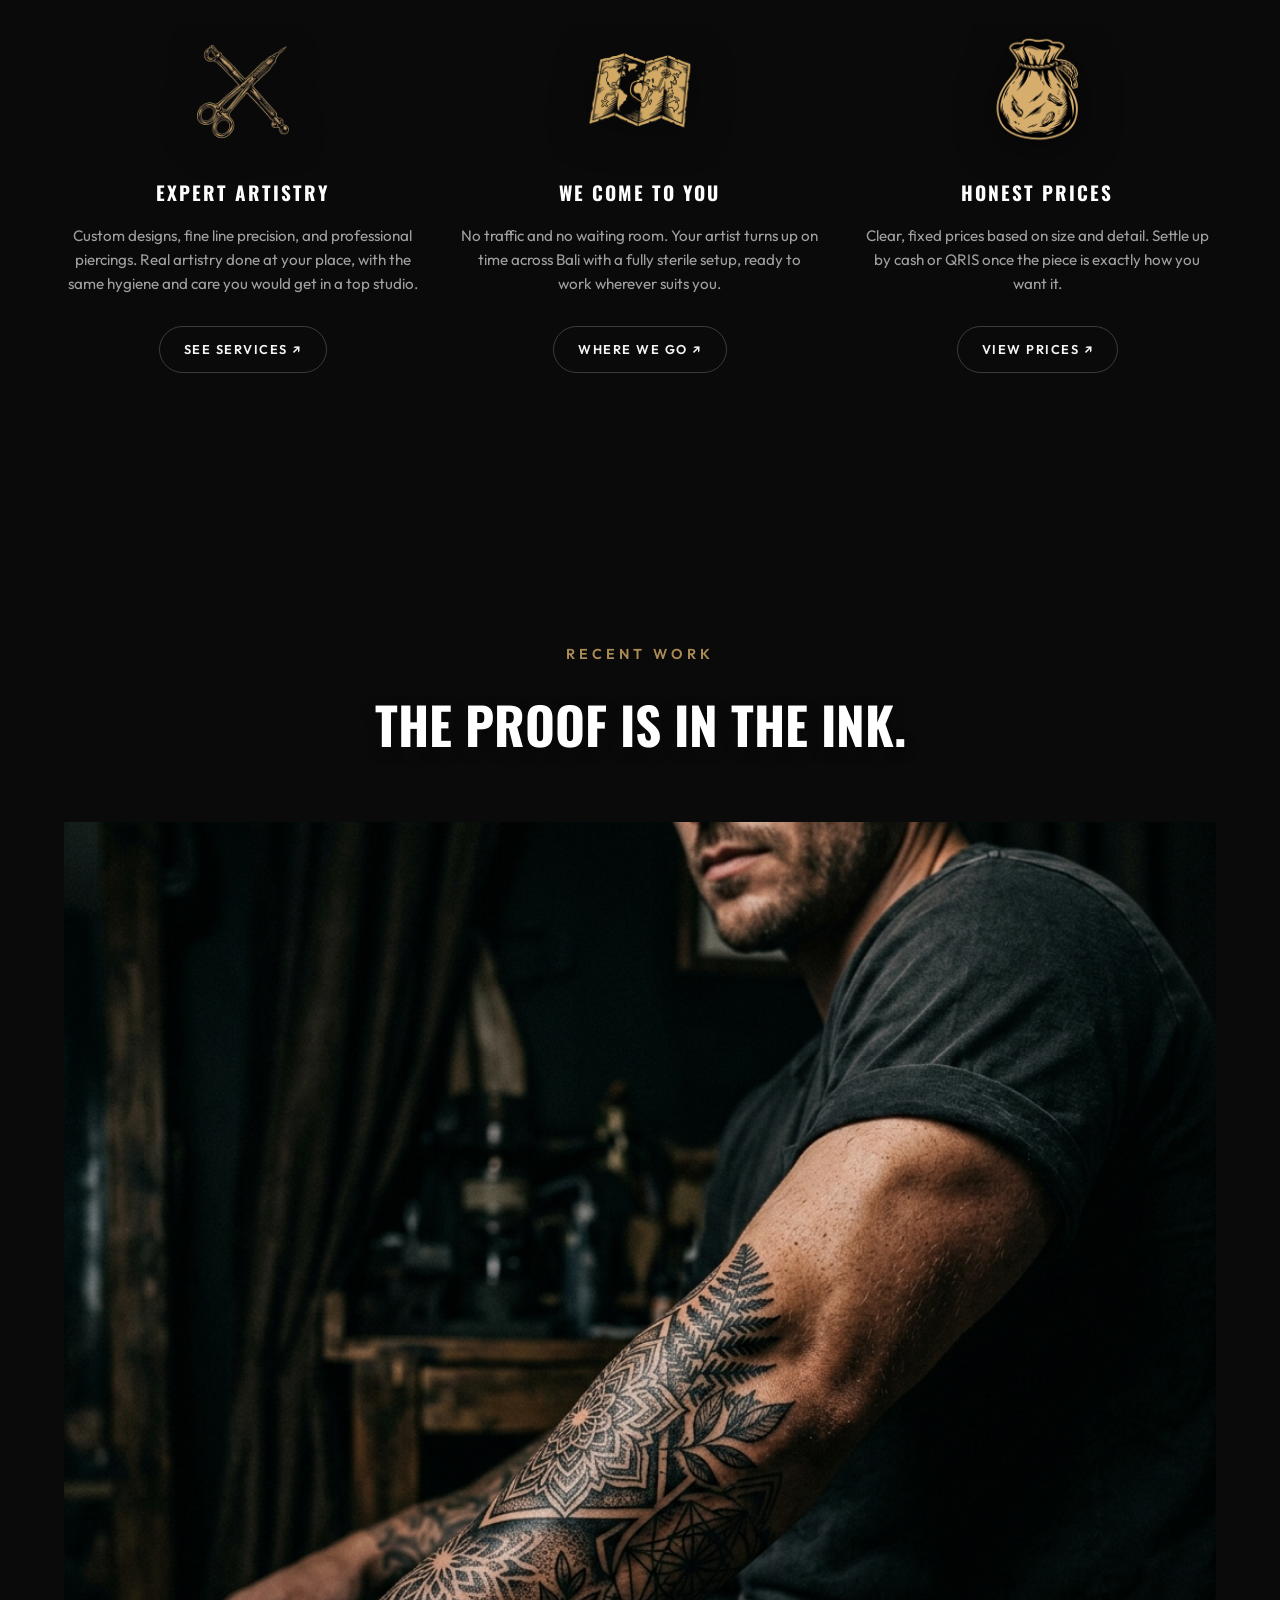
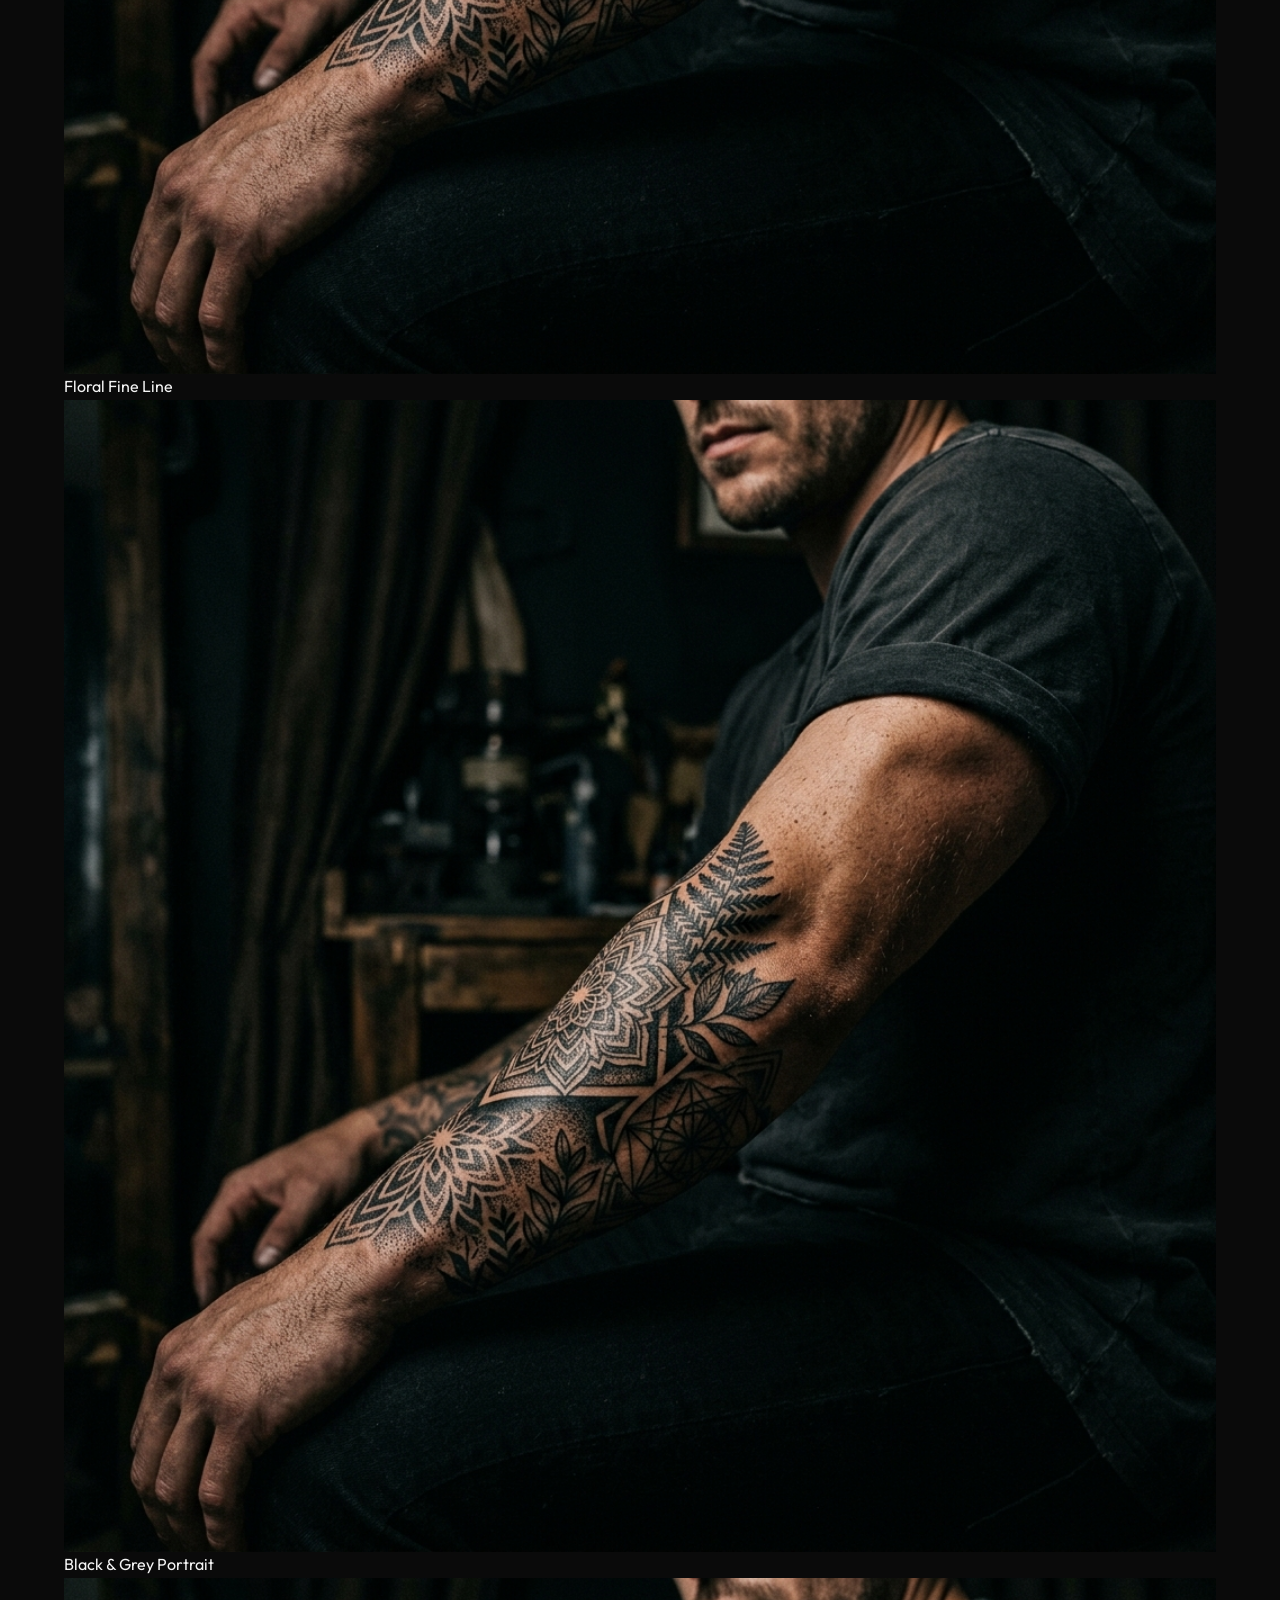
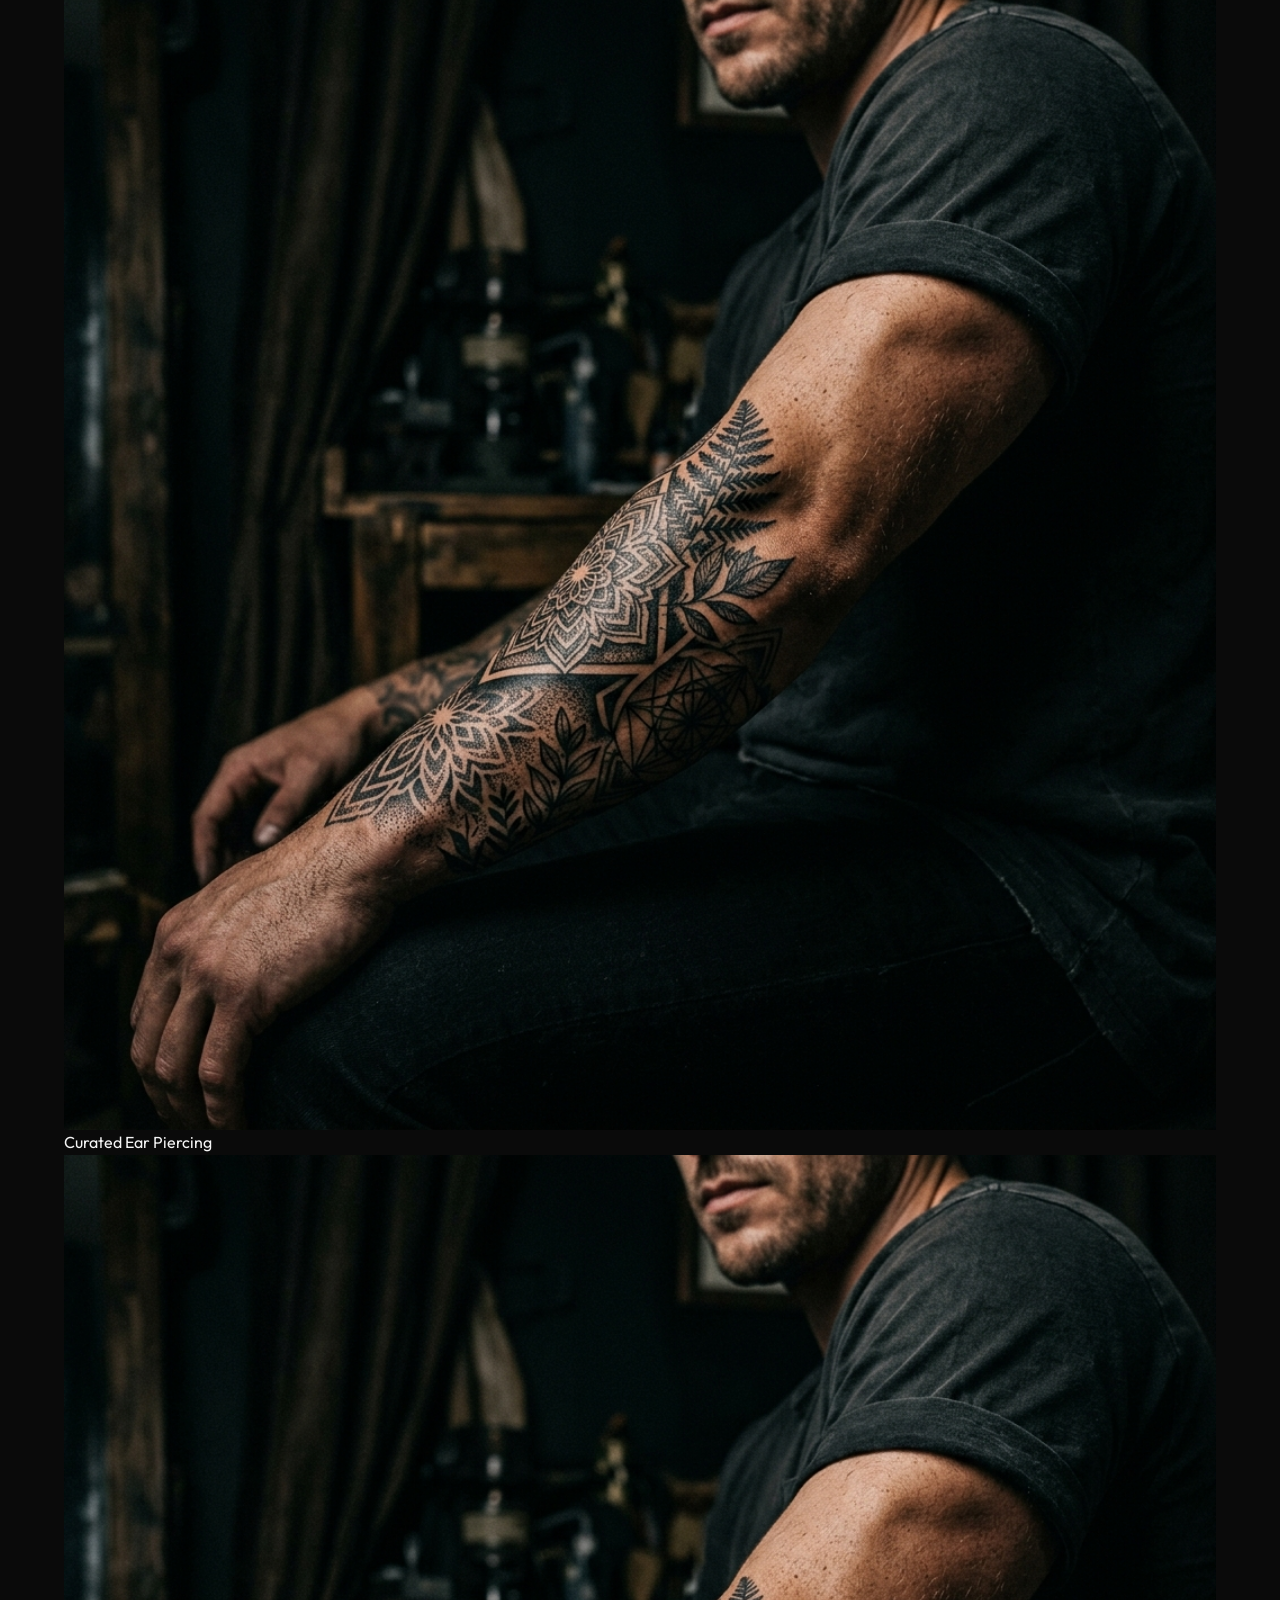
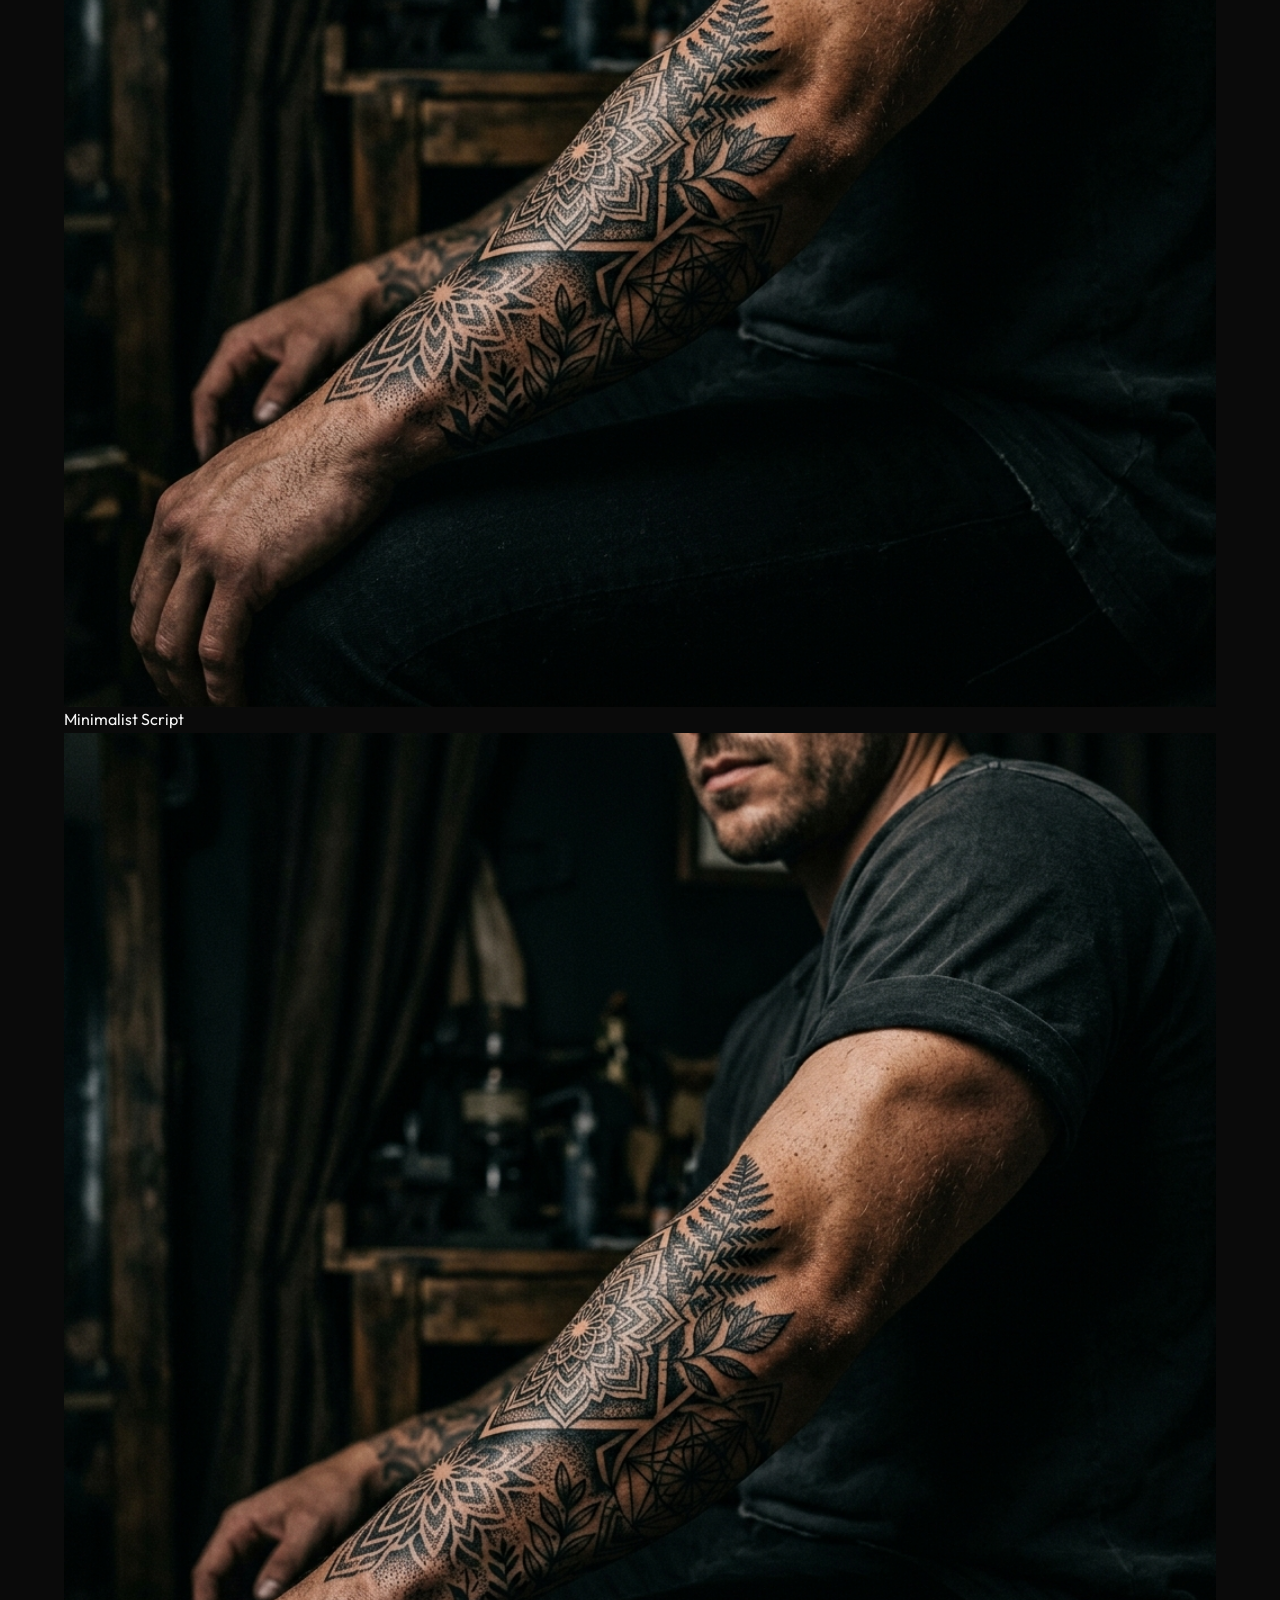
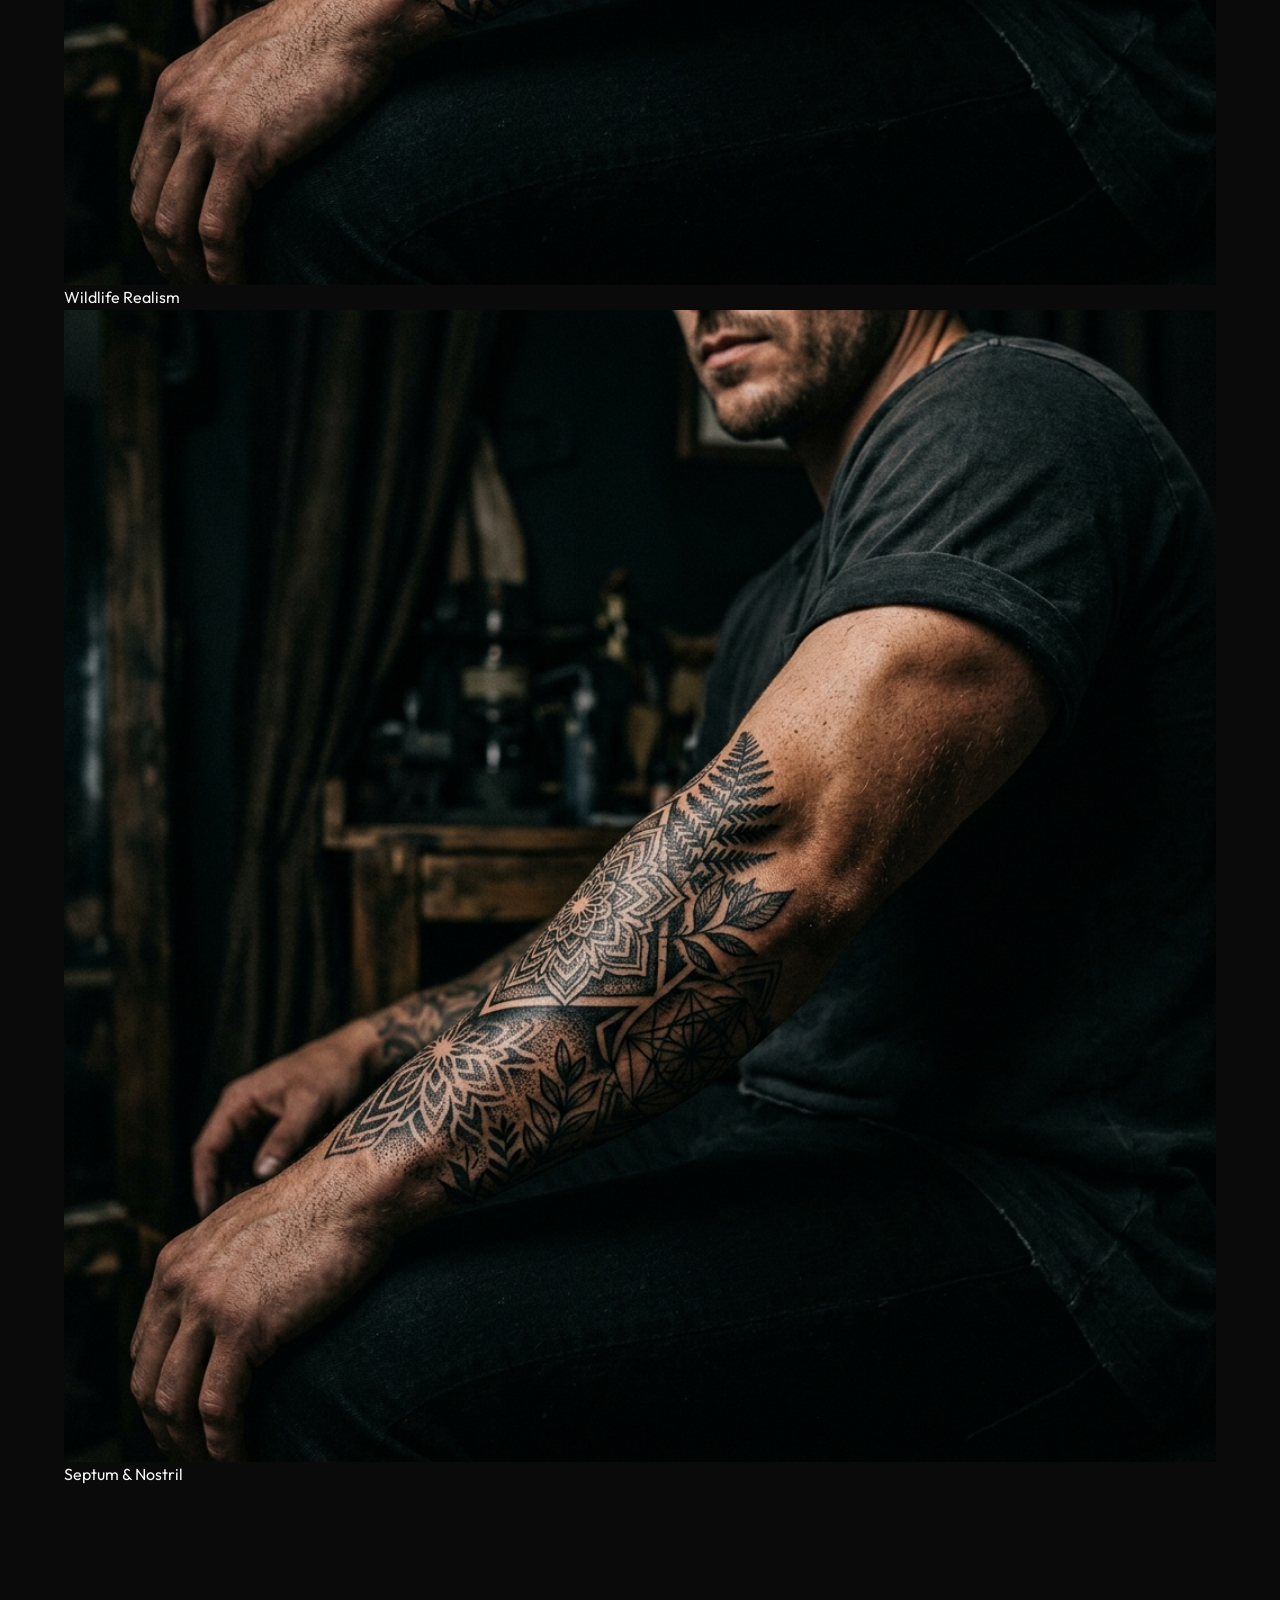
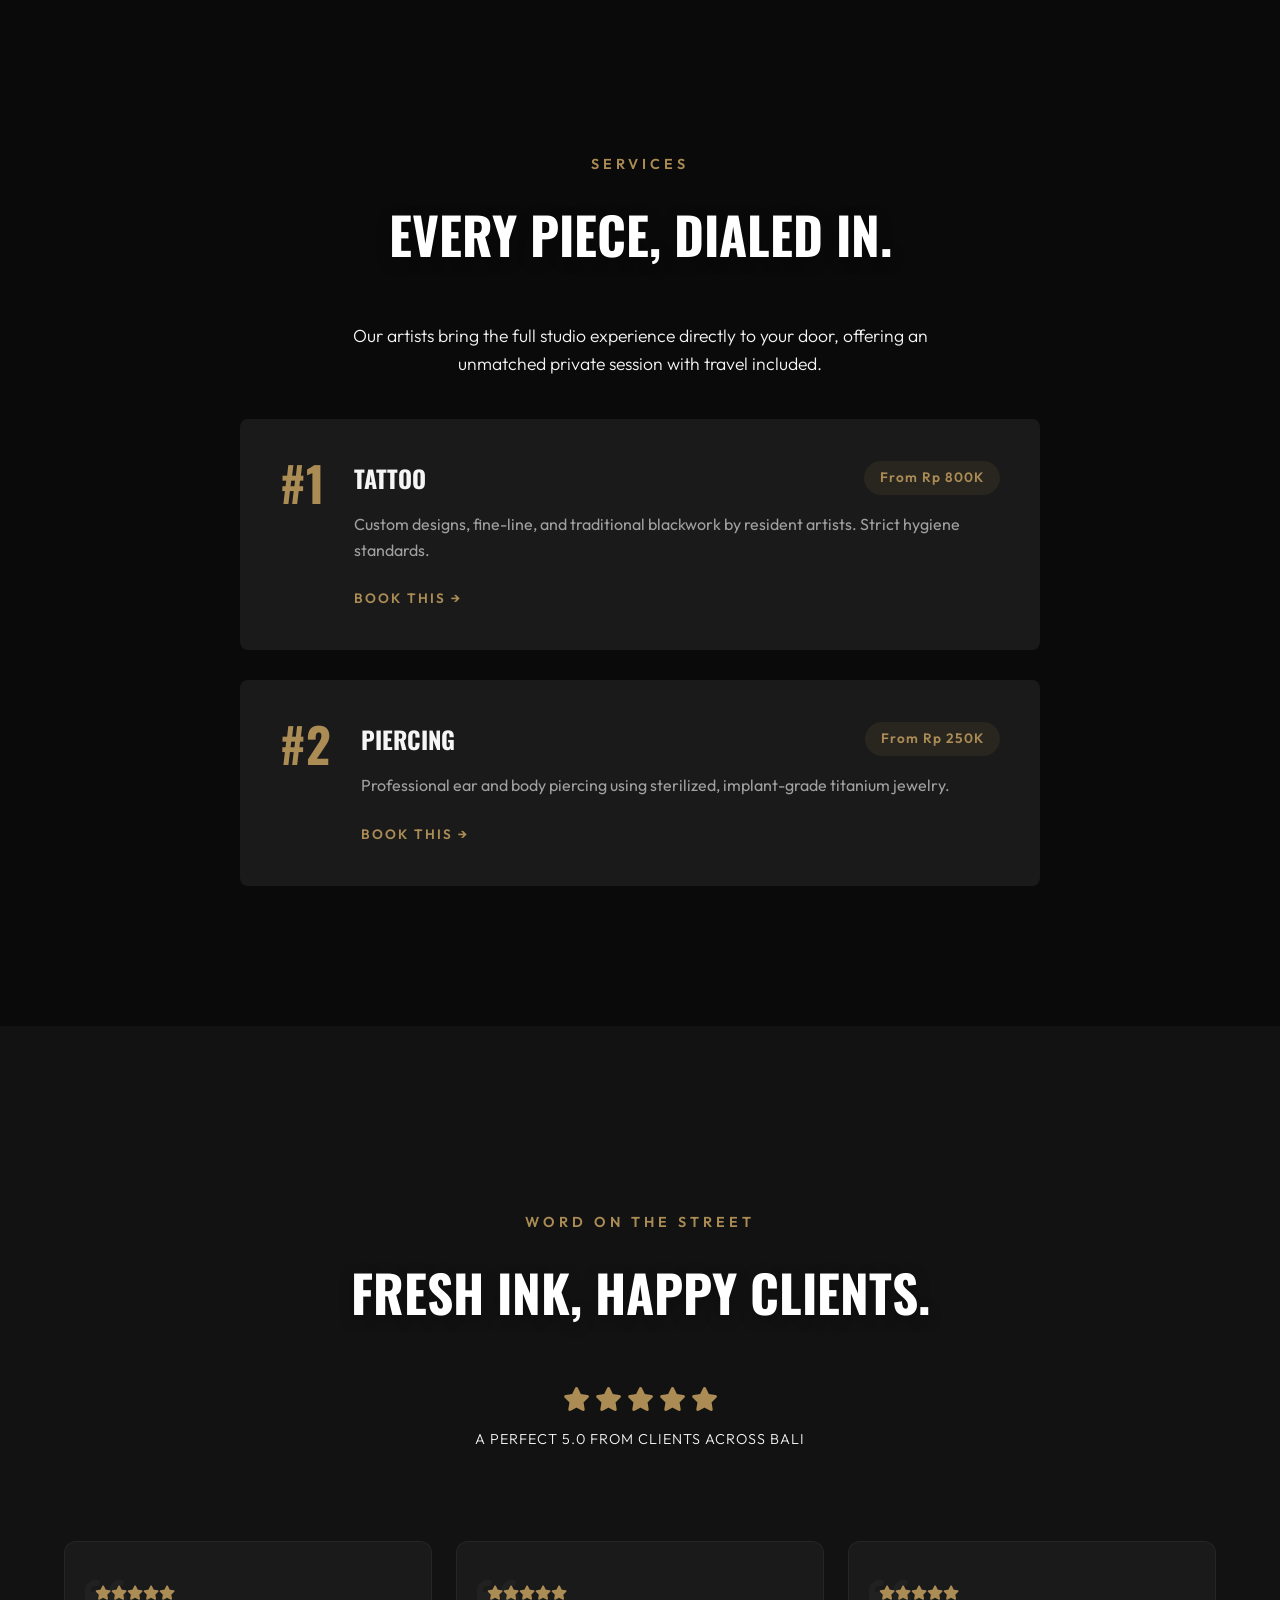
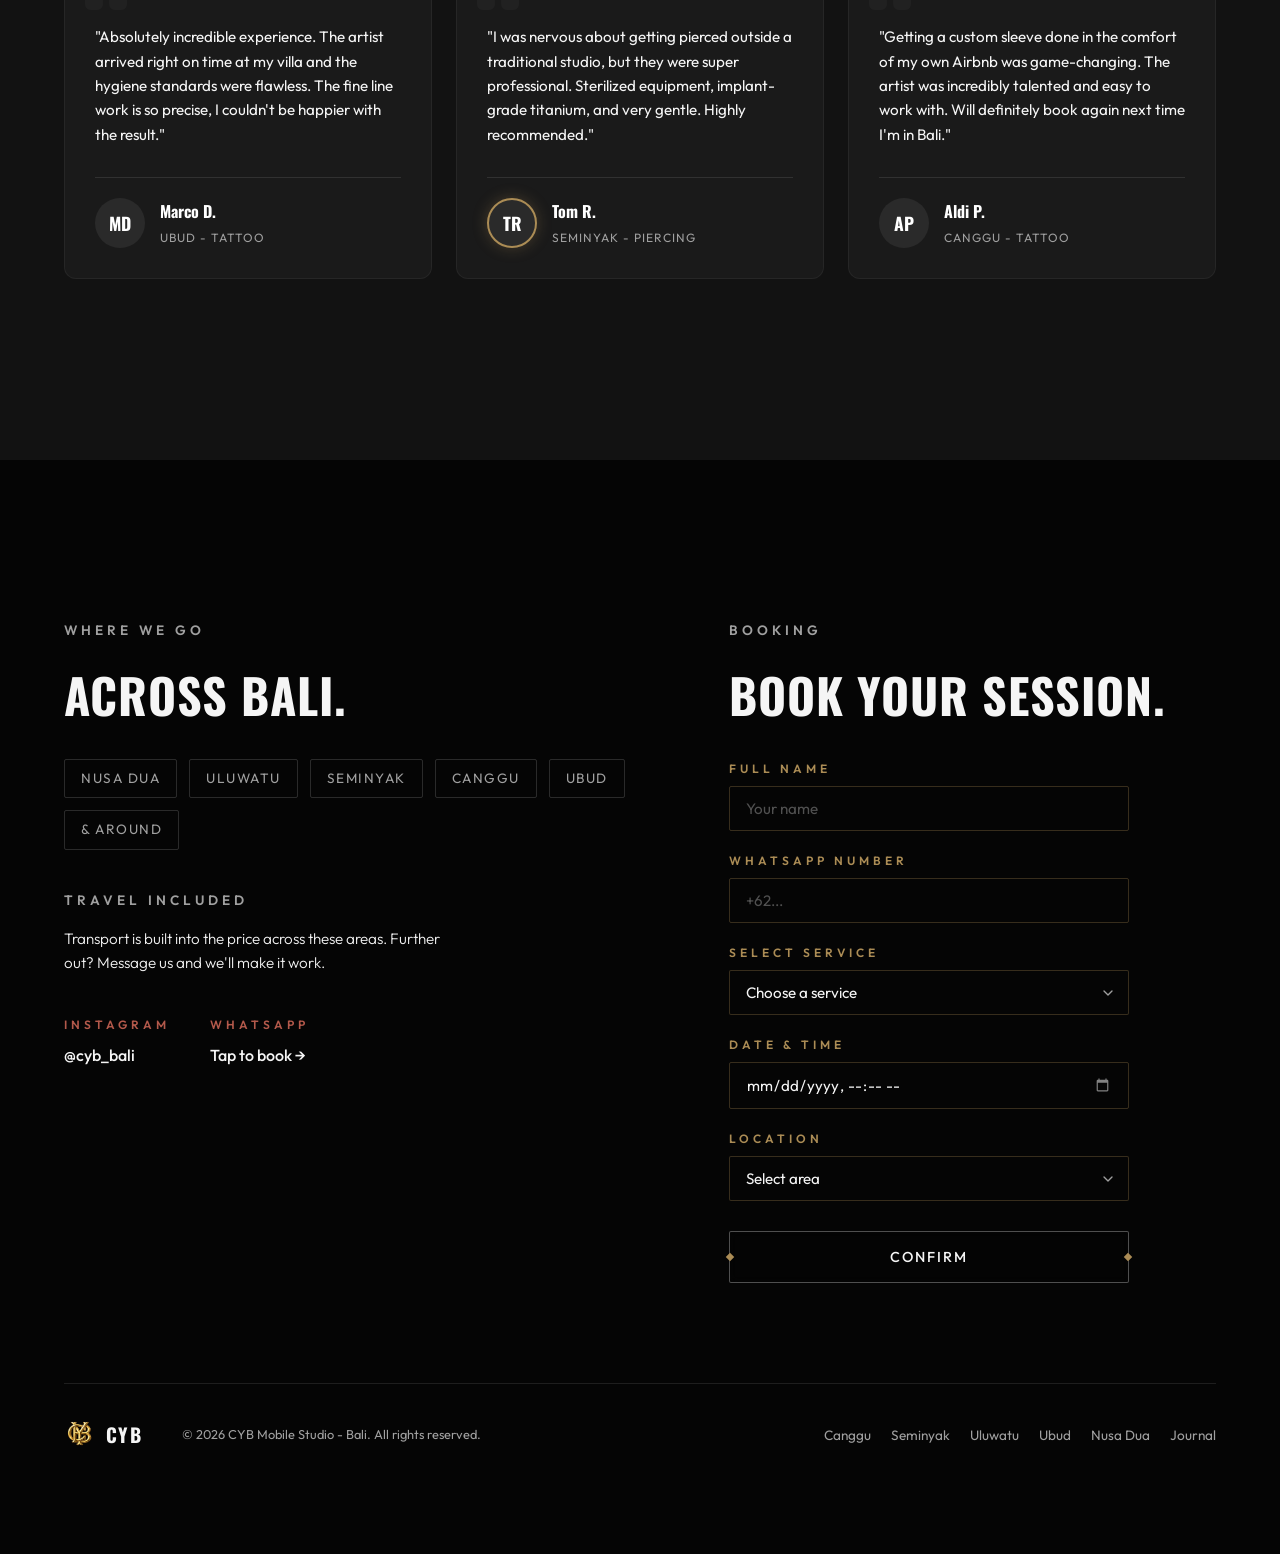
==== commit f0ca4ad1: "first-commit" ====
--- a/index.html
+++ b/index.html
@@ -38,7 +38,7 @@
             <div class="brand">
                 <div class="logo-crest">
                     <!-- We'll keep the same logo placeholder or it can be changed later -->
-                    <img src="assets/cyb-logo.png" alt="CYT Logo" style="width: 100%; height: auto;" />
+                    <img src="assets/cyb-logo.png" alt="CYB Logo" style="width: 100%; height: auto;" />
                 </div>
                 <span class="brand-text">CYB</span>
             </div>
